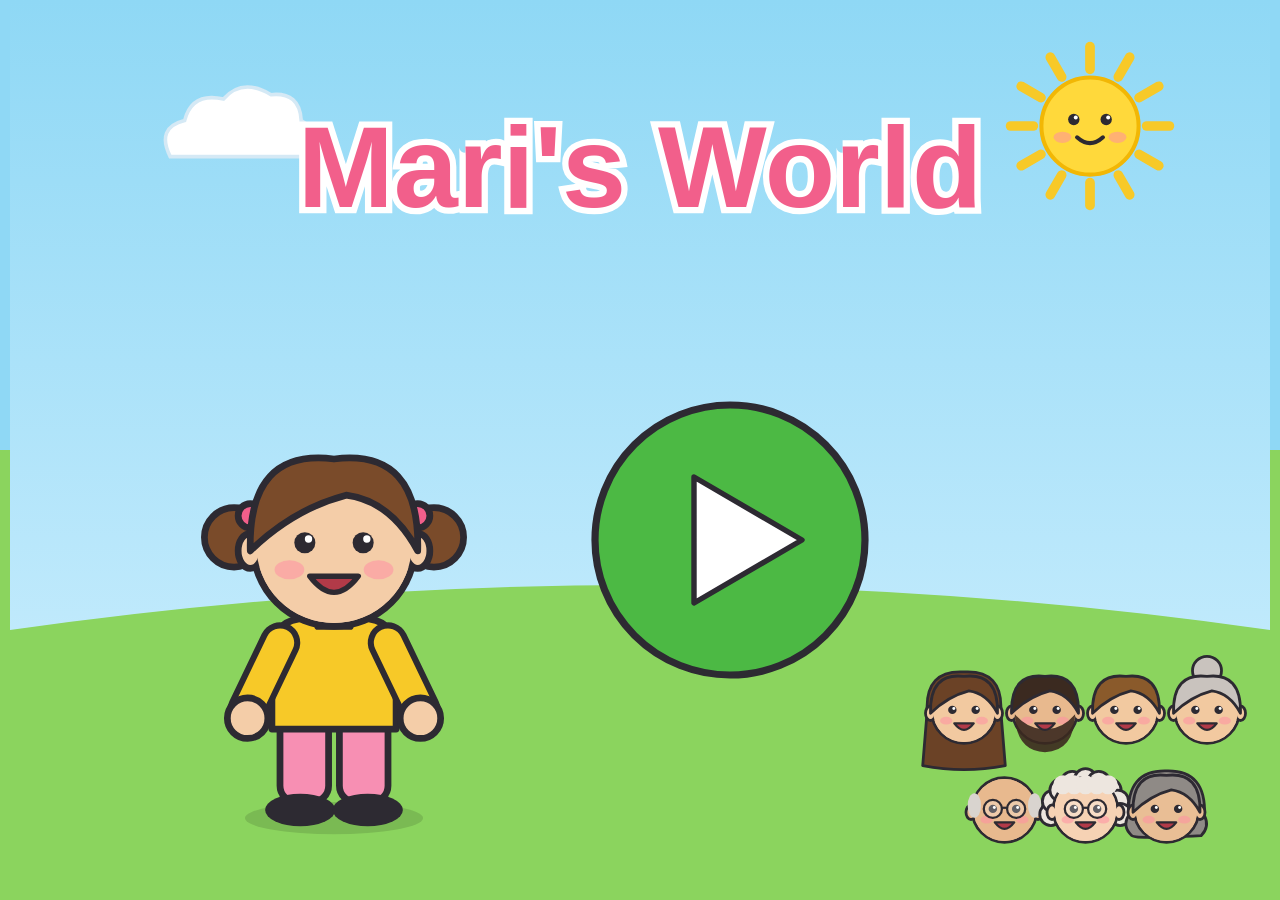
==== index.html @ efcbd6d0 "Add Mari's World v1 Co-Authored-By: Claude Opus 5.5 <noreply@anthropic.com> Claude-Session: https://" ====
<!DOCTYPE html>
<html lang="en">
<head>
<meta charset="utf-8">
<title>Mari's World</title>
<meta name="viewport" content="width=device-width, initial-scale=1, maximum-scale=1, user-scalable=no, viewport-fit=cover">
<meta name="apple-mobile-web-app-capable" content="yes">
<meta name="mobile-web-app-capable" content="yes">
<meta name="apple-mobile-web-app-status-bar-style" content="black-translucent">
<meta name="apple-mobile-web-app-title" content="Mari's World">
<meta name="theme-color" content="#7fd3f0">
<link rel="manifest" href="manifest.webmanifest">
<link rel="apple-touch-icon" href="icon-180.png">
<link rel="icon" href="icon-512.png">
<style>
html, body { margin: 0; height: 100%; background: #7fd3f0; overflow: hidden; overscroll-behavior: none; touch-action: none;
  -webkit-user-select: none; user-select: none; -webkit-touch-callout: none; -webkit-tap-highlight-color: transparent;
  font-family: ui-rounded, "Arial Rounded MT Bold", "Chalkboard SE", system-ui, sans-serif; }
#stage { position: fixed; inset: 0; width: 100%; height: 100%; display: block; opacity: 0; }
#stage.show { animation: fadein .35s ease forwards; }
@keyframes fadein { from { opacity: 0 } to { opacity: 1 } }
.it { transform-box: fill-box; transform-origin: center; }
[data-tap] { cursor: pointer; }
.wiggle { animation: wiggle .5s ease; }
@keyframes wiggle { 0%,100% { transform: rotate(0) } 25% { transform: rotate(-9deg) scale(1.06) } 75% { transform: rotate(9deg) scale(1.06) } }
.yay { animation: yay .7s ease; }
@keyframes yay { 0% { transform: scale(1) } 40% { transform: scale(1.3) rotate(-6deg) } 70% { transform: scale(.95) } 100% { transform: scale(1) } }
.pop-in { animation: popin .5s cubic-bezier(.3,1.6,.5,1) both; }
@keyframes popin { from { transform: scale(0) } to { transform: scale(1) } }
.pop-in.yay { animation: yay .7s ease; }
.pop-in.wiggle { animation: wiggle .5s ease; }
.glowc { opacity: 0; }
.glow .glowc { animation: glow .8s ease-in-out infinite alternate; }
@keyframes glow { from { opacity: .25 } to { opacity: 1 } }
.bob { animation: bob 2.6s ease-in-out infinite; }
@keyframes bob { 50% { transform: translateY(-8px) } }
.bob.yay { animation: yay .7s ease; }
.pulse { animation: pulse 1.4s ease-in-out infinite; }
@keyframes pulse { 50% { transform: scale(1.08) } }
.mouth { transform-box: fill-box; transform-origin: center top; }
.talking .mouth { animation: talk .26s ease-in-out infinite alternate; }
@keyframes talk { from { transform: scaleY(1.25) } to { transform: scaleY(.35) } }
.arm { transform-box: fill-box; transform-origin: 15% 5%; }
.talking .arm { animation: gesture 1s ease-in-out infinite alternate; }
@keyframes gesture { from { transform: rotate(0) } to { transform: rotate(-30deg) } }
.waving .arm { animation: wave .45s ease-in-out infinite alternate; }
@keyframes wave { from { transform: rotate(-120deg) } to { transform: rotate(-160deg) } }
.bldg { transition: transform .2s; }
.gear .ring { transition: stroke-dashoffset .2s; }
.gear.holding .ring { transition: stroke-dashoffset 2s linear; stroke-dashoffset: 0; }

#overlay { position: fixed; inset: 0; display: none; background: rgba(20,30,60,.55); align-items: center; justify-content: center; touch-action: auto; }
#overlay.open { display: flex; }
.panel { background: #fff; border-radius: 24px; padding: 24px 28px; width: min(720px, 92vw); max-height: 90vh; overflow: auto; box-shadow: 0 10px 40px rgba(0,0,0,.3); color: #2d2a32; font-family: system-ui, -apple-system, sans-serif; }
.panel h2 { margin: 0 0 12px; font-size: 26px; }
.row { display: flex; flex-wrap: wrap; align-items: center; gap: 10px; margin: 14px 0; }
.row span { width: 120px; font-weight: 700; }
.panel button { font: inherit; font-size: 18px; padding: 12px 18px; border-radius: 14px; border: 2px solid #c9cfe0; background: #f5f7fc; color: #2d2a32; }
.panel button.on { background: #4CB944; border-color: #3a9a3a; color: #fff; font-weight: 700; }
.panel button.primary { background: #3A7BE0; border-color: #2c63b8; color: #fff; font-weight: 700; margin-left: auto; }
.panel button.danger { color: #c0392b; }
.note { font-size: 14px; color: #5a5f73; line-height: 1.45; }

</style>
</head>
<body>
<svg id="stage" viewBox="0 0 1400 1000" preserveAspectRatio="xMidYMid meet" xmlns="http://www.w3.org/2000/svg"></svg>
<div id="overlay"></div>
<script>
/* Mari's World: all words, people and places.
   Edit this file to change names, looks, lines or items. */
(function (G) {
  const art = g => (g === 'f' ? 'a' : 'o');
  const na = g => (g === 'f' ? 'na' : 'no');
  const cap = s => s.charAt(0).toUpperCase() + s.slice(1);
  const NUM = {
    en: ['zero', 'one', 'two', 'three', 'four', 'five'],
    m: ['zero', 'um', 'dois', 'três', 'quatro', 'cinco'],
    f: ['zero', 'uma', 'duas', 'três', 'quatro', 'cinco'],
  };

  const COLORS = {
    red: { hex: '#E8453C', en: 'red', pt: { m: 'vermelho', f: 'vermelha' } },
    blue: { hex: '#3A7BE0', en: 'blue', pt: { m: 'azul', f: 'azul' } },
    yellow: { hex: '#F7C928', en: 'yellow', pt: { m: 'amarelo', f: 'amarela' } },
    green: { hex: '#4CB944', en: 'green', pt: { m: 'verde', f: 'verde' } },
    orange: { hex: '#F58A2A', en: 'orange', pt: { m: 'laranja', f: 'laranja' } },
    purple: { hex: '#9B5DE5', en: 'purple', pt: { m: 'roxo', f: 'roxa' } },
    pink: { hex: '#F78FB3', en: 'pink', pt: { m: 'rosa', f: 'rosa' } },
  };

  /* Looks: skin, hair colour, hair style (short, long, bun, curly, pigtails, thin, wavy),
     shirt, pants, glasses, beard, kid. Change these to match the real family. */
  const GUIDES = {
    mommy: { name: { en: 'Mommy', pt: 'Mamãe' }, g: 'f', look: { skin: '#F2C9A0', hair: '#6B4226', style: 'long', shirt: '#F25F8B', pants: '#3D5A99' } },
    daddy: { name: { en: 'Daddy', pt: 'Papai' }, g: 'm', look: { skin: '#E8B98E', hair: '#3B2A20', style: 'short', shirt: '#3A9AD9', pants: '#45474F', beard: true } },
    maxi: { name: { en: 'Maxi', pt: 'Maxi' }, g: 'm', look: { skin: '#F2C9A0', hair: '#8A5A2B', style: 'short', shirt: '#4CB944', pants: '#3D5A99', kid: true } },
    nana: { name: { en: 'Nana', pt: 'Nana' }, g: 'f', look: { skin: '#F2C9A0', hair: '#C9C3BE', style: 'bun', shirt: '#9B5DE5', pants: '#5C4B73' } },
    papa: { name: { en: 'Papa', pt: 'Papa' }, g: 'm', look: { skin: '#E8B98E', hair: '#D9D4CF', style: 'thin', shirt: '#E8453C', pants: '#6B5B45', glasses: true } },
    gail: { name: { en: 'Nana Gail', pt: 'Nana Gail' }, g: 'f', look: { skin: '#F6D2B4', hair: '#EDE6DF', style: 'curly', shirt: '#2EB8A6', pants: '#3E5C76', glasses: true } },
    spera: { name: { en: 'Nana Spera', pt: 'Nana Spera' }, g: 'f', look: { skin: '#E9BE95', hair: '#8F8A86', style: 'wavy', shirt: '#F58A2A', pants: '#6B4E3D' } },
    mari: { name: { en: 'Mari', pt: 'Mari' }, g: 'f', look: { skin: '#F4CDA8', hair: '#7A4B2A', style: 'pigtails', shirt: '#F7C928', pants: '#F78FB3', kid: true } },
  };

  const GENERIC = {
    praise: [
      { id: 'praise.1', en: 'Yay!', pt: 'Eba!' },
      { id: 'praise.2', en: 'Great job, Mari!', pt: 'Muito bem, Mari!' },
      { id: 'praise.3', en: 'You did it!', pt: 'Você conseguiu!' },
      { id: 'praise.4', en: "Wow, you're so smart!", pt: 'Uau, que esperta!' },
      { id: 'praise.5', en: 'Hooray!', pt: 'Viva!' },
    ],
    tryAgain: { id: 'hint.again', en: "Let's try again!", pt: 'Vamos tentar de novo!' },
    here: { id: 'hint.here', en: 'Look, here it is!', pt: 'Olha, está aqui!' },
    thats: (nm, id) => ({ id: 'hint.that.' + id, en: `That's the ${nm.en}!`, pt: `${nm.g === 'f' ? 'Essa é a' : 'Esse é o'} ${nm.pt}!` }),
    guideTap: [
      { id: 'tap.hi', en: 'Hi Mari!', pt: 'Oi Mari!' },
      { id: 'tap.love', en: 'I love you, Mari!', pt: 'Eu te amo, Mari!' },
      { id: 'tap.fun', en: 'This is fun!', pt: 'Que divertido!' },
    ],
    sticker: { id: 'sticker.got', en: 'You got a sticker!', pt: 'Você ganhou uma figurinha!' },
    bye: { id: 'bye', en: 'Bye bye! See you soon!', pt: 'Tchau tchau! Até logo!' },
  };

  const SHARED = {
    welcome: { id: 'title.welcome', en: "Welcome to Mari's World!", pt: 'Bem-vinda ao Mundo da Mari!' },
    where: { id: 'map.where', en: 'Where do you want to go?', pt: 'Aonde você quer ir?' },
    stickers: { id: 'book.look', en: 'Look at all your stickers!', pt: 'Olha todas as suas figurinhas!' },
    bedtime: { id: 'bedtime', en: 'Time for a rest, Mari. Bye bye!', pt: 'Hora de descansar, Mari. Tchau tchau!' },
    count: [1, 2, 3, 4, 5].map(n => ({ id: 'count.' + n, en: cap(NUM.en[n]) + '!', pt: cap(NUM.m[n]) + '!' })),
  };

  const LOCATIONS = {
    house: {
      id: 'house', name: { en: "Mari's House", pt: 'Casa da Mari' }, to: { en: "Let's go home!", pt: 'Vamos para casa!' },
      guides: ['mommy'], sticker: { art: 'teddy' },
      greet: [{ id: 'house.greet', en: "Hi Mari! It's Mommy!", pt: 'Oi Mari! É a mamãe!' }],
      setup: [{ id: 'house.setup', en: "Let's get ready to go out and play. Can you help me find some things?", pt: 'Vamos nos arrumar para brincar lá fora. Você me ajuda a achar algumas coisas?' }],
      end: [{ id: 'house.end', en: 'We are all ready! Thank you for helping, Mari!', pt: 'Estamos prontas! Obrigada pela ajuda, Mari!' }],
      colors: ['red', 'blue', 'yellow', 'green', 'pink', 'purple'],
      items: [
        { id: 'hairbrush', en: 'hairbrush', pt: 'escova de cabelo', g: 'f', colorable: true, use: { en: 'Which one do we brush our hair with?', pt: 'Com qual a gente penteia o cabelo?' } },
        { id: 'cup', en: 'cup', pt: 'copo', g: 'm', colorable: true, use: { en: 'Which one do we drink from?', pt: 'Em qual a gente bebe?' } },
        { id: 'sock', en: 'sock', pt: 'meia', g: 'f', colorable: true },
        { id: 'ball', en: 'ball', pt: 'bola', g: 'f', colorable: true, use: { en: 'Which one do we kick and throw?', pt: 'Qual a gente chuta e joga?' } },
        { id: 'shoe', en: 'shoe', pt: 'sapato', g: 'm', colorable: true, use: { en: 'What do we wear on our feet?', pt: 'O que a gente usa nos pés?' } },
        { id: 'hat', en: 'hat', pt: 'chapéu', g: 'm', colorable: true, use: { en: 'What do we wear on our head?', pt: 'O que a gente usa na cabeça?' } },
        { id: 'teddy', en: 'teddy bear', pt: 'ursinho', g: 'm', use: { en: 'Which one do we hug at bedtime?', pt: 'Qual a gente abraça na hora de dormir?' } },
        { id: 'spoon', en: 'spoon', pt: 'colher', g: 'f', use: { en: 'Which one do we eat with?', pt: 'Com qual a gente come?' } },
        { id: 'toothbrush', en: 'toothbrush', pt: 'escova de dentes', g: 'f', use: { en: 'Which one do we brush our teeth with?', pt: 'Com qual a gente escova os dentes?' } },
        { id: 'book', en: 'book', pt: 'livro', g: 'm', use: { en: 'Which one do we read?', pt: 'Qual a gente lê?' } },
      ],
      prompts: {
        find: it => ({ id: `house.find.${it.id}`, en: `Can you find the ${it.en}?`, pt: `Você acha ${art(it.g)} ${it.pt}?` }),
        color: (it, c) => ({ id: `house.color.${it.id}.${c}`, en: `Tap the ${COLORS[c].en} ${it.en}!`, pt: `Toque ${na(it.g)} ${it.pt} ${COLORS[c].pt[it.g]}!` }),
        use: it => ({ id: `house.use.${it.id}`, en: it.use.en, pt: it.use.pt }),
      },
    },

    farm: {
      id: 'farm', name: { en: 'Sunny Farm', pt: 'Fazenda do Sol' }, to: { en: "Let's go to the farm!", pt: 'Vamos para a fazenda!' },
      guides: ['nana', 'papa'], sticker: { art: 'cow' },
      greet: [
        { id: 'farm.greet.nana', who: 'nana', en: "Hi Mari! It's Nana!", pt: 'Oi Mari! É a Nana!' },
        { id: 'farm.greet.papa', who: 'papa', en: 'And Papa! Welcome to the farm!', pt: 'E o Papa! Bem-vinda à fazenda!' },
      ],
      setup: [{ id: 'farm.setup', who: 'nana', en: "The animals are playing hide and seek. Let's find them!", pt: 'Os bichinhos estão brincando de esconde-esconde. Vamos achar eles!' }],
      end: [{ id: 'farm.end', who: 'papa', en: 'You found all the animals! Time for their dinner.', pt: 'Você achou todos os bichinhos! Hora do jantar deles.' }],
      items: [
        { id: 'cow', en: 'cow', pt: 'vaca', g: 'f', sound: { en: 'moo', pt: 'muuu' } },
        { id: 'pig', en: 'pig', pt: 'porco', g: 'm', sound: { en: 'oink oink', pt: 'óinc óinc' } },
        { id: 'sheep', en: 'sheep', pt: 'ovelha', g: 'f', sound: { en: 'baa', pt: 'méé' } },
        { id: 'chick', en: 'chick', pt: 'pintinho', g: 'm', sound: { en: 'peep peep', pt: 'piu piu' } },
        { id: 'horse', en: 'horse', pt: 'cavalo', g: 'm', sound: { en: 'neigh', pt: 'hiiinn' } },
        { id: 'duck', en: 'duck', pt: 'pato', g: 'm', sound: { en: 'quack quack', pt: 'quá quá' } },
        { id: 'dog', en: 'dog', pt: 'cachorro', g: 'm', sound: { en: 'woof woof', pt: 'au au' } },
        { id: 'cat', en: 'cat', pt: 'gato', g: 'm', sound: { en: 'meow', pt: 'miau' } },
      ],
      prompts: {
        find: it => ({ id: `farm.find.${it.id}`, en: `Where is the ${it.en}?`, pt: `Cadê ${art(it.g)} ${it.pt}?` }),
        sound: it => ({ id: `farm.sound.${it.id}`, en: `Who says ${it.sound.en}?`, pt: `Quem faz ${it.sound.pt}?` }),
        animal: it => ({ id: `farm.says.${it.id}`, en: cap(it.sound.en) + '!', pt: cap(it.sound.pt) + '!' }),
      },
    },

    market: {
      id: 'market', name: { en: 'Corner Market', pt: 'Mercadinho' }, to: { en: "Let's go to the market!", pt: 'Vamos para o mercadinho!' },
      guides: ['daddy'], sticker: { art: 'apple' },
      greet: [{ id: 'market.greet', en: "Hi Mari! It's Daddy!", pt: 'Oi Mari! É o papai!' }],
      setup: [{ id: 'market.setup', en: "Let's go shopping for a yummy fruit salad!", pt: 'Vamos fazer compras para uma salada de frutas gostosa!' }],
      end: [{ id: 'market.end', en: 'Our basket is full! Yummy fruit salad! Thank you, Mari!', pt: 'A cesta está cheia! Que salada de frutas gostosa! Obrigado, Mari!' }],
      items: [
        { id: 'apple', en: 'apple', enPl: 'apples', pt: 'maçã', ptPl: 'maçãs', g: 'f' },
        { id: 'banana', en: 'banana', enPl: 'bananas', pt: 'banana', ptPl: 'bananas', g: 'f' },
        { id: 'orange', en: 'orange', enPl: 'oranges', pt: 'laranja', ptPl: 'laranjas', g: 'f' },
        { id: 'strawberry', en: 'strawberry', enPl: 'strawberries', pt: 'morango', ptPl: 'morangos', g: 'm' },
        { id: 'pear', en: 'pear', enPl: 'pears', pt: 'pera', ptPl: 'peras', g: 'f' },
        { id: 'watermelon', en: 'watermelon', enPl: 'watermelons', pt: 'melancia', ptPl: 'melancias', g: 'f' },
      ],
      prompts: {
        find: it => ({ id: `market.find.${it.id}`, en: `Can you tap the ${it.en}?`, pt: `Toque ${na(it.g)} ${it.pt}!` }),
        count: (it, n) => ({ id: `market.count.${it.id}.${n}`, en: `Which basket has ${NUM.en[n]} ${n === 1 ? it.en : it.enPl}?`, pt: `Qual cestinha tem ${NUM[it.g][n]} ${n === 1 ? it.pt : it.ptPl}?` }),
        countHint: (it, n) => ({ id: `market.has.${it.id}.${n}`, en: `That one has ${NUM.en[n]}!`, pt: `Essa tem ${NUM[it.g][n]}!` }),
        along: it => ({ id: `market.along.${it.id}`, en: `Let's count the ${it.enPl}! Tap each one.`, pt: `Vamos contar ${it.g === 'f' ? 'as' : 'os'} ${it.ptPl}! Toque em cada ${it.g === 'f' ? 'uma' : 'um'}.` }),
        alongDone: (it, n) => ({ id: `market.counted.${it.id}.${n}`, en: `${cap(NUM.en[n])} ${it.enPl}! Great counting!`, pt: `${cap(NUM[it.g][n])} ${it.ptPl}! Muito bem contado!` }),
      },
    },

    library: {
      id: 'library', name: { en: 'Story Tree Library', pt: 'Biblioteca da Árvore' }, to: { en: "Let's go to the library!", pt: 'Vamos para a biblioteca!' },
      guides: ['gail'], sticker: { art: 'letterM' },
      greet: [{ id: 'library.greet', en: "Hi Mari! It's Nana Gail!", pt: 'Oi Mari! É a Nana Gail!' }],
      setup: [{ id: 'library.setup', en: "Oh no, the letters fell out of the storybook! Let's put them back.", pt: 'Ah não, as letras caíram do livro de histórias! Vamos colocar de volta.' }],
      end: [{ id: 'library.end', en: 'All the letters are back! Now we can read the story. Thank you, Mari!', pt: 'As letras voltaram! Agora podemos ler a história. Obrigada, Mari!' }],
      letters: 'ABCDEFGHIJKLMNOPQRSTUVWXYZ'.split(''),
      nameIntro: { id: 'library.name.intro', en: "Let's find the letters in your name. M, A, R, I!", pt: 'Vamos achar as letras do seu nome. M, A, R, I!' },
      nameDone: { id: 'library.name.done', en: 'M, A, R, I. That spells Mari!', pt: 'M, A, R, I. Isso é Mari!' },
      letterName: L => ({ en: `letter ${L}`, pt: `letra ${L}`, g: 'f' }),
      prompts: {
        find: L => ({ id: `library.find.${L}`, en: `Find the letter ${L}!`, pt: `Encontre a letra ${L}!` }),
        name: L => ({ id: `library.name.${L}`, en: `Find the ${L} for Mari!`, pt: `Ache o ${L} de Mari!` }),
      },
    },

    park: {
      id: 'park', name: { en: 'Balloon Park', pt: 'Parque dos Balões' }, to: { en: "Let's go to the park!", pt: 'Vamos para o parque!' },
      guides: ['maxi'], sticker: { art: 'balloon' },
      greet: [{ id: 'park.greet', en: "Hi Mari! It's Maxi!", pt: 'Oi Mari! Sou eu, o Maxi!' }],
      setup: [{ id: 'park.setup', en: "The balloons are flying away. Let's catch them!", pt: 'Os balões estão voando. Vamos pegar eles!' }],
      end: [{ id: 'park.end', en: 'We caught all the balloons! Hooray!', pt: 'Pegamos todos os balões! Viva!' }],
      colors: ['red', 'blue', 'yellow', 'green', 'orange', 'purple', 'pink'],
      balloon: { id: 'balloon', en: 'balloon', pt: 'balão', g: 'm' },
      ball: { id: 'ball', en: 'ball', pt: 'bola', g: 'f' },
      sizes: {
        big: { en: 'big ball', pt: 'bola grande', g: 'f' },
        little: { en: 'little ball', pt: 'bola pequena', g: 'f' },
      },
      prompts: {
        color: c => ({ id: `park.color.${c}`, en: `Pop the ${COLORS[c].en} balloon!`, pt: `Estoure o balão ${COLORS[c].pt.m}!` }),
        size: s => ({ id: `park.size.${s}`, en: `Find the ${s} ball!`, pt: s === 'big' ? 'Ache a bola grande!' : 'Ache a bola pequena!' }),
      },
    },

    garden: {
      id: 'garden', name: { en: "Nana Spera's Garden", pt: 'Jardim da Nana Spera' }, to: { en: "Let's go to Nana Spera's garden!", pt: 'Vamos para o jardim da Nana Spera!' },
      guides: ['spera'], sticker: { art: 'butterfly' },
      greet: [{ id: 'garden.greet', en: "Hi Mari! It's Nana Spera! Welcome to my garden.", pt: 'Oi Mari! É a Nana Spera! Bem-vinda ao meu jardim.' }],
      setup: [{ id: 'garden.setup', en: "Let's look for shapes and little bugs!", pt: 'Vamos procurar formas e bichinhos!' }],
      end: [{ id: 'garden.end', en: 'What a beautiful garden! Thank you, Mari!', pt: 'Que jardim lindo! Obrigada, Mari!' }],
      shapes: [
        { id: 'circle', en: 'circle', pt: 'círculo', g: 'm' },
        { id: 'square', en: 'square', pt: 'quadrado', g: 'm' },
        { id: 'triangle', en: 'triangle', pt: 'triângulo', g: 'm' },
        { id: 'star', en: 'star', pt: 'estrela', g: 'f' },
        { id: 'heart', en: 'heart', pt: 'coração', g: 'm' },
      ],
      bugs: [
        { id: 'butterfly', en: 'butterfly', pt: 'borboleta', g: 'f' },
        { id: 'ladybug', en: 'ladybug', pt: 'joaninha', g: 'f' },
        { id: 'bee', en: 'bee', pt: 'abelha', g: 'f' },
        { id: 'snail', en: 'snail', pt: 'caracol', g: 'm' },
      ],
      prompts: {
        shape: it => ({ id: `garden.shape.${it.id}`, en: `Find the ${it.en}!`, pt: `Ache ${art(it.g)} ${it.pt}!` }),
        bug: it => ({ id: `garden.bug.${it.id}`, en: `Where is the ${it.en}?`, pt: `Cadê ${art(it.g)} ${it.pt}?` }),
      },
    },
  };

  G.MW_DATA = { COLORS, GUIDES, GENERIC, SHARED, LOCATIONS, NUM, cap };
})(typeof window !== 'undefined' ? window : globalThis);

</script>
<script>
/* Mari's World: original cartoon art, drawn as SVG.
   Every item is centred on 0,0 and fits roughly inside a 200 x 200 box. */
(function (G) {
  const INK = '#2d2a32';
  const S = `stroke="${INK}" stroke-width="5" stroke-linejoin="round" stroke-linecap="round"`;
  const eyes = (dx, y, r = 9) =>
    `<circle cx="${-dx}" cy="${y}" r="${r}" fill="${INK}"/><circle cx="${dx}" cy="${y}" r="${r}" fill="${INK}"/>` +
    `<circle cx="${-dx + r * 0.35}" cy="${y - r * 0.35}" r="${r * 0.35}" fill="#fff"/><circle cx="${dx + r * 0.35}" cy="${y - r * 0.35}" r="${r * 0.35}" fill="#fff"/>`;
  const whiteEyes = (dx, y) =>
    `<circle cx="${-dx}" cy="${y}" r="13" fill="#fff"/><circle cx="${dx}" cy="${y}" r="13" fill="#fff"/>` + eyes(dx, y + 1, 7);
  const smile = (y, w, col = INK) => `<path d="M${-w} ${y} Q0 ${y + w * 0.9} ${w} ${y}" fill="none" stroke="${col}" stroke-width="5" stroke-linecap="round"/>`;
  const cheeks = (dx, y) => `<ellipse cx="${-dx}" cy="${y}" rx="11" ry="7" fill="#ff8fa3" opacity=".55"/><ellipse cx="${dx}" cy="${y}" rx="11" ry="7" fill="#ff8fa3" opacity=".55"/>`;
  const darken = (hex, f = 0.75) => {
    const n = parseInt(hex.slice(1), 16);
    const r = Math.round(((n >> 16) & 255) * f), g = Math.round(((n >> 8) & 255) * f), b = Math.round((n & 255) * f);
    return '#' + ((1 << 24) | (r << 16) | (g << 8) | b).toString(16).slice(1);
  };

  const A = {};

  /* ---------- farm animals ---------- */
  A.cow = () => `
    <path d="M-48 -62 Q-70 -92 -52 -104" fill="none" stroke="#e9d9ae" stroke-width="13" stroke-linecap="round"/>
    <path d="M48 -62 Q70 -92 52 -104" fill="none" stroke="#e9d9ae" stroke-width="13" stroke-linecap="round"/>
    <ellipse cx="-78" cy="-38" rx="30" ry="15" transform="rotate(-25 -78 -38)" fill="#fff" ${S}/>
    <ellipse cx="78" cy="-38" rx="30" ry="15" transform="rotate(25 78 -38)" fill="#fff" ${S}/>
    <ellipse cx="0" cy="-8" rx="64" ry="72" fill="#fff" ${S}/>
    <path d="M-40 -62 Q-10 -70 -18 -40 Q-30 -20 -50 -30 Q-62 -50 -40 -62Z" fill="${INK}"/>
    <path d="M30 -10 Q55 -15 58 5 Q50 20 35 12Z" fill="${INK}"/>
    ${eyes(24, -22)}
    <ellipse cx="0" cy="38" rx="50" ry="32" fill="#f6b8c4" ${S}/>
    <ellipse cx="-18" cy="36" rx="7" ry="10" fill="#c97a8a"/><ellipse cx="18" cy="36" rx="7" ry="10" fill="#c97a8a"/>`;
  A.pig = () => `
    <path d="M-60 -50 L-72 -98 L-25 -68Z" fill="#f7a8c0" ${S}/><path d="M60 -50 L72 -98 L25 -68Z" fill="#f7a8c0" ${S}/>
    <circle cx="0" cy="0" r="76" fill="#f7a8c0" ${S}/>
    ${eyes(28, -18)}${cheeks(50, 12)}
    <ellipse cx="0" cy="24" rx="34" ry="25" fill="#f283a8" ${S}/>
    <ellipse cx="-12" cy="24" rx="6" ry="10" fill="#b8506f"/><ellipse cx="12" cy="24" rx="6" ry="10" fill="#b8506f"/>
    ${smile(58, 16)}`;
  A.sheep = () => {
    let wool = '';
    for (let i = 0; i < 10; i++) {
      const a = (i / 10) * Math.PI * 2;
      wool += `<circle cx="${(Math.cos(a) * 66).toFixed(1)}" cy="${(Math.sin(a) * 62).toFixed(1)}" r="32" fill="#fff" ${S}/>`;
    }
    return `${wool}<circle cx="0" cy="0" r="66" fill="#fff"/>
      <ellipse cx="-50" cy="-5" rx="22" ry="11" fill="#4a3f45" transform="rotate(-20 -50 -5)"/>
      <ellipse cx="50" cy="-5" rx="22" ry="11" fill="#4a3f45" transform="rotate(20 50 -5)"/>
      <ellipse cx="0" cy="12" rx="40" ry="50" fill="#4a3f45" ${S}/>
      <circle cx="-14" cy="-38" r="14" fill="#fff"/><circle cx="10" cy="-42" r="15" fill="#fff"/>
      ${whiteEyes(15, 5)}${smile(38, 12, '#fff')}`;
  };
  A.chick = () => `
    <path d="M-25 70 L-25 92 M-35 92 L-15 92 M25 70 L25 92 M15 92 L35 92" stroke="#f58a2a" stroke-width="7" stroke-linecap="round"/>
    <ellipse cx="-70" cy="15" rx="22" ry="34" fill="#ffd93b" transform="rotate(25 -70 15)" ${S}/>
    <ellipse cx="70" cy="15" rx="22" ry="34" fill="#ffd93b" transform="rotate(-25 70 15)" ${S}/>
    <circle cx="0" cy="0" r="72" fill="#ffe14d" ${S}/>
    <path d="M-8 -70 Q-5 -95 8 -88 M2 -72 Q10 -98 22 -84" fill="none" stroke="#f2b705" stroke-width="7" stroke-linecap="round"/>
    ${eyes(24, -14)}${cheeks(44, 12)}
    <path d="M-16 8 L16 8 L0 30Z" fill="#f58a2a" ${S}/>`;
  A.horse = () => `
    <path d="M-34 -78 L-44 -112 L-14 -88Z" fill="#b07445" ${S}/><path d="M34 -78 L44 -112 L14 -88Z" fill="#b07445" ${S}/>
    <ellipse cx="0" cy="-5" rx="54" ry="84" fill="#b07445" ${S}/>
    <path d="M-30 -84 Q0 -110 30 -84 Q20 -60 0 -58 Q-20 -60 -30 -84Z" fill="#5a3a22"/>
    <path d="M-8 -60 L-2 -40 L4 -60" fill="#fff"/>
    ${eyes(24, -18)}
    <ellipse cx="0" cy="48" rx="44" ry="32" fill="#e0b088" ${S}/>
    <ellipse cx="-16" cy="44" rx="6" ry="9" fill="#7a4b2c"/><ellipse cx="16" cy="44" rx="6" ry="9" fill="#7a4b2c"/>
    ${smile(62, 14)}`;
  A.duck = () => `
    <ellipse cx="18" cy="38" rx="78" ry="46" fill="#fff" ${S}/>
    <path d="M40 20 Q75 30 60 60 Q35 55 30 30Z" fill="#eef4f7" ${S}/>
    <circle cx="-30" cy="-34" r="44" fill="#fff" ${S}/>
    <ellipse cx="-78" cy="-24" rx="30" ry="13" fill="#f58a2a" ${S}/>
    <circle cx="-38" cy="-46" r="9" fill="${INK}"/><circle cx="-35" cy="-49" r="3" fill="#fff"/>
    <ellipse cx="-18" cy="-22" rx="10" ry="6" fill="#ff8fa3" opacity=".55"/>
    <path d="M-20 -78 Q-14 -98 -2 -86" fill="none" stroke="${INK}" stroke-width="5" stroke-linecap="round"/>`;
  A.dog = () => `
    <ellipse cx="-66" cy="0" rx="24" ry="48" fill="#8a5a2b" transform="rotate(18 -66 0)" ${S}/>
    <ellipse cx="66" cy="0" rx="24" ry="48" fill="#8a5a2b" transform="rotate(-18 66 0)" ${S}/>
    <circle cx="0" cy="-6" r="68" fill="#d9a066" ${S}/>
    <ellipse cx="26" cy="-30" rx="20" ry="18" fill="#f3d9b5"/>
    ${eyes(24, -24)}
    <ellipse cx="0" cy="28" rx="38" ry="28" fill="#f3d9b5" ${S}/>
    <ellipse cx="0" cy="12" rx="14" ry="10" fill="${INK}"/>
    <path d="M-14 34 Q0 44 14 34" fill="none" stroke="${INK}" stroke-width="5" stroke-linecap="round"/>
    <path d="M-7 40 Q0 64 7 40Z" fill="#f2607a" ${S}/>`;
  A.cat = () => `
    <path d="M-62 -30 L-58 -94 L-18 -62Z" fill="#9aa0a8" ${S}/><path d="M62 -30 L58 -94 L18 -62Z" fill="#9aa0a8" ${S}/>
    <path d="M-52 -46 L-52 -78 L-30 -60Z" fill="#f7a8c0"/><path d="M52 -46 L52 -78 L30 -60Z" fill="#f7a8c0"/>
    <ellipse cx="0" cy="0" rx="74" ry="64" fill="#9aa0a8" ${S}/>
    <path d="M-20 -62 L-14 -40 M0 -64 L0 -40 M20 -62 L14 -40" stroke="#6e737a" stroke-width="6" stroke-linecap="round"/>
    ${eyes(28, -10, 10)}${cheeks(46, 16)}
    <path d="M-9 10 L9 10 L0 20Z" fill="#f283a8"/>
    <path d="M0 20 Q-10 32 -20 26 M0 20 Q10 32 20 26" fill="none" stroke="${INK}" stroke-width="4" stroke-linecap="round"/>
    <path d="M-30 16 L-80 6 M-30 24 L-80 30 M30 16 L80 6 M30 24 L80 30" stroke="${INK}" stroke-width="3" stroke-linecap="round"/>`;

  /* ---------- fruit ---------- */
  A.apple = (c = '#E8453C') => `
    <path d="M0 -50 C-40 -82 -92 -44 -82 8 C-74 66 -32 88 0 72 C32 88 74 66 82 8 C92 -44 40 -82 0 -50Z" fill="${c}" ${S}/>
    <path d="M0 -50 Q4 -76 14 -88" fill="none" stroke="#6b4226" stroke-width="8" stroke-linecap="round"/>
    <path d="M10 -70 Q40 -100 62 -78 Q40 -56 10 -70Z" fill="#4CB944" ${S}/>
    <ellipse cx="-44" cy="-14" rx="12" ry="22" fill="#fff" opacity=".45" transform="rotate(20 -44 -14)"/>`;
  A.banana = () => `
    <path d="M-84 -44 Q-70 70 72 42 Q90 34 82 22 Q-12 40 -54 -54 Q-70 -62 -84 -44Z" fill="#F7D530" ${S}/>
    <path d="M-62 -38 Q-28 30 60 30" fill="none" stroke="#e0b81e" stroke-width="5" stroke-linecap="round"/>
    <path d="M-84 -44 L-80 -62 L-62 -58Z" fill="#6b4226" ${S}/>`;
  A.orange = () => `
    <circle cx="0" cy="8" r="74" fill="#F58A2A" ${S}/>
    <circle cx="-25" cy="-10" r="3" fill="#d96f12"/><circle cx="20" cy="20" r="3" fill="#d96f12"/><circle cx="30" cy="-20" r="3" fill="#d96f12"/><circle cx="-10" cy="40" r="3" fill="#d96f12"/>
    <path d="M0 -64 Q30 -96 54 -70 Q30 -50 0 -64Z" fill="#4CB944" ${S}/>
    <ellipse cx="-38" cy="-20" rx="11" ry="20" fill="#fff" opacity=".4" transform="rotate(25 -38 -20)"/>`;
  A.strawberry = () => `
    <path d="M0 88 C-40 70 -80 20 -74 -24 C-70 -54 -30 -60 0 -48 C30 -60 70 -54 74 -24 C80 20 40 70 0 88Z" fill="#E8453C" ${S}/>
    ${[[-40, -20], [-10, -10], [25, -25], [45, 5], [-35, 20], [0, 20], [25, 35], [-10, 50], [10, 65]].map(p => `<ellipse cx="${p[0]}" cy="${p[1]}" rx="4" ry="6" fill="#ffe14d"/>`).join('')}
    <path d="M-40 -50 L-20 -46 L-30 -74 L0 -52 L30 -74 L20 -46 L40 -50 L0 -36Z" fill="#4CB944" ${S}/>`;
  A.pear = () => `
    <path d="M0 -60 C-30 -60 -30 -20 -44 6 C-70 40 -50 88 0 88 C50 88 70 40 44 6 C30 -20 30 -60 0 -60Z" fill="#C9D84A" ${S}/>
    <path d="M0 -60 Q2 -82 12 -92" fill="none" stroke="#6b4226" stroke-width="8" stroke-linecap="round"/>
    <path d="M8 -78 Q36 -102 54 -82 Q34 -64 8 -78Z" fill="#4CB944" ${S}/>
    <ellipse cx="-24" cy="30" rx="10" ry="20" fill="#fff" opacity=".4"/>`;
  A.watermelon = () => `
    <path d="M-90 -30 A90 90 0 0 0 90 -30Z" fill="#4CB944" ${S}/>
    <path d="M-76 -30 A76 76 0 0 0 76 -30Z" fill="#c8f2a6"/>
    <path d="M-68 -30 A68 68 0 0 0 68 -30Z" fill="#F2545B"/>
    ${[[-40, -10], [-10, 5], [20, -8], [45, -14], [5, 25], [-25, 18], [30, 15]].map(p => `<ellipse cx="${p[0]}" cy="${p[1]}" rx="4" ry="7" fill="${INK}"/>`).join('')}
    <path d="M-90 -30 L90 -30" stroke="${INK}" stroke-width="5"/>`;

  /* ---------- house things ---------- */
  A.hairbrush = (c = '#F78FB3') => `
    <g transform="rotate(-30)">
      <rect x="-14" y="10" width="28" height="92" rx="14" fill="${c}" ${S}/>
      <ellipse cx="0" cy="-40" rx="52" ry="62" fill="${c}" ${S}/>
      <ellipse cx="0" cy="-40" rx="38" ry="48" fill="#fff" opacity=".85"/>
      ${[-24, -8, 8, 24].map(x => [-70, -54, -38, -22, -8].map(y => (Math.abs(x) > 16 && (y < -64 || y > -14)) ? '' : `<circle cx="${x}" cy="${y}" r="4" fill="${darken(c)}"/>`).join('')).join('')}
    </g>`;
  A.cup = (c = '#3A7BE0') => `
    <path d="M52 -30 Q98 -30 92 10 Q86 46 46 42" fill="none" stroke="${INK}" stroke-width="20" stroke-linecap="round"/>
    <path d="M52 -30 Q98 -30 92 10 Q86 46 46 42" fill="none" stroke="${c}" stroke-width="10" stroke-linecap="round"/>
    <path d="M-62 -70 L62 -70 L48 78 Q0 92 -48 78Z" fill="${c}" ${S}/>
    <ellipse cx="0" cy="-70" rx="62" ry="14" fill="${darken(c, 0.8)}" ${S}/>
    <rect x="-40" y="-40" width="14" height="80" rx="7" fill="#fff" opacity=".4"/>`;
  A.sock = (c = '#4CB944') => `
    <path d="M-40 -90 L30 -90 L30 20 Q30 40 50 50 L70 58 Q96 70 84 92 Q74 106 40 96 L-20 72 Q-48 60 -44 30Z" fill="${c}" ${S}/>
    <rect x="-42" y="-92" width="74" height="28" rx="6" fill="#fff" ${S}/>
    <path d="M-42 -30 L30 -30 M-43 0 L30 0" stroke="#fff" stroke-width="10" opacity=".85"/>
    <path d="M60 58 Q90 64 84 92 Q70 104 46 96Z" fill="#fff" opacity=".85"/>`;
  A.ball = (c = '#E8453C') => `
    <circle cx="0" cy="0" r="80" fill="${c}" ${S}/>
    <path d="M-78 -12 Q0 30 78 -12" fill="none" stroke="#fff" stroke-width="16"/>
    <path d="M-20 -78 Q20 0 -20 78" fill="none" stroke="#fff" stroke-width="12" opacity=".8"/>
    <circle cx="0" cy="0" r="80" fill="none" ${S}/>
    <ellipse cx="-36" cy="-40" rx="14" ry="22" fill="#fff" opacity=".45" transform="rotate(35 -36 -40)"/>`;
  A.shoe = (c = '#9B5DE5') => `
    <path d="M-88 30 L-84 -40 Q-80 -56 -60 -56 L-20 -56 Q-10 -20 30 -8 L70 4 Q96 12 94 40 L94 50 L-88 50Z" fill="${c}" ${S}/>
    <path d="M-90 40 L96 40 L96 56 Q96 70 80 70 L-76 70 Q-92 70 -90 56Z" fill="#fff" ${S}/>
    <path d="M-30 -40 L-6 -30 M-24 -24 L0 -14 M-14 -8 L10 2" stroke="#fff" stroke-width="7" stroke-linecap="round"/>
    <circle cx="-60" cy="-10" r="12" fill="#fff" opacity=".6"/>`;
  A.hat = (c = '#F7C928') => `
    <ellipse cx="0" cy="40" rx="100" ry="30" fill="${c}" ${S}/>
    <path d="M-60 40 Q-62 -60 0 -62 Q62 -60 60 40Z" fill="${c}" ${S}/>
    <path d="M-60 16 Q0 34 60 16 L60 36 Q0 54 -60 36Z" fill="#E8453C" ${S}/>
    <circle cx="30" cy="-20" r="12" fill="#fff" opacity=".5"/>`;
  A.teddy = () => `
    <circle cx="-52" cy="-60" r="24" fill="#b07445" ${S}/><circle cx="52" cy="-60" r="24" fill="#b07445" ${S}/>
    <circle cx="-52" cy="-60" r="11" fill="#e0b088"/><circle cx="52" cy="-60" r="11" fill="#e0b088"/>
    <ellipse cx="0" cy="58" rx="56" ry="42" fill="#b07445" ${S}/>
    <ellipse cx="0" cy="62" rx="30" ry="24" fill="#e0b088"/>
    <circle cx="-56" cy="40" r="20" fill="#b07445" ${S}/><circle cx="56" cy="40" r="20" fill="#b07445" ${S}/>
    <circle cx="0" cy="-26" r="58" fill="#b07445" ${S}/>
    ${eyes(22, -36)}
    <ellipse cx="0" cy="-6" rx="24" ry="18" fill="#e0b088"/>
    <ellipse cx="0" cy="-14" rx="9" ry="7" fill="${INK}"/>
    ${smile(-2, 10)}
    <path d="M-20 18 L0 30 L20 18 L20 34 L0 26 L-20 34Z" fill="#E8453C" ${S}/>`;
  A.spoon = () => `
    <g transform="rotate(30)">
      <rect x="-11" y="-6" width="22" height="104" rx="11" fill="#c9d1d9" ${S}/>
      <ellipse cx="0" cy="-48" rx="40" ry="54" fill="#dfe5ea" ${S}/>
      <ellipse cx="-12" cy="-56" rx="10" ry="24" fill="#fff" opacity=".8"/>
    </g>`;
  A.toothbrush = (c = '#2EB8A6') => `
    <g transform="rotate(-35)">
      <rect x="-14" y="-40" width="28" height="140" rx="14" fill="${c}" ${S}/>
      <rect x="-14" y="-96" width="28" height="60" rx="8" fill="${c}" ${S}/>
      <rect x="-50" y="-94" width="36" height="54" rx="6" fill="#fff" ${S}/>
      <path d="M-44 -86 L-20 -86 M-44 -74 L-20 -74 M-44 -62 L-20 -62 M-44 -50 L-20 -50" stroke="#7fc8f8" stroke-width="5"/>
    </g>`;
  A.book = (c = '#3A7BE0') => `
    <path d="M-80 -70 L80 -70 L80 80 L-80 80Z" fill="#fff" ${S}/>
    <rect x="-86" y="-82" width="160" height="152" rx="10" fill="${c}" ${S}/>
    <rect x="-70" y="-82" width="16" height="152" fill="${darken(c)}"/>
    <rect x="-40" y="-50" width="94" height="40" rx="8" fill="#fff" opacity=".9"/>
    <path d="M-10 20 L4 34 L22 4" fill="none" stroke="#fff" stroke-width="0"/>
    <path d="M10 6 l8 16 18 2 -13 12 4 18 -17 -9 -17 9 4 -18 -13 -12 18 -2z" fill="#F7C928" ${S}/>`;

  /* ---------- park ---------- */
  A.balloon = (c = '#E8453C') => `
    <path d="M0 70 Q-18 96 6 118 Q22 140 0 160" fill="none" stroke="${INK}" stroke-width="3"/>
    <ellipse cx="0" cy="-10" rx="66" ry="78" fill="${c}" ${S}/>
    <path d="M-10 66 L10 66 L6 76 L-6 76Z" fill="${c}" ${S}/>
    <ellipse cx="-26" cy="-40" rx="12" ry="24" fill="#fff" opacity=".5" transform="rotate(25 -26 -40)"/>`;

  /* ---------- garden ---------- */
  const shapeFace = (y = 0) => `${eyes(18, y - 6, 8)}${smile(y + 14, 12)}`;
  A.circle = (c = '#3A7BE0') => `<circle r="80" fill="${c}" ${S}/>${shapeFace()}`;
  A.square = (c = '#E8453C') => `<rect x="-76" y="-76" width="152" height="152" rx="14" fill="${c}" ${S}/>${shapeFace()}`;
  A.triangle = (c = '#4CB944') => `<path d="M0 -88 L92 74 L-92 74Z" fill="${c}" ${S}/>${shapeFace(24)}`;
  A.star = (c = '#F7C928') => {
    let d = '';
    for (let i = 0; i < 10; i++) {
      const r = i % 2 ? 40 : 92, a = -Math.PI / 2 + (i * Math.PI) / 5;
      d += (i ? 'L' : 'M') + (Math.cos(a) * r).toFixed(1) + ' ' + (Math.sin(a) * r + 8).toFixed(1);
    }
    return `<path d="${d}Z" fill="${c}" ${S}/>${shapeFace(10)}`;
  };
  A.heart = (c = '#F78FB3') => `<path d="M0 84 C-40 56 -94 20 -90 -30 C-86 -70 -36 -82 0 -44 C36 -82 86 -70 90 -30 C94 20 40 56 0 84Z" fill="${c}" ${S}/>${shapeFace(-4)}`;
  A.butterfly = () => `
    <ellipse cx="-46" cy="-30" rx="44" ry="50" fill="#9B5DE5" ${S} transform="rotate(-20 -46 -30)"/>
    <ellipse cx="46" cy="-30" rx="44" ry="50" fill="#9B5DE5" ${S} transform="rotate(20 46 -30)"/>
    <ellipse cx="-38" cy="40" rx="32" ry="36" fill="#F78FB3" ${S}/>
    <ellipse cx="38" cy="40" rx="32" ry="36" fill="#F78FB3" ${S}/>
    <circle cx="-50" cy="-34" r="14" fill="#F7C928"/><circle cx="50" cy="-34" r="14" fill="#F7C928"/>
    <ellipse cx="0" cy="10" rx="14" ry="66" fill="${INK}"/>
    <path d="M-4 -52 Q-20 -86 -34 -88 M4 -52 Q20 -86 34 -88" fill="none" stroke="${INK}" stroke-width="5" stroke-linecap="round"/>
    <circle cx="-34" cy="-88" r="6" fill="${INK}"/><circle cx="34" cy="-88" r="6" fill="${INK}"/>`;
  A.ladybug = () => `
    <circle cx="0" cy="-60" r="34" fill="${INK}"/>
    <circle cx="-13" cy="-66" r="8" fill="#fff"/><circle cx="13" cy="-66" r="8" fill="#fff"/>
    <circle cx="-13" cy="-66" r="4" fill="${INK}"/><circle cx="13" cy="-66" r="4" fill="${INK}"/>
    <circle cx="0" cy="12" r="78" fill="#E8453C" ${S}/>
    <path d="M0 -66 L0 90" stroke="${INK}" stroke-width="5"/>
    <circle cx="-38" cy="-12" r="14" fill="${INK}"/><circle cx="38" cy="-12" r="14" fill="${INK}"/>
    <circle cx="-44" cy="36" r="12" fill="${INK}"/><circle cx="44" cy="36" r="12" fill="${INK}"/>
    <circle cx="-18" cy="66" r="10" fill="${INK}"/><circle cx="18" cy="66" r="10" fill="${INK}"/>`;
  A.bee = () => `
    <ellipse cx="-22" cy="-56" rx="30" ry="40" fill="#e7f6ff" ${S} opacity=".9" transform="rotate(-25 -22 -56)"/>
    <ellipse cx="26" cy="-56" rx="30" ry="40" fill="#e7f6ff" ${S} opacity=".9" transform="rotate(25 26 -56)"/>
    <ellipse cx="0" cy="10" rx="86" ry="60" fill="#F7D530" ${S}/>
    <path d="M-30 -46 Q-40 10 -30 66 L-6 70 Q-16 10 -6 -50Z M18 -50 Q8 10 18 70 L40 64 Q30 10 40 -44Z" fill="${INK}"/>
    <path d="M86 10 L104 10" stroke="${INK}" stroke-width="7" stroke-linecap="round"/>
    <circle cx="-56" cy="-2" r="9" fill="${INK}"/><circle cx="-53" cy="-5" r="3" fill="#fff"/>
    <path d="M-70 16 Q-62 28 -52 18" fill="none" stroke="${INK}" stroke-width="5" stroke-linecap="round"/>`;
  A.snail = () => `
    <path d="M-96 70 Q-100 30 -70 26 L60 26 Q96 30 96 70Z" fill="#9fd36a" ${S}/>
    <path d="M-80 30 L-90 -14 M-62 28 L-64 -18" stroke="#9fd36a" stroke-width="9" stroke-linecap="round"/>
    <circle cx="-90" cy="-18" r="9" fill="${INK}"/><circle cx="-64" cy="-22" r="9" fill="${INK}"/>
    <circle cx="20" cy="-10" r="70" fill="#F58A2A" ${S}/>
    <path d="M20 -10 m0 -10 a10 10 0 1 1 -10 14 a26 26 0 1 1 30 22 a44 44 0 1 1 -54 -40" fill="none" stroke="#b8571a" stroke-width="7" stroke-linecap="round"/>
    <path d="M-86 44 Q-76 56 -66 46" fill="none" stroke="${INK}" stroke-width="5" stroke-linecap="round"/>`;

  /* ---------- letters, baskets, misc ---------- */
  A.letter = (L, c = '#3A7BE0') => `
    <rect x="-80" y="-88" width="160" height="176" rx="22" fill="${c}" ${S}/>
    <rect x="-66" y="-74" width="132" height="148" rx="14" fill="#fff" opacity=".22"/>
    <text x="0" y="8" text-anchor="middle" dominant-baseline="middle" font-size="140" font-weight="900" fill="#fff" stroke="${INK}" stroke-width="5" paint-order="stroke" font-family="ui-rounded, 'Arial Rounded MT Bold', 'Chalkboard SE', 'Comic Sans MS', sans-serif">${L}</text>`;
  A.letterM = () => A.letter('M', '#9B5DE5');
  A.basket = (fruit, n) => {
    const rows = n <= 3 ? [n] : [3, n - 3];
    const pos = [];
    rows.forEach((k, r) => { for (let i = 0; i < k; i++) pos.push([(i - (k - 1) / 2) * 66, -48 - r * 62]); });
    const f = pos.map(p => `<g transform="translate(${p[0]} ${p[1]}) scale(.33)">${A[fruit]()}</g>`).join('');
    return `${f}
      <path d="M-96 -16 L96 -16 L76 84 Q0 98 -76 84Z" fill="#d99a4e" ${S}/>
      <path d="M-86 16 L86 16 M-80 48 L80 48 M-40 -16 L-34 90 M0 -16 L0 94 M40 -16 L34 90" stroke="#b5762f" stroke-width="5"/>
      <rect x="-104" y="-26" width="208" height="22" rx="10" fill="#e8b36a" ${S}/>`;
  };
  A.sun = () => {
    let rays = '';
    for (let i = 0; i < 12; i++) {
      const a = (i / 12) * Math.PI * 2;
      rays += `<path d="M${(Math.cos(a) * 70).toFixed(1)} ${(Math.sin(a) * 70).toFixed(1)} L${(Math.cos(a) * 98).toFixed(1)} ${(Math.sin(a) * 98).toFixed(1)}" stroke="#F7C928" stroke-width="12" stroke-linecap="round"/>`;
    }
    return `${rays}<circle r="60" fill="#FFD93B" stroke="#f2b705" stroke-width="5"/>${eyes(20, -8, 7)}${cheeks(34, 14)}${smile(14, 16)}`;
  };
  A.cloud = () => `<path d="M-90 30 Q-110 -10 -70 -20 Q-60 -60 -16 -50 Q10 -80 50 -56 Q90 -60 92 -20 Q120 -4 100 30Z" fill="#fff" stroke="#d5e9f5" stroke-width="5"/>`;
  A.flower = (c = '#F78FB3') => {
    let p = '';
    for (let i = 0; i < 6; i++) {
      const a = (i / 6) * Math.PI * 2;
      p += `<circle cx="${(Math.cos(a) * 26).toFixed(1)}" cy="${(Math.sin(a) * 26 - 60).toFixed(1)}" r="20" fill="${c}" stroke="${darken(c)}" stroke-width="3"/>`;
    }
    return `<path d="M0 -40 Q-6 20 0 70" stroke="#3a9a3a" stroke-width="8" fill="none"/><ellipse cx="-18" cy="20" rx="18" ry="8" fill="#4CB944" transform="rotate(-30 -18 20)"/>${p}<circle cx="0" cy="-60" r="16" fill="#F7C928"/>`;
  };
  A.tree = () => `
    <rect x="-24" y="0" width="48" height="120" rx="10" fill="#8a5a2b" ${S}/>
    <circle cx="0" cy="-40" r="90" fill="#4CB944" ${S}/><circle cx="-60" cy="0" r="56" fill="#4CB944" ${S}/><circle cx="60" cy="0" r="56" fill="#4CB944" ${S}/>
    <circle cx="0" cy="-20" r="80" fill="#4CB944"/><circle cx="-30" cy="-60" r="14" fill="#E8453C"/><circle cx="40" cy="-30" r="14" fill="#E8453C"/><circle cx="-10" cy="10" r="14" fill="#E8453C"/>`;
  A.home = () => `
    <circle r="56" fill="#fff" stroke="${INK}" stroke-width="6"/>
    <path d="M-32 0 L0 -30 L32 0 L32 30 L-32 30Z" fill="#F25F8B" ${S}/>
    <rect x="-9" y="8" width="18" height="22" fill="#fff" stroke="${INK}" stroke-width="4"/>
    <path d="M-42 4 L0 -40 L42 4" fill="none" stroke="${INK}" stroke-width="8" stroke-linecap="round" stroke-linejoin="round"/>`;
  A.stickerBook = () => `
    <rect x="-60" y="-64" width="120" height="128" rx="14" fill="#9B5DE5" ${S}/>
    <rect x="-46" y="-64" width="10" height="128" fill="#7a3fc4"/>
    <g transform="translate(8 0) scale(.45)">${A.star('#F7C928')}</g>`;
  A.gear = () => `
    <circle r="40" fill="#fff" fill-opacity=".7" stroke="#8899aa" stroke-width="4"/>
    <circle class="ring" r="46" fill="none" stroke="#F25F8B" stroke-width="8" stroke-dasharray="290" stroke-dashoffset="290" transform="rotate(-90)"/>
    <path d="M0 -26 L6 -18 L16 -20 L18 -10 L26 -6 L22 4 L26 12 L18 18 L16 26 L6 24 L0 30 L-6 24 L-16 26 L-18 18 L-26 12 L-22 4 L-26 -6 L-18 -10 L-16 -20 L-6 -18Z" fill="#8899aa"/>
    <circle r="9" fill="#fff"/>`;

  /* ---------- people ---------- */
  function hairBack(p, H, R) {
    const c = p.hair;
    if (p.style === 'long') return `<path d="M${-R - 8} ${H} Q${-R - 12} ${H - R - 16} 0 ${H - R - 12} Q${R + 12} ${H - R - 16} ${R + 8} ${H} L${R + 16} ${H + R + 40} Q0 ${H + R + 54} ${-R - 16} ${H + R + 40}Z" fill="${c}" ${S}/>`;
    if (p.style === 'wavy') return `<path d="M${-R - 10} ${H + 10} Q${-R - 14} ${H - R - 14} 0 ${H - R - 12} Q${R + 14} ${H - R - 14} ${R + 10} ${H + 10} Q${R + 20} ${H + 30} ${R + 4} ${H + 46} Q${-R - 4} ${H + 52} ${-R - 4} ${H + 46} Q${-R - 22} ${H + 30} ${-R - 10} ${H + 10}Z" fill="${c}" ${S}/>`;
    if (p.style === 'bun') return `<circle cx="0" cy="${H - R - 14}" r="26" fill="${c}" ${S}/>`;
    if (p.style === 'pigtails') return `<circle cx="${-R - 14}" cy="${H - 6}" r="22" fill="${c}" ${S}/><circle cx="${R + 14}" cy="${H - 6}" r="22" fill="${c}" ${S}/>
      <circle cx="${-R - 2}" cy="${H - 22}" r="9" fill="#F25F8B" ${S}/><circle cx="${R + 2}" cy="${H - 22}" r="9" fill="#F25F8B" ${S}/>`;
    if (p.style === 'curly') {
      let s = '';
      for (let i = 0; i <= 8; i++) {
        const a = Math.PI + (i / 8) * Math.PI;
        s += `<circle cx="${(Math.cos(a) * (R + 4)).toFixed(1)}" cy="${(H + Math.sin(a) * (R + 4) + 8).toFixed(1)}" r="20" fill="${c}" ${S}/>`;
      }
      return s;
    }
    return '';
  }
  function hairFront(p, H, R) {
    const c = p.hair;
    if (p.style === 'thin') return `<ellipse cx="${-R + 4}" cy="${H - 8}" rx="12" ry="22" fill="${c}"/><ellipse cx="${R - 4}" cy="${H - 8}" rx="12" ry="22" fill="${c}"/>`;
    if (p.style === 'curly') {
      let s = '';
      for (let i = 0; i < 5; i++) s += `<circle cx="${-R * 0.7 + i * R * 0.35}" cy="${H - R * 0.78}" r="17" fill="${c}"/>`;
      return s;
    }
    return `<path d="M${-R - 2} ${H + 4} Q${-R - 4} ${H - R * 1.2} 0 ${H - R - 4} Q${R + 4} ${H - R * 1.2} ${R + 2} ${H + 4} Q${R * 0.7} ${H - R * 0.55} ${R * 0.15} ${H - R * 0.62} Q${-R * 0.5} ${H - R * 0.45} ${-R - 2} ${H + 4}Z" fill="${c}" ${S}/>`;
  }
  function face(p, H, R) {
    let s = `<circle cx="0" cy="${H}" r="${R}" fill="${p.skin}" ${S}/>`;
    s += `<ellipse cx="${-R - 2}" cy="${H + 4}" rx="9" ry="13" fill="${p.skin}" ${S}/><ellipse cx="${R + 2}" cy="${H + 4}" rx="9" ry="13" fill="${p.skin}" ${S}/>`;
    s += `<circle cx="0" cy="${H}" r="${R - 2.5}" fill="${p.skin}"/>`;
    s += eyes(R * 0.36, H - 2, R * 0.13) + cheeks(R * 0.55, H + R * 0.3);
    if (p.beard) s += `<path d="M${-R + 4} ${H + 6} Q${-R + 6} ${H + R + 14} 0 ${H + R + 16} Q${R - 6} ${H + R + 14} ${R - 4} ${H + 6} Q${R * 0.5} ${H + R * 0.6} 0 ${H + R * 0.55} Q${-R * 0.5} ${H + R * 0.6} ${-R + 4} ${H + 6}Z" fill="${p.hair}" opacity=".9"/>`;
    s += `<g class="mouth"><path d="M${-R * 0.3} ${H + R * 0.38} Q0 ${H + R * 0.78} ${R * 0.3} ${H + R * 0.38}Z" fill="#b23a48" stroke="${INK}" stroke-width="4" stroke-linejoin="round"/></g>`;
    if (p.glasses) s += `<circle cx="${-R * 0.36}" cy="${H - 2}" r="${R * 0.28}" fill="#fff" fill-opacity=".25" stroke="${INK}" stroke-width="4"/><circle cx="${R * 0.36}" cy="${H - 2}" r="${R * 0.28}" fill="#fff" fill-opacity=".25" stroke="${INK}" stroke-width="4"/><path d="M${-R * 0.08} ${H - 4} L${R * 0.08} ${H - 4}" stroke="${INK}" stroke-width="4"/>`;
    return s;
  }
  A.head = (p) => {
    const R = 58;
    return hairBack(p, 0, R) + face(p, 0, R) + hairFront(p, 0, R);
  };
  A.person = (p) => {
    const kid = !!p.kid;
    const R = kid ? 60 : 56, L = kid ? -64 : -96, T = kid ? -142 : -204, Hc = T - R + 6;
    const bw = kid ? 46 : 52;
    let s = '';
    s += `<ellipse cx="0" cy="6" rx="${bw + 20}" ry="12" fill="#000" opacity=".12"/>`;
    s += `<rect x="${-bw + 6}" y="${L - 6}" width="${bw - 10}" height="${-L}" rx="12" fill="${p.pants}" ${S}/><rect x="4" y="${L - 6}" width="${bw - 10}" height="${-L}" rx="12" fill="${p.pants}" ${S}/>`;
    s += `<ellipse cx="${-bw / 2 - 2}" cy="0" rx="26" ry="12" fill="${INK}"/><ellipse cx="${bw / 2 + 2}" cy="0" rx="26" ry="12" fill="${INK}"/>`;
    s += `<path d="M${-bw} ${L + 4} L${-bw} ${T + 26} Q${-bw} ${T} ${-bw + 26} ${T} L${bw - 26} ${T} Q${bw} ${T} ${bw} ${T + 26} L${bw} ${L + 4}Z" fill="${p.shirt}" ${S}/>`;
    s += `<path d="M${-bw + 6} ${T + 18} L${-bw - 18} ${L - 10}" stroke="${INK}" stroke-width="30" stroke-linecap="round"/><path d="M${-bw + 6} ${T + 18} L${-bw - 18} ${L - 10}" stroke="${p.shirt}" stroke-width="21" stroke-linecap="round"/><circle cx="${-bw - 18}" cy="${L - 4}" r="15" fill="${p.skin}" ${S}/>`;
    s += `<g class="arm"><path d="M${bw - 6} ${T + 18} L${bw + 18} ${L - 10}" stroke="${INK}" stroke-width="30" stroke-linecap="round"/><path d="M${bw - 6} ${T + 18} L${bw + 18} ${L - 10}" stroke="${p.shirt}" stroke-width="21" stroke-linecap="round"/><circle cx="${bw + 18}" cy="${L - 4}" r="15" fill="${p.skin}" ${S}/></g>`;
    s += `<rect x="-12" y="${T - 16}" width="24" height="22" fill="${p.skin}" ${S}/>`;
    s += hairBack(p, Hc, R) + face(p, Hc, R) + hairFront(p, Hc, R);
    return s;
  };

  /* ---------- map buildings ---------- */
  A.bHouse = () => `
    <rect x="-110" y="-60" width="220" height="140" rx="8" fill="#FFE8C2" ${S}/>
    <path d="M-135 -50 L0 -150 L135 -50Z" fill="#F25F8B" ${S}/>
    <rect x="50" y="-150" width="30" height="60" fill="#c0392b" ${S}/>
    <rect x="-26" y="10" width="52" height="70" rx="26" fill="#9B5DE5" ${S}/><circle cx="14" cy="46" r="5" fill="#F7C928"/>
    <rect x="-90" y="-30" width="48" height="44" rx="6" fill="#bfe7ff" ${S}/><rect x="42" y="-30" width="48" height="44" rx="6" fill="#bfe7ff" ${S}/>
    <path d="M-66 -30 L-66 14 M-90 -8 L-42 -8 M66 -30 L66 14 M42 -8 L90 -8" stroke="${INK}" stroke-width="4"/>
    <path d="M-18 -100 C-30 -116 -48 -98 -18 -80 C12 -98 -6 -116 -18 -100Z" fill="#fff" transform="translate(18 0)"/>`;
  A.bBarn = () => `
    <path d="M-110 80 L-110 -40 L-60 -110 L60 -110 L110 -40 L110 80Z" fill="#E8453C" ${S}/>
    <path d="M-124 -30 L-60 -124 L60 -124 L124 -30" fill="none" stroke="#fff" stroke-width="14" stroke-linecap="round" stroke-linejoin="round"/>
    <rect x="-46" y="0" width="92" height="80" fill="#fff" ${S}/>
    <path d="M-46 0 L46 80 M46 0 L-46 80" stroke="#E8453C" stroke-width="8"/>
    <circle cx="0" cy="-60" r="22" fill="#fff" ${S}/>`;
  A.bMarket = () => `
    <rect x="-110" y="-50" width="220" height="130" rx="6" fill="#fff6dc" ${S}/>
    <rect x="-118" y="-110" width="236" height="44" rx="10" fill="#3A9AD9" ${S}/>
    ${[0, 1, 2, 3, 4, 5].map(i => `<path d="M${-118 + i * 39.3} -66 q19.6 30 39.3 0" fill="${i % 2 ? '#fff' : '#E8453C'}" ${S}/>`).join('')}
    <rect x="-90" y="-10" width="90" height="60" rx="6" fill="#bfe7ff" ${S}/>
    <circle cx="-66" cy="34" r="12" fill="#E8453C"/><circle cx="-40" cy="36" r="12" fill="#F58A2A"/><circle cx="-18" cy="34" r="12" fill="#4CB944"/>
    <rect x="22" y="0" width="56" height="80" rx="6" fill="#4CB944" ${S}/>`;
  A.bLibrary = () => `
    <rect x="-22" y="-10" width="44" height="90" fill="#8a5a2b" ${S}/>
    <circle cx="0" cy="-70" r="80" fill="#4CB944" ${S}/><circle cx="-80" cy="-30" r="50" fill="#4CB944" ${S}/><circle cx="80" cy="-30" r="50" fill="#4CB944" ${S}/>
    <circle cx="0" cy="-50" r="72" fill="#4CB944"/>
    <rect x="-70" y="-60" width="26" height="38" rx="4" fill="#E8453C" ${S}/><rect x="-40" y="-70" width="26" height="48" rx="4" fill="#F7C928" ${S}/>
    <rect x="14" y="-66" width="26" height="44" rx="4" fill="#3A7BE0" ${S}/><rect x="44" y="-58" width="26" height="36" rx="4" fill="#9B5DE5" ${S}/>
    <path d="M-40 60 L-6 40 L-6 80 L-40 90Z M40 60 L6 40 L6 80 L40 90Z" fill="#fff" ${S}/>`;
  A.bPark = () => `
    <path d="M-100 80 L-60 -60 L-40 -60 L-80 80Z" fill="#F7C928" ${S}/>
    <path d="M-60 -60 L40 80" stroke="#F58A2A" stroke-width="22" stroke-linecap="round"/>
    <path d="M-110 80 L120 80" stroke="${INK}" stroke-width="5"/>
    <g transform="translate(60 -30) scale(.45)">${A.balloon('#E8453C')}</g>
    <g transform="translate(100 -50) scale(.4)">${A.balloon('#3A7BE0')}</g>
    <g transform="translate(20 -60) scale(.38)">${A.balloon('#F7C928')}</g>`;
  A.bGarden = () => `
    <path d="M-100 80 L-100 -30 Q0 -150 100 -30 L100 80" fill="none" stroke="#4CB944" stroke-width="22" stroke-linecap="round"/>
    <path d="M-100 80 L-100 -30 Q0 -150 100 -30 L100 80" fill="none" stroke="${INK}" stroke-width="4" stroke-dasharray="4 14"/>
    ${[[-100, -20, '#F78FB3'], [-70, -80, '#F7C928'], [0, -110, '#E8453C'], [70, -80, '#9B5DE5'], [100, -20, '#F78FB3']].map(p => `<circle cx="${p[0]}" cy="${p[1]}" r="16" fill="${p[2]}" ${S}/>`).join('')}
    <g transform="translate(-40 40) scale(.5)">${A.flower('#F78FB3')}</g><g transform="translate(40 40) scale(.5)">${A.flower('#F7C928')}</g>
    <g transform="translate(0 0) scale(.4)">${A.butterfly()}</g>`;

  A.darken = darken;
  G.MW_ART = A;
})(typeof window !== 'undefined' ? window : globalThis);

</script>
<script>
/* Mari's World: game logic. */
(function () {
  'use strict';
  const D = window.MW_DATA, A = window.MW_ART;
  const { COLORS, GUIDES, GENERIC, SHARED, LOCATIONS } = D;
  const stage = document.getElementById('stage');
  const overlay = document.getElementById('overlay');
  const INK = '#2d2a32';

  /* ---------- helpers ---------- */
  const wait = ms => new Promise(r => setTimeout(r, ms));
  const rnd = n => Math.floor(Math.random() * n);
  const pick = arr => arr[rnd(arr.length)];
  const shuffle = arr => { const a = arr.slice(); for (let i = a.length - 1; i > 0; i--) { const j = rnd(i + 1); [a[i], a[j]] = [a[j], a[i]]; } return a; };
  const pickN = (arr, n, exclude = []) => shuffle(arr.filter(x => !exclude.includes(x))).slice(0, n);

  const store = {
    get(k, d) { try { const v = JSON.parse(localStorage.getItem('mw_' + k)); return v == null ? d : v; } catch (e) { return d; } },
    set(k, v) { try { localStorage.setItem('mw_' + k, JSON.stringify(v)); } catch (e) { /* private mode */ } },
  };
  const settings = Object.assign({ lang: 'both', limit: 0, rate: 0.9 }, store.get('settings', {}));
  const progress = Object.assign({ stickers: {}, level: {}, visits: {} }, store.get('progress', {}));
  const saveSettings = () => store.set('settings', settings);
  const saveProgress = () => store.set('progress', progress);

  /* ---------- sound effects (synthesised, no files) ---------- */
  let actx = null;
  function audioInit() {
    try {
      if (!actx) actx = new (window.AudioContext || window.webkitAudioContext)();
      if (actx.state === 'suspended') actx.resume();
    } catch (e) { actx = null; }
  }
  function tone(f1, f2, dur, type = 'sine', vol = 0.2, delay = 0) {
    if (!actx) return;
    const t = actx.currentTime + delay, o = actx.createOscillator(), g = actx.createGain();
    o.type = type; o.frequency.setValueAtTime(f1, t); o.frequency.exponentialRampToValueAtTime(f2, t + dur);
    g.gain.setValueAtTime(0.0001, t); g.gain.exponentialRampToValueAtTime(vol, t + 0.02); g.gain.exponentialRampToValueAtTime(0.0001, t + dur);
    o.connect(g); g.connect(actx.destination); o.start(t); o.stop(t + dur + 0.05);
  }
  const SFX = {
    pop() { tone(380, 900, 0.12, 'sine', 0.28); },
    boing() { tone(180, 520, 0.22, 'triangle', 0.22); tone(520, 260, 0.2, 'triangle', 0.14, 0.2); },
    sparkle() { [1200, 1500, 1800, 2300].forEach((f, i) => tone(f, f * 1.05, 0.14, 'sine', 0.08, i * 0.06)); },
    yay() { [523, 659, 784, 1047].forEach((f, i) => tone(f, f, 0.22, 'triangle', 0.2, i * 0.09)); },
    soft() { tone(330, 290, 0.25, 'sine', 0.14); },
    tick(n) { tone(440 + n * 90, 460 + n * 90, 0.14, 'triangle', 0.24); },
    whoosh() { tone(200, 1200, 0.35, 'sawtooth', 0.04); },
  };
  const funSfx = () => pick([SFX.boing, SFX.sparkle, SFX.pop])();

  /* ---------- speech (English, Portuguese or both) ---------- */
  const Speech = (() => {
    const syn = window.speechSynthesis;
    let voices = [], token = 0;
    const load = () => { if (syn) voices = syn.getVoices() || []; };
    if (syn) { load(); if (syn.addEventListener) syn.addEventListener('voiceschanged', load); else syn.onvoiceschanged = load; }
    const norm = l => (l || '').replace('_', '-').toLowerCase();
    function voiceFor(lang) {
      if (!voices.length) load();
      const want = lang === 'en' ? 'en-us' : 'pt-br';
      const all = voices.filter(v => norm(v.lang).startsWith(lang));
      const exact = all.filter(v => norm(v.lang) === want);
      const pool = exact.length ? exact : all;
      return pool.find(v => /enhanced|premium|natural|samantha|luciana|felipe|google/i.test(v.name)) || pool.find(v => v.localService) || pool[0] || null;
    }
    const langs = () => (settings.lang === 'both' ? ['en', 'pt'] : [settings.lang]);
    function speakOne(text, lang, tok) {
      return new Promise(res => {
        if (!syn || tok !== token) return res();
        const u = new SpeechSynthesisUtterance(text);
        u.lang = lang === 'en' ? 'en-US' : 'pt-BR';
        const v = voiceFor(lang); if (v) u.voice = v;
        u.rate = settings.rate; u.pitch = 1.1;
        let done = false;
        const fin = () => { if (done) return; done = true; clearTimeout(to); res(); };
        const to = setTimeout(fin, 1800 + (text.length * 95) / settings.rate);
        u.onend = fin; u.onerror = fin;
        syn.speak(u);
      });
    }
    function setTalking(who) {
      stage.querySelectorAll('.talking').forEach(el => el.classList.remove('talking'));
      if (who) { const g = stage.querySelector(`[data-guide="${who}"]`); if (g) g.classList.add('talking'); }
    }
    /* lines: one line or an array of {en, pt, who}. Resolves true when finished, false when interrupted. */
    async function say(lines, defaultWho) {
      if (!Array.isArray(lines)) lines = [lines];
      const tok = ++token;
      if (syn) syn.cancel();
      await wait(70);
      for (const L of lines) {
        if (tok !== token) return false;
        setTalking(L.who || defaultWho);
        for (const lg of langs()) {
          if (tok !== token) return false;
          if (L[lg]) await speakOne(L[lg], lg, tok);
        }
      }
      if (tok !== token) return false;
      setTalking(null);
      return true;
    }
    function stop() { token++; if (syn) syn.cancel(); setTalking(null); }
    function unlock() { if (!syn) return; try { const u = new SpeechSynthesisUtterance(' '); u.volume = 0; syn.speak(u); } catch (e) { /* ignore */ } }
    return { say, stop, unlock, voiceFor };
  })();

  /* ---------- svg helpers ---------- */
  const hit = (r = 115) => `<circle r="${r}" fill="#fff" fill-opacity="0.001"/>`;
  const place = (x, y, s, inner, attrs = '') => `<g transform="translate(${x} ${y}) scale(${s})"><g class="it" ${attrs}>${inner}</g></g>`;
  function svgPoint(e) {
    const pt = stage.createSVGPoint(); pt.x = e.clientX; pt.y = e.clientY;
    const m = stage.getScreenCTM(); return m ? pt.matrixTransform(m.inverse()) : { x: 700, y: 500 };
  }
  function restart(el, cls) {
    if (!el) return;
    el.classList.remove(cls); void el.getBoundingClientRect(); el.classList.add(cls);
    setTimeout(() => el.classList.remove(cls), 900);
  }
  function fxLayer() { return stage.querySelector('#fx'); }
  function burst(x, y, count = 26, big = true) {
    const fx = fxLayer(); if (!fx) return;
    const cols = ['#E8453C', '#F7C928', '#3A7BE0', '#4CB944', '#9B5DE5', '#F78FB3', '#F58A2A'];
    for (let i = 0; i < count; i++) {
      const el = document.createElementNS('http://www.w3.org/2000/svg', big && i % 3 ? 'rect' : 'circle');
      const c = pick(cols);
      if (el.tagName === 'rect') { el.setAttribute('x', x - 8); el.setAttribute('y', y - 5); el.setAttribute('width', 16); el.setAttribute('height', 10); el.setAttribute('rx', 3); }
      else { el.setAttribute('cx', x); el.setAttribute('cy', y); el.setAttribute('r', big ? 8 : 6); }
      el.setAttribute('fill', c);
      fx.appendChild(el);
      const a = Math.random() * Math.PI * 2, d = (big ? 160 : 60) + Math.random() * (big ? 220 : 60);
      const dx = Math.cos(a) * d, dy = Math.sin(a) * d + (big ? 120 : 0);
      if (el.animate) {
        const an = el.animate([{ transform: 'translate(0px,0px) rotate(0deg)', opacity: 1 }, { transform: `translate(${dx}px,${dy}px) rotate(${rnd(720)}deg)`, opacity: 0 }], { duration: big ? 1300 + rnd(500) : 600, easing: 'cubic-bezier(.2,.8,.4,1)', fill: 'forwards' });
        an.onfinish = () => el.remove();
      } else setTimeout(() => el.remove(), 800);
    }
  }

  /* ---------- characters ---------- */
  function guideSvg(id, x, y, s, extra = '') {
    return `<g transform="translate(${x} ${y}) scale(${s})"><g class="it guide bob" data-guide="${id}" data-tap="guide:${id}" ${extra}>${hit(150).replace('r="150"', 'r="150" cy="-200"')}${A.person(GUIDES[id].look)}</g></g>`;
  }

  /* ---------- scene chrome ---------- */
  const homeBtn = () => place(90, 90, 1.1, hit(70) + A.home(), 'data-tap="home"');
  const sky = (top = '#8fd8f5', bottom = '#d4f1ff') => `<defs><linearGradient id="sky" x1="0" y1="0" x2="0" y2="1"><stop offset="0" stop-color="${top}"/><stop offset="1" stop-color="${bottom}"/></linearGradient></defs><rect width="1400" height="1000" fill="url(#sky)"/>`;
  const fun = (x, y, s, inner) => place(x, y, s, hit(90) + inner, 'data-tap="fun"');

  const BACKGROUNDS = {
    house: () => `<rect width="1400" height="1000" fill="#dff1ff"/>
      <rect y="0" width="1400" height="700" fill="#cfe8fb"/><path d="M0 120 L1400 120" stroke="#b9dcf5" stroke-width="16"/>
      <rect x="560" y="150" width="280" height="200" rx="14" fill="#9fdcff" stroke="${INK}" stroke-width="6"/><path d="M700 150 L700 350 M560 250 L840 250" stroke="${INK}" stroke-width="6"/>
      <rect y="700" width="1400" height="300" fill="#e6b980"/>${[0, 1, 2, 3, 4, 5, 6].map(i => `<path d="M${i * 220} 700 L${i * 220 - 60} 1000" stroke="#c9975c" stroke-width="5"/>`).join('')}
      <ellipse cx="900" cy="850" rx="420" ry="90" fill="#f5a3c0" opacity=".7"/>
      ${fun(1230, 260, 0.8, `<rect x="-90" y="-110" width="180" height="220" rx="14" fill="#fff6dc" stroke="${INK}" stroke-width="6"/><circle cx="0" cy="0" r="60" fill="#F7C928" stroke="${INK}" stroke-width="5"/><path d="M0 0 L0 -40 M0 0 L28 10" stroke="${INK}" stroke-width="7" stroke-linecap="round"/>`)}
      ${fun(1250, 800, 0.8, A.flower('#E8453C'))}`,
    farm: () => `${sky()}${fun(1250, 120, 0.9, A.sun())}${fun(520, 120, 0.8, A.cloud())}${fun(900, 90, 0.6, A.cloud())}
      <path d="M0 520 Q300 420 700 500 Q1100 420 1400 500 L1400 1000 L0 1000Z" fill="#8bd45e"/>
      <path d="M0 600 Q400 540 800 610 Q1100 560 1400 600 L1400 1000 L0 1000Z" fill="#6cc24a"/>
      <g transform="translate(1210 400) scale(1.1)">${A.bBarn()}</g>
      ${[0, 1, 2, 3, 4, 5, 6, 7, 8, 9].map(i => `<rect x="${380 + i * 70}" y="440" width="18" height="90" rx="4" fill="#fff" stroke="${INK}" stroke-width="4"/>`).join('')}
      <rect x="370" y="460" width="660" height="14" fill="#fff" stroke="${INK}" stroke-width="4"/>`,
    market: () => `<rect width="1400" height="1000" fill="#fff3d1"/>
      ${[0, 1].map(r => `<rect x="420" y="${90 + r * 150}" width="960" height="20" fill="#c9975c" stroke="${INK}" stroke-width="5"/>` + [0, 1, 2, 3, 4, 5, 6, 7, 8, 9, 10, 11].map(i => `<rect x="${440 + i * 78}" y="${30 + r * 150}" width="60" height="62" rx="6" fill="${['#E8453C', '#3A7BE0', '#F7C928', '#4CB944', '#9B5DE5', '#F58A2A'][(i + r * 2) % 6]}" stroke="${INK}" stroke-width="4"/>`).join('')).join('')}
      <rect y="760" width="1400" height="240" fill="#f0d6a8"/>${[0, 1, 2, 3, 4, 5, 6, 7].map(i => `<rect x="${i * 200}" y="${760 + (i % 2) * 120}" width="100" height="120" fill="#e8c88f"/>`).join('')}
      ${fun(1290, 880, 0.8, `<rect x="-80" y="-60" width="160" height="110" rx="12" fill="#3A9AD9" stroke="${INK}" stroke-width="6"/><rect x="-60" y="-44" width="120" height="40" rx="6" fill="#bff5c8" stroke="${INK}" stroke-width="4"/><text x="0" y="-15" text-anchor="middle" font-size="30" font-weight="900" fill="${INK}" font-family="sans-serif">123</text>`)}`,
    library: () => `<rect width="1400" height="1000" fill="#efe4ff"/>
      ${[0, 1, 2].map(r => `<rect x="380" y="${40 + r * 120}" width="1000" height="16" fill="#8a5a2b"/>` + Array.from({ length: 22 }, (_, i) => `<rect x="${392 + i * 44}" y="${-40 + r * 120 + (i % 3) * 8}" width="34" height="${80 - (i % 3) * 8}" rx="4" fill="${['#E8453C', '#3A7BE0', '#F7C928', '#4CB944', '#9B5DE5', '#F58A2A', '#F78FB3'][(i + r) % 7]}" stroke="${INK}" stroke-width="3"/>`).join('')).join('')}
      <rect y="780" width="1400" height="220" fill="#c7a7f0"/><ellipse cx="900" cy="880" rx="430" ry="80" fill="#F7C928" opacity=".55"/>
      ${fun(1335, 800, 0.6, A.tree())}`,
    park: () => `${sky('#7fd0f5', '#dcf4ff')}${fun(160, 300, 0.7, A.sun())}${fun(700, 110, 0.7, A.cloud())}${fun(1120, 160, 0.9, A.cloud())}
      <path d="M0 640 Q400 580 700 640 Q1000 590 1400 640 L1400 1000 L0 1000Z" fill="#7fcf5a"/>
      ${fun(1340, 520, 0.75, A.tree())}
      <ellipse cx="880" cy="880" rx="200" ry="40" fill="#5fb9e8" stroke="${INK}" stroke-width="5"/>`,
    garden: () => `${sky('#a8e4ff', '#f0fbff')}${fun(1250, 120, 0.8, A.sun())}${fun(600, 100, 0.6, A.cloud())}
      <path d="M0 560 L1400 560 L1400 1000 L0 1000Z" fill="#8bd45e"/>
      ${Array.from({ length: 17 }, (_, i) => `<path d="M${i * 88} 470 L${i * 88 + 30} 440 L${i * 88 + 60} 470 L${i * 88 + 60} 580 L${i * 88} 580Z" fill="#fff" stroke="${INK}" stroke-width="4"/>`).join('')}
      ${[[480, 960, '#F78FB3'], [620, 980, '#F7C928'], [1180, 970, '#9B5DE5'], [1330, 950, '#E8453C'], [80, 980, '#F58A2A']].map(p => fun(p[0], p[1] - 40, 0.55, A.flower(p[2]))).join('')}`,
  };

  const BG_EDGE = { house: 'linear-gradient(#cfe8fb 50%, #e6b980 50%)', farm: 'linear-gradient(#8fd8f5 50%, #6cc24a 50%)', market: 'linear-gradient(#fff3d1 50%, #f0d6a8 50%)', library: 'linear-gradient(#efe4ff 50%, #c7a7f0 50%)', park: 'linear-gradient(#7fd0f5 50%, #7fcf5a 50%)', garden: 'linear-gradient(#a8e4ff 50%, #8bd45e 50%)' };

  /* ---------- screens ---------- */
  let sceneTok = 0, cur = null, sessionStart = Date.now(), bedtimeShown = false;
  function newScene(html, bg = '#7fd3f0') {
    document.documentElement.style.background = bg; document.body.style.background = bg;
    sceneTok++;
    Speech.stop();
    if (cur && cur.timer) clearTimeout(cur.timer);
    cur = null;
    stage.classList.remove('show'); void stage.getBoundingClientRect();
    stage.innerHTML = html + '<g id="fx"></g>';
    stage.classList.add('show');
    return sceneTok;
  }
  const alive = tok => tok === sceneTok;

  function titleScreen() {
    newScene(`${sky()}<path d="M0 700 Q700 600 1400 700 L1400 1000 L0 1000Z" fill="#8bd45e"/>
      ${fun(1200, 140, 0.9, A.sun())}${fun(250, 150, 0.8, A.cloud())}
      <text x="700" y="230" text-anchor="middle" font-size="128" font-weight="900" fill="#F25F8B" stroke="#fff" stroke-width="14" paint-order="stroke" font-family="ui-rounded, 'Arial Rounded MT Bold', 'Chalkboard SE', sans-serif">Mari's World</text>
      ${guideSvg('mari', 360, 900, 1.5)}
      ${place(800, 600, 1, `<circle r="170" fill="#fff" fill-opacity="0.001"/><circle r="150" fill="#4CB944" stroke="${INK}" stroke-width="8"/><path d="M-40 -70 L80 0 L-40 70Z" fill="#fff" stroke="${INK}" stroke-width="6" stroke-linejoin="round"/>`, 'data-tap="start" class="it pulse"')}
      ${['mommy', 'daddy', 'maxi', 'nana', 'papa', 'gail', 'spera'].map((g, i) => `<g transform="translate(${1060 + (i % 4) * 90 - (i > 3 ? -45 : 0)} ${i > 3 ? 900 : 790}) scale(.62)">${A.head(GUIDES[g].look)}</g>`).join('')}`, 'linear-gradient(#8fd8f5 50%, #8bd45e 50%)');
  }

  const MAP_SPOTS = {
    house: { x: 700, y: 520, art: 'bHouse', guide: 'mommy', gx: 860, gy: 600 },
    farm: { x: 320, y: 300, art: 'bBarn', guide: 'nana', gx: 470, gy: 380, guide2: 'papa' },
    market: { x: 1080, y: 300, art: 'bMarket', guide: 'daddy', gx: 1230, gy: 380 },
    library: { x: 310, y: 740, art: 'bLibrary', guide: 'gail', gx: 460, gy: 820 },
    park: { x: 1090, y: 740, art: 'bPark', guide: 'maxi', gx: 1240, gy: 830 },
    garden: { x: 700, y: 870, art: 'bGarden', guide: 'spera', gx: 850, gy: 920 },
  };

  function mapScreen() {
    if (timeIsUp()) return bedtimeScreen();
    const tok = newScene(`<rect width="1400" height="1000" fill="#7fd3f0"/>
      ${[[120, 120], [1280, 520], [180, 520], [1300, 930]].map(p => `<path d="M${p[0] - 30} ${p[1]} q15 -12 30 0 q15 12 30 0" fill="none" stroke="#fff" stroke-width="5" opacity=".7"/>`).join('')}
      <path d="M140 200 Q140 90 400 110 Q700 40 1000 110 Q1280 100 1290 240 Q1330 520 1290 820 Q1270 980 1000 960 Q700 1000 400 960 Q120 960 110 800 Q80 520 140 200Z" fill="#f3e3a8"/>
      <path d="M170 220 Q170 130 400 140 Q700 80 1000 140 Q1250 130 1255 250 Q1290 520 1255 800 Q1240 940 1000 925 Q700 960 400 925 Q150 925 145 790 Q120 520 170 220Z" fill="#8bd45e"/>
      <path d="M320 380 Q500 480 700 560 Q900 480 1080 380 M700 560 Q500 650 310 800 M700 560 Q900 650 1090 800 M700 560 L700 880" fill="none" stroke="#f3e3a8" stroke-width="36" stroke-linecap="round"/>
      ${fun(700, 110, 0.55, A.sun())}
      ${Object.entries(MAP_SPOTS).map(([id, m]) => `
        <g transform="translate(${m.x} ${m.y})"><g class="it bldg" data-tap="loc:${id}">${hit(150)}${A[m.art]()}</g></g>
        <g transform="translate(${m.gx} ${m.gy}) scale(.55)"><g class="it bob" data-tap="loc:${id}">${hit(80)}<circle r="72" fill="#fff" stroke="${INK}" stroke-width="5"/>${A.head(GUIDES[m.guide].look)}</g></g>
        ${m.guide2 ? `<g transform="translate(${m.gx - 90} ${m.gy + 40}) scale(.5)"><g class="it bob" data-tap="loc:${id}">${hit(80)}<circle r="72" fill="#fff" stroke="${INK}" stroke-width="5"/>${A.head(GUIDES[m.guide2].look)}</g></g>` : ''}
        ${progress.stickers[id] ? `<g transform="translate(${m.x - 100} ${m.y - 110}) scale(.5)">${A.star('#F7C928')}</g>` : ''}`).join('')}
      ${guideSvg('mari', 560, 650, 0.6)}
      ${place(1320, 900, 0.9, hit(80) + A.stickerBook(), 'data-tap="book"')}
      <g transform="translate(1345 60)"><g class="gear" data-tap="gear">${A.gear()}</g></g>`);
    Speech.say(SHARED.where);
    return tok;
  }

  async function stickerScreen() {
    const ids = Object.keys(LOCATIONS);
    const tok = newScene(`<rect width="1400" height="1000" fill="#f4ecff"/>
      <rect x="140" y="140" width="1120" height="780" rx="40" fill="#fff" stroke="${INK}" stroke-width="8"/>
      ${ids.map((id, i) => {
        const n = progress.stickers[id] || 0, x = 330 + (i % 3) * 370, y = 380 + Math.floor(i / 3) * 330, L = LOCATIONS[id];
        const art = A[L.sticker.art]();
        return `<g transform="translate(${x} ${y})"><g class="it" data-tap="stk:${id}">${hit(140)}
          <circle r="130" fill="${n ? '#fff6c9' : '#eee'}" stroke="${n ? '#F7C928' : '#ccc'}" stroke-width="10" stroke-dasharray="${n ? '0' : '18 12'}"/>
          <g transform="scale(.95)" ${n ? '' : 'opacity=".18" filter="url(#gray)"'}>${art}</g>
          ${n > 1 ? `<circle cx="95" cy="-95" r="38" fill="#F25F8B" stroke="${INK}" stroke-width="5"/><text x="95" y="-82" text-anchor="middle" font-size="40" font-weight="900" fill="#fff" font-family="sans-serif">${n}</text>` : ''}
        </g></g>`;
      }).join('')}
      <defs><filter id="gray"><feColorMatrix type="saturate" values="0"/></filter></defs>
      ${homeBtn()}`, '#f4ecff');
    Speech.say(SHARED.stickers);
    return tok;
  }

  function timeIsUp() { return settings.limit > 0 && Date.now() - sessionStart > settings.limit * 60000; }
  function bedtimeScreen() {
    bedtimeShown = true;
    newScene(`<rect width="1400" height="1000" fill="#1f2a5c"/>
      ${Array.from({ length: 30 }, () => `<circle cx="${rnd(1400)}" cy="${rnd(600)}" r="${2 + rnd(4)}" fill="#fff" opacity=".8"/>`).join('')}
      <g transform="translate(1050 230)"><circle r="110" fill="#ffe9a8"/><circle cx="50" cy="-30" r="100" fill="#1f2a5c"/></g>
      <path d="M0 760 Q700 680 1400 760 L1400 1000 L0 1000Z" fill="#2f6b3a"/>
      <g transform="translate(700 900) scale(1.3)"><g class="it">${A.person(GUIDES.mari.look)}</g></g>
      <g transform="translate(1345 60)"><g class="gear" data-tap="gear">${A.gear()}</g></g>`, 'linear-gradient(#1f2a5c 50%, #2f6b3a 50%)');
    Speech.say(SHARED.bedtime);
  }

  /* ---------- question building ---------- */
  function levelOf(id) { return Math.min(4, Math.max(2, progress.level[id] || 2)); }
  const colorList = ids => ids.map(c => COLORS[c]);
  const choice = (art, name, correct, extra = {}) => Object.assign({ art, name, correct }, extra);

  function slotPositions(n) {
    if (n === 2) return [[720, 600], [1110, 600]];
    if (n === 3) return [[600, 610], [900, 610], [1200, 610]];
    return [[720, 430], [1120, 430], [720, 770], [1120, 770]];
  }

  const ROUNDS = {
    house(n) {
      const L = LOCATIONS.house, items = L.items, out = [];
      const order = shuffle(['find', 'color', 'use', 'color', 'find']);
      const used = [];
      for (const t of order) {
        if (t === 'color') {
          const it = pick(items.filter(i => i.colorable && !used.includes(i)));
          used.push(it);
          const cols = pickN(L.colors, n); const target = cols[0];
          out.push({
            prompt: L.prompts.color(it, target),
            choices: shuffle(cols.map(c => choice(A[it.id](COLORS[c].hex), { en: `${COLORS[c].en} ${it.en}`, pt: `${it.pt} ${COLORS[c].pt[it.g]}`, g: it.g, id: `${it.id}.${c}` }, c === target))),
          });
        } else {
          const pool = t === 'use' ? items.filter(i => i.use) : items;
          const it = pick(pool.filter(i => !used.includes(i)));
          used.push(it);
          const others = pickN(items, n - 1, [it]);
          out.push({
            prompt: t === 'use' ? L.prompts.use(it) : L.prompts.find(it),
            choices: shuffle([it, ...others].map(o => choice(A[o.id](), { en: o.en, pt: o.pt, g: o.g, id: o.id }, o === it))),
          });
        }
      }
      return out;
    },
    farm(n) {
      const L = LOCATIONS.farm, out = [];
      const targets = pickN(L.items, 5);
      ['find', 'find', 'sound', 'find', 'sound'].forEach((t, i) => {
        const it = targets[i], others = pickN(L.items, n - 1, [it]);
        out.push({
          prompt: t === 'sound' ? L.prompts.sound(it) : L.prompts.find(it),
          choices: shuffle([it, ...others].map(o => choice(A[o.id](), { en: o.en, pt: o.pt, g: o.g, id: o.id }, o === it, { says: L.prompts.animal(o) }))),
        });
      });
      return out;
    },
    market(n) {
      const L = LOCATIONS.market, out = [];
      const fr = pickN(L.items, 5);
      const maxN = n <= 2 ? 3 : 5;
      const mkFind = it => ({ prompt: L.prompts.find(it), choices: shuffle([it, ...pickN(L.items, n - 1, [it])].map(o => choice(A[o.id](), { en: o.en, pt: o.pt, g: o.g, id: o.id }, o === it))) });
      const mkCount = it => {
        const nums = pickN([1, 2, 3, 4, 5].filter(k => k <= Math.max(maxN, n)), Math.min(n, 3));
        const target = nums[0];
        return { kind: 'count', item: it, prompt: L.prompts.count(it, target), choices: shuffle(nums.map(k => choice(A.basket(it.id, k), null, k === target, { count: k }))) };
      };
      const mkAlong = it => { const k = 2 + rnd(n <= 2 ? 2 : 4); return { kind: 'along', item: it, n: k, prompt: L.prompts.along(it) }; };
      out.push(mkFind(fr[0]), mkAlong(fr[1]), mkFind(fr[2]), mkCount(fr[3]), mkCount(fr[4]));
      return out;
    },
    library(n) {
      const L = LOCATIONS.library, out = [];
      const cols = ['#E8453C', '#3A7BE0', '#4CB944', '#9B5DE5', '#F58A2A', '#F25F8B', '#2EB8A6'];
      const mk = (T, prompt, extra = {}) => {
        const others = pickN(L.letters, n - 1, [T]);
        const cs = shuffle(cols);
        return Object.assign({ prompt, choices: shuffle([T, ...others]).map((x, i) => choice(A.letter(x, cs[i]), Object.assign({ id: x }, L.letterName(x)), x === T)) }, extra);
      };
      const nameRound = (progress.visits.library || 1) % 2 === 1;
      if (nameRound) {
        'MARI'.split('').forEach((T, i) => out.push(mk(T, L.prompts.name(T), i === 0 ? { intro: L.nameIntro } : i === 3 ? { outro: L.nameDone } : {})));
        out.push(mk(pick(L.letters.filter(x => !'MARI'.includes(x))), L.prompts.find('')));
        out[4].prompt = L.prompts.find(out[4].choices.find(c => c.correct).name.id);
      } else {
        pickN(L.letters, 5).forEach(T => out.push(mk(T, L.prompts.find(T))));
      }
      return out;
    },
    park(n) {
      const L = LOCATIONS.park, out = [];
      ['color', 'size', 'color', 'color', 'size'].forEach(t => {
        if (t === 'size') {
          const s = pick(['big', 'little']), c = COLORS[pick(L.colors)].hex;
          out.push({
            prompt: L.prompts.size(s), kind: 'size',
            choices: shuffle(['big', 'little'].map(k => choice(A.ball(c), Object.assign({ id: k }, L.sizes[k]), k === s, { scale: k === 'big' ? 1.45 : 0.6 }))),
          });
        } else {
          const cols = pickN(L.colors, n), target = cols[0];
          out.push({
            prompt: L.prompts.color(target),
            choices: shuffle(cols.map(c => choice(A.balloon(COLORS[c].hex), { en: `${COLORS[c].en} balloon`, pt: `balão ${COLORS[c].pt.m}`, g: 'm', id: `balloon.${c}` }, c === target, { pop: true }))),
          });
        }
      });
      return out;
    },
    garden(n) {
      const L = LOCATIONS.garden, out = [];
      const cols = ['#E8453C', '#3A7BE0', '#4CB944', '#9B5DE5', '#F58A2A', '#F78FB3', '#F7C928'];
      const sh = pickN(L.shapes, 3), bg = pickN(L.bugs, 2);
      [['shape', sh[0]], ['bug', bg[0]], ['shape', sh[1]], ['bug', bg[1]], ['shape', sh[2]]].forEach(([t, it]) => {
        const pool = t === 'shape' ? L.shapes : L.bugs;
        const cs = shuffle(cols);
        out.push({
          prompt: L.prompts[t](it),
          choices: shuffle([it, ...pickN(pool, n - 1, [it])].map((o, i) => choice(t === 'shape' ? A[o.id](cs[i]) : A[o.id](), { en: o.en, pt: o.pt, g: o.g, id: o.id }, o === it))),
        });
      });
      return out;
    },
  };

  /* ---------- playing a location ---------- */
  async function playLocation(id) {
    const L = LOCATIONS[id];
    progress.visits[id] = (progress.visits[id] || 0) + 1; saveProgress();
    const guides = L.guides;
    const gHtml = guides.length === 1 ? guideSvg(guides[0], 230, 960, 1.45) : guideSvg(guides[0], 170, 960, 1.25) + guideSvg(guides[1], 360, 985, 1.3);
    const tok = newScene(`${BACKGROUNDS[id]()}${gHtml}<g id="choices"></g>${homeBtn()}`, BG_EDGE[id]);
    cur = { id, L, tok, qs: ROUNDS[id](levelOf(id)), i: 0, streak: progress['streak_' + id] || 0 };
    const c = cur;
    if (!(await Speech.say(L.greet, guides[0])) || !alive(tok)) return;
    if (!(await Speech.say(L.setup, guides[0])) || !alive(tok)) return;
    askQuestion(c);
  }

  const speakerFor = c => c.L.guides[c.i % c.L.guides.length];

  async function askQuestion(c) {
    if (!alive(c.tok)) return;
    if (c.i >= c.qs.length) return finishLocation(c);
    const q = c.qs[c.i];
    c.q = q; c.misses = 0; c.locked = false; c.reprompts = 0;
    const layer = stage.querySelector('#choices');
    if (q.kind === 'along') {
      const pos = Array.from({ length: q.n }, (_, k) => [600 + (k * 640) / Math.max(1, q.n - 1), 600 + (k % 2 ? -80 : 60)]);
      if (q.n === 1) pos[0] = [900, 600];
      q.tapped = new Array(q.n).fill(false); q.count = 0;
      layer.innerHTML = pos.map((p, k) => `<g transform="translate(${p[0]} ${p[1]}) scale(.95)"><g class="it choice pop-in" data-tap="cnt${k}" style="animation-delay:${k * 0.08}s">${hit(110)}<circle class="glowc" r="112" fill="#fff59d"/>${A[q.item.id]()}<g class="badge"></g></g></g>`).join('');
    } else {
      const pos = slotPositions(q.choices.length), s = q.choices.length === 4 ? 1.05 : 1.2;
      layer.innerHTML = q.choices.map((ch, k) => `<g transform="translate(${pos[k][0]} ${pos[k][1]}) scale(${s * (ch.scale || 1)})"><g class="it choice pop-in" data-tap="c${k}" style="animation-delay:${k * 0.08}s">${hit(118)}<circle class="glowc" r="120" fill="#fff59d"/>${ch.art}</g></g>`).join('');
    }
    SFX.whoosh();
    if (q.intro) { if (!(await Speech.say(q.intro, speakerFor(c))) || !alive(c.tok)) return; }
    if (c.q !== q) return;
    await Speech.say(q.prompt, speakerFor(c));
    scheduleReprompt(c, q);
  }

  function scheduleReprompt(c, q) {
    clearTimeout(c.timer);
    c.timer = setTimeout(async () => {
      if (!alive(c.tok) || c.q !== q || c.locked || c.reprompts >= 3) return;
      c.reprompts++;
      stage.querySelectorAll('#choices .choice').forEach(el => restart(el, 'wiggle'));
      await Speech.say(q.prompt, speakerFor(c));
      scheduleReprompt(c, q);
    }, 8000);
  }

  function choiceEl(k) { return stage.querySelector(`[data-tap="c${k}"]`); }
  function centerOf(el) {
    const b = el.getBoundingClientRect(); const p = svgPoint({ clientX: b.left + b.width / 2, clientY: b.top + b.height / 2 }); return p;
  }

  async function onChoice(k) {
    const c = cur; if (!c || c.locked) return;
    const q = c.q, ch = q.choices[k], el = choiceEl(k), who = speakerFor(c);
    if (!ch || !el) return;
    scheduleReprompt(c, q);
    if (ch.correct) {
      c.locked = true; clearTimeout(c.timer);
      restart(el, 'yay'); SFX.yay();
      const p = centerOf(el); burst(p.x, p.y);
      if (ch.pop) { setTimeout(() => { el.style.opacity = '0'; SFX.pop(); }, 500); }
      adapt(c, c.misses === 0);
      const lines = [];
      if (ch.says) lines.push(ch.says);
      lines.push(pick(GENERIC.praise));
      if (q.outro) lines.push(q.outro);
      await Speech.say(lines, who);
      if (!alive(c.tok)) return;
      await wait(250);
      c.i++; askQuestion(c);
    } else {
      c.misses++;
      restart(el, 'wiggle'); SFX.soft();
      const right = q.choices.findIndex(x => x.correct);
      const lines = [];
      if (ch.says) lines.push(ch.says);
      if (q.kind === 'count') lines.push(c.L.prompts.countHint(q.item, ch.count));
      else if (q.kind !== 'size') lines.push(GENERIC.thats(ch.name, ch.name.id));
      if (c.misses >= 2) {
        const r = choiceEl(right); if (r) r.classList.add('glow');
        lines.push(GENERIC.here);
      } else {
        lines.push(GENERIC.tryAgain, q.prompt);
      }
      await Speech.say(lines, who);
    }
  }

  async function onCount(k) {
    const c = cur; if (!c || c.locked) return;
    const q = c.q; if (q.kind !== 'along' || q.tapped[k]) return;
    q.tapped[k] = true; q.count++;
    clearTimeout(c.timer);
    const el = stage.querySelector(`[data-tap="cnt${k}"]`);
    restart(el, 'yay'); SFX.tick(q.count);
    const badge = el.querySelector('.badge');
    badge.innerHTML = `<circle cx="70" cy="-75" r="38" fill="#F25F8B" stroke="${INK}" stroke-width="5"/><text x="70" y="-61" text-anchor="middle" font-size="42" font-weight="900" fill="#fff" font-family="sans-serif">${q.count}</text>`;
    const p = centerOf(el); burst(p.x, p.y, 10, false);
    if (q.count >= q.n) {
      c.locked = true;
      adapt(c, true);
      await Speech.say([SHARED.count[q.count - 1], c.L.prompts.alongDone(q.item, q.n), pick(GENERIC.praise)], speakerFor(c));
      if (!alive(c.tok)) return;
      SFX.yay(); burst(900, 500);
      await wait(300);
      c.i++; askQuestion(c);
    } else {
      Speech.say(SHARED.count[q.count - 1], speakerFor(c));
      scheduleReprompt(c, q);
    }
  }

  function adapt(c, firstTry) {
    const id = c.id;
    if (firstTry) {
      c.streak++;
      if (c.streak >= 3) { progress.level[id] = Math.min(4, levelOf(id) + 1); c.streak = 0; }
    } else {
      c.streak = 0;
      if (c.misses >= 2) progress.level[id] = Math.max(2, levelOf(id) - 1);
    }
    progress['streak_' + id] = c.streak;
    saveProgress();
  }

  async function finishLocation(c) {
    const L = c.L;
    progress.stickers[c.id] = (progress.stickers[c.id] || 0) + 1; saveProgress();
    const layer = stage.querySelector('#choices');
    layer.innerHTML = `<g transform="translate(900 560)"><g class="it pop-in" data-tap="home">${hit(200)}
      <circle r="190" fill="#fff6c9" stroke="#F7C928" stroke-width="14"/>${A[L.sticker.art]()}</g></g>`;
    SFX.yay(); burst(900, 560); setTimeout(() => alive(c.tok) && burst(700, 400), 500); setTimeout(() => alive(c.tok) && burst(1100, 400), 900);
    const g = stage.querySelectorAll('.guide'); g.forEach(x => x.classList.add('waving'));
    await Speech.say([...L.end, GENERIC.sticker], L.guides[0]);
    if (!alive(c.tok)) return;
    await Speech.say(GENERIC.bye, L.guides[L.guides.length - 1]);
    if (!alive(c.tok)) return;
    await wait(1200);
    if (alive(c.tok)) mapScreen();
  }

  /* ---------- parent area ---------- */
  let holdTimer = null;
  function startHold(el) {
    el.classList.add('holding');
    clearTimeout(holdTimer);
    holdTimer = setTimeout(() => { el.classList.remove('holding'); openSettings(); }, 2000);
  }
  function endHold() { clearTimeout(holdTimer); stage.querySelectorAll('.holding').forEach(e => e.classList.remove('holding')); }

  function openSettings() {
    Speech.stop();
    const btn = (group, val, label) => `<button data-set="${group}" data-val="${val}" class="${String(settings[group]) === String(val) ? 'on' : ''}">${label}</button>`;
    overlay.innerHTML = `<div class="panel">
      <h2>Grown-ups</h2>
      <div class="row"><span>Language</span>${btn('lang', 'en', 'English')}${btn('lang', 'pt', 'Português')}${btn('lang', 'both', 'Both / Ambos')}</div>
      <div class="row"><span>Play time</span>${btn('limit', 0, 'No limit')}${btn('limit', 10, '10 min')}${btn('limit', 15, '15 min')}${btn('limit', 20, '20 min')}</div>
      <div class="row"><span>Voice speed</span>${btn('rate', 0.75, 'Slow')}${btn('rate', 0.9, 'Normal')}${btn('rate', 1, 'Fast')}</div>
      <div class="row"><span>Test voice</span><button data-act="test">Play a sample</button></div>
      <p class="note">Stickers earned: ${Object.values(progress.stickers).reduce((a, b) => a + b, 0)}. Choices per question adapt from 2 to 4.<br>
      Tip: on iPad, use Settings &gt; Accessibility &gt; Guided Access to keep Mari inside the game. For nicer voices, download an "Enhanced" English and Portuguese voice in Settings &gt; Accessibility &gt; Spoken Content &gt; Voices.</p>
      <div class="row"><button data-act="reset" class="danger">Reset progress</button><button data-act="close" class="primary">Back to the game</button></div>
    </div>`;
    overlay.classList.add('open');
  }
  overlay.addEventListener('click', e => {
    const b = e.target.closest('button'); if (!b) return;
    if (b.dataset.set) {
      const g = b.dataset.set, v = b.dataset.val;
      settings[g] = g === 'lang' ? v : Number(v);
      saveSettings();
      if (g === 'limit') { sessionStart = Date.now(); bedtimeShown = false; }
      openSettings();
    } else if (b.dataset.act === 'test') {
      Speech.say(SHARED.welcome);
    } else if (b.dataset.act === 'reset') {
      if (b.dataset.confirm) { progress.stickers = {}; progress.level = {}; progress.visits = {}; Object.keys(progress).filter(k => k.startsWith('streak_')).forEach(k => delete progress[k]); saveProgress(); openSettings(); }
      else { b.dataset.confirm = '1'; b.textContent = 'Tap again to reset'; }
    } else if (b.dataset.act === 'close') {
      overlay.classList.remove('open'); overlay.innerHTML = '';
      sessionStart = bedtimeShown ? Date.now() : sessionStart; bedtimeShown = false;
      mapScreen();
    }
  });

  /* ---------- input ---------- */
  let lastTap = 0;
  stage.addEventListener('pointerdown', e => {
    if (!e.isPrimary) return;
    e.preventDefault();
    audioInit();
    const t = e.target.closest('[data-tap]');
    if (!t) { const p = svgPoint(e); burst(p.x, p.y, 8, false); SFX.sparkle(); return; }
    const key = t.dataset.tap;
    if (key === 'gear') return startHold(t);
    const now = Date.now(); if (now - lastTap < 200) return; lastTap = now;
    handleTap(key, t);
  });
  window.addEventListener('pointerup', endHold);
  window.addEventListener('pointercancel', endHold);
  document.addEventListener('contextmenu', e => e.preventDefault());
  document.addEventListener('gesturestart', e => e.preventDefault());

  async function handleTap(key, el) {
    if (key === 'start') {
      Speech.unlock(); SFX.yay();
      const tok = sceneTok;
      await Speech.say(SHARED.welcome);
      if (alive(tok)) mapScreen();
      return;
    }
    if (key.startsWith('loc:')) {
      const id = key.slice(4);
      const tok = sceneTok;
      restart(el, 'yay'); SFX.whoosh();
      const p = centerOf(el); burst(p.x, p.y, 14, false);
      stage.querySelectorAll(`[data-tap="loc:${id}"]`).forEach(x => restart(x, 'yay'));
      await Speech.say(LOCATIONS[id].to);
      if (alive(tok)) playLocation(id);
      return;
    }
    if (key === 'home') { SFX.pop(); return mapScreen(); }
    if (key === 'book') { SFX.sparkle(); return stickerScreen(); }
    if (key === 'fun') { restart(el, 'wiggle'); funSfx(); const p = centerOf(el); burst(p.x, p.y, 8, false); return; }
    if (key.startsWith('guide:')) {
      restart(el, 'yay'); SFX.boing();
      if (!cur) Speech.say(pick(GENERIC.guideTap), key.slice(6));
      return;
    }
    if (key.startsWith('stk:')) {
      const id = key.slice(4); restart(el, 'wiggle'); SFX.sparkle();
      Speech.say(LOCATIONS[id].name);
      return;
    }
    if (key.startsWith('cnt')) return onCount(Number(key.slice(3)));
    if (key.startsWith('c')) return onChoice(Number(key.slice(1)));
  }

  /* expose a tiny API for testing */
  window.MW = { ask: askQuestion, mapScreen, playLocation, stickerScreen, titleScreen, settings, progress, ROUNDS, Speech, state: () => cur };
  titleScreen();
})();

</script>
<script>if ('serviceWorker' in navigator && location.protocol === 'https:') navigator.serviceWorker.register('sw.js').catch(function(){});</script>
</body>
</html>
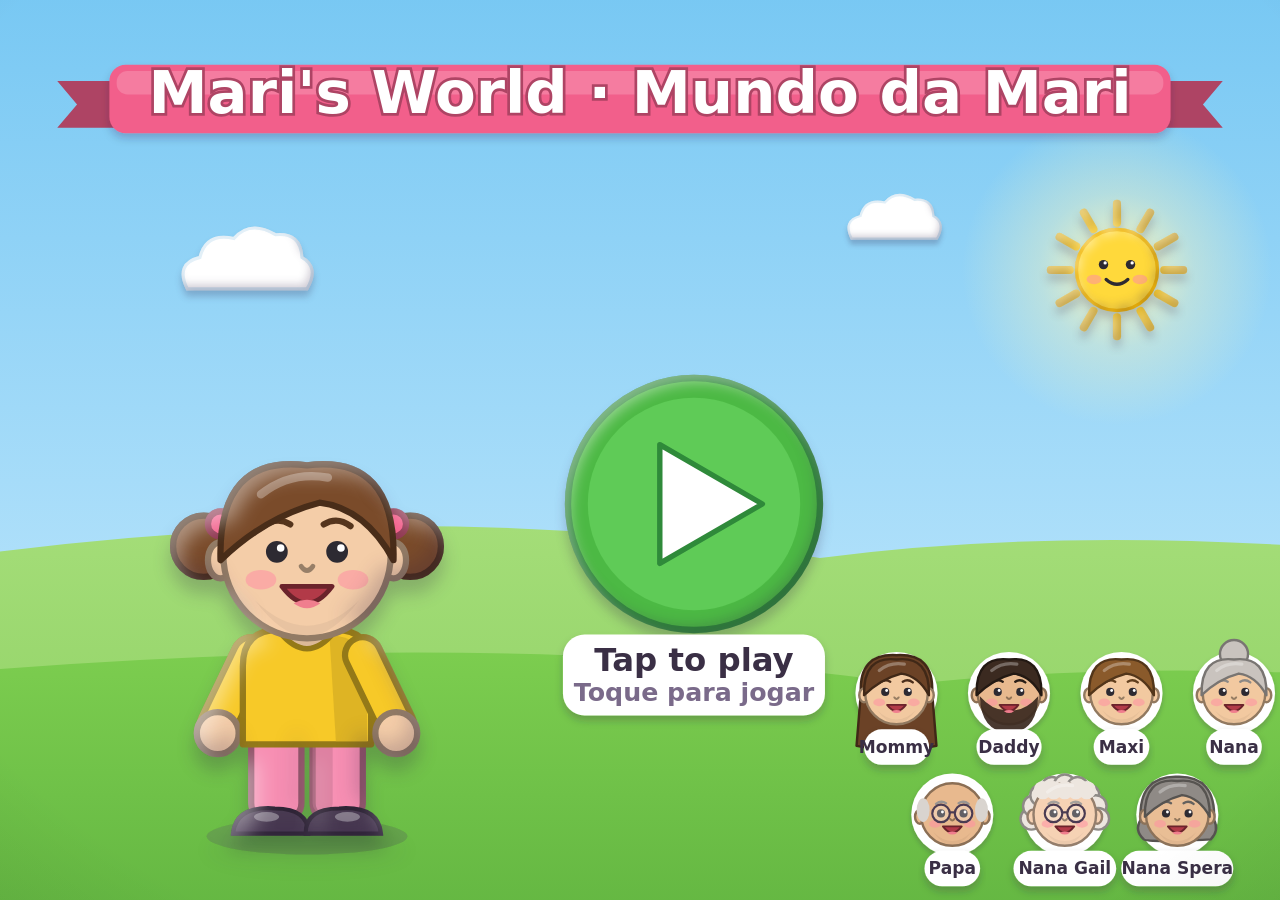
==== commit b90de842: "Polish art and add titles, question text and labels Softer shaded art with coloured outlines and sha" ====
--- a/index.html
+++ b/index.html
@@ -604,34 +604,54 @@
     return `<path d="M${-R - 2} ${H + 4} Q${-R - 4} ${H - R * 1.2} 0 ${H - R - 4} Q${R + 4} ${H - R * 1.2} ${R + 2} ${H + 4} Q${R * 0.7} ${H - R * 0.55} ${R * 0.15} ${H - R * 0.62} Q${-R * 0.5} ${H - R * 0.45} ${-R - 2} ${H + 4}Z" fill="${c}" ${S}/>`;
   }
   function face(p, H, R) {
-    let s = `<circle cx="0" cy="${H}" r="${R}" fill="${p.skin}" ${S}/>`;
-    s += `<ellipse cx="${-R - 2}" cy="${H + 4}" rx="9" ry="13" fill="${p.skin}" ${S}/><ellipse cx="${R + 2}" cy="${H + 4}" rx="9" ry="13" fill="${p.skin}" ${S}/>`;
-    s += `<circle cx="0" cy="${H}" r="${R - 2.5}" fill="${p.skin}"/>`;
+    const skinLine = darken(p.skin, 0.62), brow = darken(p.hair, 0.7);
+    let s = `<ellipse cx="${-R - 2}" cy="${H + 4}" rx="9" ry="13" fill="${p.skin}" ${S}/><ellipse cx="${R + 2}" cy="${H + 4}" rx="9" ry="13" fill="${p.skin}" ${S}/>`;
+    s += `<circle cx="0" cy="${H}" r="${R}" fill="${p.skin}" ${S}/>`;
+    s += `<path d="M${-R * 0.62} ${H + R * 0.55} Q0 ${H + R * 1.15} ${R * 0.62} ${H + R * 0.55} Q${R * 0.3} ${H + R * 0.98} 0 ${H + R * 0.98} Q${-R * 0.3} ${H + R * 0.98} ${-R * 0.62} ${H + R * 0.55}Z" fill="${skinLine}" opacity=".12"/>`;
     s += eyes(R * 0.36, H - 2, R * 0.13) + cheeks(R * 0.55, H + R * 0.3);
-    if (p.beard) s += `<path d="M${-R + 4} ${H + 6} Q${-R + 6} ${H + R + 14} 0 ${H + R + 16} Q${R - 6} ${H + R + 14} ${R - 4} ${H + 6} Q${R * 0.5} ${H + R * 0.6} 0 ${H + R * 0.55} Q${-R * 0.5} ${H + R * 0.6} ${-R + 4} ${H + 6}Z" fill="${p.hair}" opacity=".9"/>`;
-    s += `<g class="mouth"><path d="M${-R * 0.3} ${H + R * 0.38} Q0 ${H + R * 0.78} ${R * 0.3} ${H + R * 0.38}Z" fill="#b23a48" stroke="${INK}" stroke-width="4" stroke-linejoin="round"/></g>`;
-    if (p.glasses) s += `<circle cx="${-R * 0.36}" cy="${H - 2}" r="${R * 0.28}" fill="#fff" fill-opacity=".25" stroke="${INK}" stroke-width="4"/><circle cx="${R * 0.36}" cy="${H - 2}" r="${R * 0.28}" fill="#fff" fill-opacity=".25" stroke="${INK}" stroke-width="4"/><path d="M${-R * 0.08} ${H - 4} L${R * 0.08} ${H - 4}" stroke="${INK}" stroke-width="4"/>`;
+    s += `<path d="M${-R * 0.52} ${H - R * 0.34} Q${-R * 0.36} ${H - R * 0.46} ${-R * 0.2} ${H - R * 0.36} M${R * 0.2} ${H - R * 0.36} Q${R * 0.36} ${H - R * 0.46} ${R * 0.52} ${H - R * 0.34}" fill="none" stroke="${brow}" stroke-width="4.5" stroke-linecap="round"/>`;
+    s += `<path d="M${-R * 0.07} ${H + R * 0.14} Q0 ${H + R * 0.24} ${R * 0.07} ${H + R * 0.14}" fill="none" stroke="${skinLine}" stroke-width="3.5" stroke-linecap="round"/>`;
+    if (p.beard) s += `<path d="M${-R + 4} ${H + 6} Q${-R + 6} ${H + R + 14} 0 ${H + R + 16} Q${R - 6} ${H + R + 14} ${R - 4} ${H + 6} Q${R * 0.5} ${H + R * 0.6} 0 ${H + R * 0.55} Q${-R * 0.5} ${H + R * 0.6} ${-R + 4} ${H + 6}Z" fill="${p.hair}" opacity=".92"/>`;
+    s += `<g class="mouth"><path d="M${-R * 0.3} ${H + R * 0.38} Q0 ${H + R * 0.78} ${R * 0.3} ${H + R * 0.38}Z" fill="#b23a48" stroke="${darken('#b23a48', 0.6)}" stroke-width="3.5" stroke-linejoin="round"/><path d="M${-R * 0.16} ${H + R * 0.58} Q0 ${H + R * 0.5} ${R * 0.16} ${H + R * 0.58} Q0 ${H + R * 0.7} ${-R * 0.16} ${H + R * 0.58}Z" fill="#f07e8e"/></g>`;
+    if (p.glasses) s += `<circle cx="${-R * 0.36}" cy="${H - 2}" r="${R * 0.28}" fill="#fff" fill-opacity=".25" stroke="#4a3b52" stroke-width="4"/><circle cx="${R * 0.36}" cy="${H - 2}" r="${R * 0.28}" fill="#fff" fill-opacity=".25" stroke="#4a3b52" stroke-width="4"/><path d="M${-R * 0.08} ${H - 4} L${R * 0.08} ${H - 4}" stroke="#4a3b52" stroke-width="4"/>`;
     return s;
   }
+  const hairShine = (H, R) => `<path d="M${-R * 0.55} ${H - R * 0.72} Q${-R * 0.2} ${H - R * 1.0} ${R * 0.25} ${H - R * 0.92}" fill="none" stroke="#fff" stroke-width="6" stroke-linecap="round" opacity=".3"/>`;
   A.head = (p) => {
     const R = 58;
-    return hairBack(p, 0, R) + face(p, 0, R) + hairFront(p, 0, R);
+    return hairBack(p, 0, R) + face(p, 0, R) + hairFront(p, 0, R) + (p.style !== 'thin' ? hairShine(0, R) : '');
   };
   A.person = (p) => {
     const kid = !!p.kid;
     const R = kid ? 60 : 56, L = kid ? -64 : -96, T = kid ? -142 : -204, Hc = T - R + 6;
-    const bw = kid ? 46 : 52;
+    const bw = kid ? 46 : 52, shirtD = darken(p.shirt, 0.82), pantsD = darken(p.pants, 0.8);
     let s = '';
-    s += `<ellipse cx="0" cy="6" rx="${bw + 20}" ry="12" fill="#000" opacity=".12"/>`;
+    s += `<ellipse cx="0" cy="6" rx="${bw + 26}" ry="13" fill="#1b1030" opacity=".16"/>`;
     s += `<rect x="${-bw + 6}" y="${L - 6}" width="${bw - 10}" height="${-L}" rx="12" fill="${p.pants}" ${S}/><rect x="4" y="${L - 6}" width="${bw - 10}" height="${-L}" rx="12" fill="${p.pants}" ${S}/>`;
-    s += `<ellipse cx="${-bw / 2 - 2}" cy="0" rx="26" ry="12" fill="${INK}"/><ellipse cx="${bw / 2 + 2}" cy="0" rx="26" ry="12" fill="${INK}"/>`;
+    s += `<rect x="4" y="${L - 6}" width="${(bw - 10) * 0.4}" height="${-L - 4}" rx="8" fill="${pantsD}" opacity=".5"/>`;
+    s += `<path d="M${-bw / 2 - 30} 4 Q${-bw / 2 - 28} -16 ${-bw / 2} -14 Q${-bw / 2 + 24} -14 ${-bw / 2 + 24} 4Z" fill="#4a3b52" stroke="#2f2536" stroke-width="3"/><path d="M${bw / 2 - 24} 4 Q${bw / 2 - 24} -14 ${bw / 2} -14 Q${bw / 2 + 28} -16 ${bw / 2 + 30} 4Z" fill="#4a3b52" stroke="#2f2536" stroke-width="3"/>`;
+    s += `<ellipse cx="${-bw / 2 - 6}" cy="-8" rx="9" ry="3.5" fill="#fff" opacity=".35"/><ellipse cx="${bw / 2 + 6}" cy="-8" rx="9" ry="3.5" fill="#fff" opacity=".35"/>`;
+    s += `<path d="M${-bw + 6} ${T + 18} L${-bw - 18} ${L - 10}" stroke="${darken(p.shirt, 0.6)}" stroke-width="30" stroke-linecap="round"/><path d="M${-bw + 6} ${T + 18} L${-bw - 18} ${L - 10}" stroke="${p.shirt}" stroke-width="21" stroke-linecap="round"/><circle cx="${-bw - 18}" cy="${L - 4}" r="15" fill="${p.skin}" ${S}/>`;
     s += `<path d="M${-bw} ${L + 4} L${-bw} ${T + 26} Q${-bw} ${T} ${-bw + 26} ${T} L${bw - 26} ${T} Q${bw} ${T} ${bw} ${T + 26} L${bw} ${L + 4}Z" fill="${p.shirt}" ${S}/>`;
-    s += `<path d="M${-bw + 6} ${T + 18} L${-bw - 18} ${L - 10}" stroke="${INK}" stroke-width="30" stroke-linecap="round"/><path d="M${-bw + 6} ${T + 18} L${-bw - 18} ${L - 10}" stroke="${p.shirt}" stroke-width="21" stroke-linecap="round"/><circle cx="${-bw - 18}" cy="${L - 4}" r="15" fill="${p.skin}" ${S}/>`;
-    s += `<g class="arm"><path d="M${bw - 6} ${T + 18} L${bw + 18} ${L - 10}" stroke="${INK}" stroke-width="30" stroke-linecap="round"/><path d="M${bw - 6} ${T + 18} L${bw + 18} ${L - 10}" stroke="${p.shirt}" stroke-width="21" stroke-linecap="round"/><circle cx="${bw + 18}" cy="${L - 4}" r="15" fill="${p.skin}" ${S}/></g>`;
-    s += `<rect x="-12" y="${T - 16}" width="24" height="22" fill="${p.skin}" ${S}/>`;
-    s += hairBack(p, Hc, R) + face(p, Hc, R) + hairFront(p, Hc, R);
+    s += `<path d="M${bw * 0.35} ${T + 4} Q${bw - 4} ${T + 4} ${bw - 3} ${T + 30} L${bw - 3} ${L + 2} L${bw * 0.45} ${L + 2}Z" fill="${shirtD}" opacity=".55"/>`;
+    s += `<path d="M-20 ${T + 1} Q0 ${T + 26} 20 ${T + 1}" fill="${darken(p.skin, 0.9)}" stroke="${darken(p.shirt, 0.6)}" stroke-width="4"/>`;
+    s += `<g class="arm"><path d="M${bw - 6} ${T + 18} L${bw + 18} ${L - 10}" stroke="${darken(p.shirt, 0.6)}" stroke-width="30" stroke-linecap="round"/><path d="M${bw - 6} ${T + 18} L${bw + 18} ${L - 10}" stroke="${p.shirt}" stroke-width="21" stroke-linecap="round"/><circle cx="${bw + 18}" cy="${L - 4}" r="15" fill="${p.skin}" ${S}/></g>`;
+    s += `<rect x="-12" y="${T - 16}" width="24" height="22" fill="${darken(p.skin, 0.9)}"/>`;
+    s += hairBack(p, Hc, R) + face(p, Hc, R) + hairFront(p, Hc, R) + (p.style !== 'thin' ? hairShine(Hc, R) : '');
     return s;
   };
+
+  /* ---------- scenery ---------- */
+  A.bush = (c = '#5cb84a') => `<circle cx="-50" cy="0" r="46" fill="${c}" ${S}/><circle cx="50" cy="0" r="46" fill="${c}" ${S}/><circle cx="0" cy="-26" r="58" fill="${c}" ${S}/><path d="M-96 10 L96 10 Q96 40 60 40 L-60 40 Q-96 40 -96 10Z" fill="${c}"/><circle cx="-14" cy="-50" r="14" fill="#fff" opacity=".25"/>`;
+  A.roundTree = (c = '#4fae3f', h = 1) => `<rect x="-16" y="${-10}" width="32" height="${110 * h}" rx="8" fill="#8a5a2b" ${S}/><circle cx="0" cy="-70" r="86" fill="${c}" ${S}/><circle cx="-34" cy="-96" r="22" fill="#fff" opacity=".18"/>`;
+  A.tuft = (c = '#4a9e36') => `<path d="M-18 0 Q-14 -26 -8 0 Q-2 -34 4 0 Q10 -24 16 0Z" fill="${c}"/>`;
+  A.plant = () => `<path d="M-40 20 L40 20 L30 90 L-30 90Z" fill="#E8743C" ${S}/><rect x="-46" y="10" width="92" height="20" rx="8" fill="#F58A2A" ${S}/>
+    <path d="M0 10 Q-60 -40 -50 -100 Q-10 -60 0 10Z M0 10 Q60 -40 56 -96 Q10 -60 0 10Z M0 10 Q-6 -80 10 -130 Q24 -70 0 10Z" fill="#4CB944" ${S}/>`;
+  A.clock = () => `<circle r="70" fill="#fff" ${S}/><circle r="58" fill="#FFF3C4"/>${[0, 1, 2, 3].map(i => `<rect x="-3" y="-54" width="6" height="12" rx="3" fill="#9a8a70" transform="rotate(${i * 90})"/>`).join('')}<path d="M0 0 L0 -38 M0 0 L26 10" stroke="#4a3b52" stroke-width="7" stroke-linecap="round"/><circle r="6" fill="#E8453C"/>`;
+  A.armchair = (c = '#3A9AD9') => `<rect x="-110" y="-120" width="220" height="150" rx="40" fill="${c}" ${S}/><rect x="-140" y="-40" width="60" height="120" rx="26" fill="${c}" ${S}/><rect x="80" y="-40" width="60" height="120" rx="26" fill="${c}" ${S}/><rect x="-86" y="-10" width="172" height="80" rx="20" fill="${c}" ${S}/><rect x="-100" y="70" width="18" height="30" rx="6" fill="#8a5a2b"/><rect x="82" y="70" width="18" height="30" rx="6" fill="#8a5a2b"/>`;
+  A.bench = () => `<rect x="-120" y="-60" width="240" height="22" rx="8" fill="#C77B3A" ${S}/><rect x="-120" y="-30" width="240" height="22" rx="8" fill="#C77B3A" ${S}/><rect x="-130" y="0" width="260" height="24" rx="8" fill="#D98C48" ${S}/><rect x="-110" y="20" width="16" height="50" fill="#4a3b52"/><rect x="94" y="20" width="16" height="50" fill="#4a3b52"/>`;
+  A.crate = (fruit) => `<rect x="-90" y="-20" width="180" height="90" rx="8" fill="#D9A15A" ${S}/><path d="M-90 10 L90 10 M-90 40 L90 40" stroke="#b97f3c" stroke-width="5"/>${[-60, -20, 20, 60].map(x => `<g transform="translate(${x} -30) scale(.3)">${A[fruit]()}</g>`).join('')}`;
+  A.watering = () => `<path d="M-60 -40 L40 -40 L50 60 L-70 60Z" fill="#3A9AD9" ${S}/><path d="M40 -10 L110 -60 L118 -50 L50 10Z" fill="#3A9AD9" ${S}/><path d="M-60 -40 Q-110 -40 -100 10 Q-96 40 -66 30" fill="none" stroke="#2b78b5" stroke-width="12" stroke-linecap="round"/>`;
 
   /* ---------- map buildings ---------- */
   A.bHouse = () => `
@@ -676,7 +696,21 @@
     <g transform="translate(-40 40) scale(.5)">${A.flower('#F78FB3')}</g><g transform="translate(40 40) scale(.5)">${A.flower('#F7C928')}</g>
     <g transform="translate(0 0) scale(.4)">${A.butterfly()}</g>`;
 
+  /* soft coloured outlines: each shape's outline becomes a darker shade of its own fill */
+  const expand = h => (h.length === 4 ? '#' + h[1] + h[1] + h[2] + h[2] + h[3] + h[3] : h);
+  function polish(svg) {
+    return svg.replace(/<(circle|ellipse|rect|path)\b([^>]*)>/g, (m, tag, attrs) => {
+      if (attrs.indexOf('stroke="' + INK + '"') < 0) return m;
+      const f = attrs.match(/fill="(#[0-9a-fA-F]{3,6})"/);
+      if (!f) return m;
+      const hex = expand(f[1]).toLowerCase();
+      const col = hex === '#ffffff' ? '#a9b3c7' : darken(hex, 0.6);
+      return '<' + tag + attrs.replace('stroke="' + INK + '"', 'stroke="' + col + '"').replace('stroke-width="5"', 'stroke-width="4.5"') + '>';
+    });
+  }
+  Object.keys(A).forEach(k => { const f = A[k]; A[k] = (...a) => polish(f(...a)); });
   A.darken = darken;
+  A.polish = polish;
   G.MW_ART = A;
 })(typeof window !== 'undefined' ? window : globalThis);
 
@@ -822,49 +856,178 @@
     }
   }
 
+  /* ---------- text helpers ---------- */
+  const esc = s => String(s).replace(/&/g, '&amp;').replace(/</g, '&lt;').replace(/>/g, '&gt;');
+  const FONT = `font-family="ui-rounded, 'SF Pro Rounded', 'Arial Rounded MT Bold', 'Nunito', system-ui, sans-serif"`;
+  const langLines = o => (settings.lang === 'both' ? (o.en === o.pt ? [o.en] : [o.en, o.pt]) : [o[settings.lang]]).filter(Boolean);
+  const oneLine = o => langLines(o).join('  ·  ');
+  const textW = (s, size) => String(s).length * size * 0.55;
+  const darken = A.darken;
+  const UI = { en: {}, pt: {} };
+  const T = {
+    map: { en: 'Map', pt: 'Mapa' },
+    stickers: { en: 'Stickers', pt: 'Figurinhas' },
+    grownups: { en: 'Grown-ups: hold', pt: 'Adultos: segure' },
+    tapPlace: { en: 'Tap a place to play!', pt: 'Toque em um lugar para brincar!' },
+    world: { en: "Mari's World", pt: 'Mundo da Mari' },
+    play: { en: 'Tap to play', pt: 'Toque para jogar' },
+    book: { en: 'Sticker Book', pt: 'Livro de Figurinhas' },
+    earned: { en: 'Sticker earned!', pt: 'Você ganhou uma figurinha!' },
+    notYet: { en: 'Not yet', pt: 'Ainda não' },
+    tapCount: { en: 'Tap each one to count', pt: 'Toque em cada um para contar' },
+    rest: { en: 'Time to rest', pt: 'Hora de descansar' },
+    hostedBy: (names) => ({ en: 'with ' + names.map(n => n.en).join(' & '), pt: 'com ' + names.map(n => n.pt).join(' e ') }),
+  };
+
+  /* a rounded label; first line big, the rest smaller */
+  function pill(x, y, lines, o = {}) {
+    const size = o.size || 30, bg = o.bg || '#ffffff', fg = o.fg || '#3a2f45', sub = o.sub || '#7a6a8a', pad = o.pad || 22;
+    const sizes = lines.map((l, i) => (i ? size * 0.78 : size));
+    const w = Math.max(...lines.map((l, i) => textW(l, sizes[i]))) + pad * 2;
+    const h = sizes.reduce((a, b) => a + b * 1.12, 0) + 18;
+    let ty = -h / 2 + 9;
+    const txt = lines.map((l, i) => { ty += sizes[i] * 1.12; return `<text x="0" y="${(ty - sizes[i] * 0.24).toFixed(1)}" text-anchor="middle" font-size="${sizes[i].toFixed(1)}" font-weight="${i ? 700 : 800}" fill="${i ? sub : fg}" ${FONT}>${esc(l)}</text>`; }).join('');
+    return `<g transform="translate(${x} ${y})" class="label" ${o.attrs || ''}><rect x="${(-w / 2).toFixed(1)}" y="${(-h / 2).toFixed(1)}" width="${w.toFixed(1)}" height="${h.toFixed(1)}" rx="${Math.min(h / 2, o.rx || 24).toFixed(1)}" fill="${bg}" ${o.stroke ? `stroke="${o.stroke}" stroke-width="4"` : ''} filter="url(#lift)"/>${txt}</g>`;
+  }
+  /* ribbon title across the top */
+  function banner(text, color, x = 720, y = 62, size = 42, maxW = 0) {
+    if (maxW) size = Math.min(size, (maxW - 90) / (String(text).length * 0.55));
+    const w = Math.max(380, textW(text, size) + 90), d = darken(color, 0.72);
+    return `<g transform="translate(${x} ${y})" class="banner">
+      <path d="M${-w / 2 + 6} -20 L${-w / 2 - 58} -20 L${-w / 2 - 36} 6 L${-w / 2 - 58} 32 L${-w / 2 + 6} 32Z" fill="${d}"/>
+      <path d="M${w / 2 - 6} -20 L${w / 2 + 58} -20 L${w / 2 + 36} 6 L${w / 2 + 58} 32 L${w / 2 - 6} 32Z" fill="${d}"/>
+      <rect x="${-w / 2}" y="-38" width="${w}" height="76" rx="18" fill="${color}" filter="url(#lift)"/>
+      <rect x="${-w / 2 + 8}" y="-31" width="${w - 16}" height="26" rx="12" fill="#fff" opacity=".18"/>
+      <text x="0" y="15" text-anchor="middle" font-size="${size}" font-weight="900" fill="#fff" stroke="${d}" stroke-width="6" paint-order="stroke" ${FONT}>${esc(text)}</text></g>`;
+  }
+  /* question card with a repeat button */
+  function cardSvg(obj, extra) {
+    const lines = langLines(obj);
+    const maxW = 860;
+    const big = Math.min(38, maxW / (Math.max(1, lines[0].length) * 0.55));
+    const small = lines[1] ? Math.min(31, maxW / (lines[1].length * 0.55)) : 0;
+    const h = 30 + big * 1.15 + (small ? small * 1.2 : 0) + (extra ? 34 : 0);
+    let s = `<g transform="translate(345 118)"><rect width="1010" height="${h}" rx="28" fill="#fff" opacity=".97" filter="url(#lift)"/>
+      <g transform="translate(58 ${h / 2})" data-tap="repeat"><g class="it">${hit(44)}<circle r="38" fill="#3A7BE0"/><circle r="38" fill="none" stroke="#2c63b8" stroke-width="4"/>
+      <path d="M-16 -10 L-6 -10 L8 -22 L8 22 L-6 10 L-16 10Z" fill="#fff"/><path d="M14 -10 Q22 0 14 10 M19 -17 Q32 0 19 17" fill="none" stroke="#fff" stroke-width="4" stroke-linecap="round"/></g></g>`;
+    s += `<text x="118" y="${18 + big}" font-size="${big.toFixed(1)}" font-weight="800" fill="#3a2f45" ${FONT}>${esc(lines[0])}</text>`;
+    if (lines[1]) s += `<text x="118" y="${18 + big * 1.15 + small}" font-size="${small.toFixed(1)}" font-weight="700" fill="#8a5fb5" ${FONT}>${esc(lines[1])}</text>`;
+    if (extra) s += `<text x="118" y="${h - 16}" font-size="24" font-weight="700" fill="#9a8fa6" ${FONT}>${esc(extra)}</text>`;
+    return s + '</g>';
+  }
+  function setCard(obj, extra) { const c = stage.querySelector('#qcard'); if (c) c.innerHTML = obj ? cardSvg(obj, extra) : ''; }
+  function setProgress(done, total) {
+    const g = stage.querySelector('#prog'); if (!g) return;
+    let s = '';
+    for (let i = 0; i < total; i++) s += `<g transform="translate(${i * 46} 0) scale(.24)">${A.star(i < done ? '#F7C928' : '#ffffff')}</g>`;
+    g.innerHTML = `<rect x="-30" y="-30" width="${total * 46 + 14}" height="60" rx="30" fill="#fff" opacity=".85" filter="url(#lift)"/>` + s;
+  }
+  function toast(obj, color = '#4CB944') {
+    const fx = fxLayer(); if (!fx) return;
+    const g = document.createElementNS('http://www.w3.org/2000/svg', 'g');
+    g.innerHTML = pill(0, 0, langLines(obj), { size: 46, bg: color, fg: '#fff', sub: '#ffffffd9', rx: 40, pad: 34 });
+    g.setAttribute('transform', 'translate(850 320)');
+    fx.appendChild(g);
+    const inner = g.firstChild;
+    if (inner.animate) inner.animate([{ transform: 'translate(0px,0px) scale(.4)', opacity: 0 }, { transform: 'translate(0px,0px) scale(1.08)', opacity: 1, offset: 0.2 }, { transform: 'translate(0px,0px) scale(1)', opacity: 1, offset: 0.75 }, { transform: 'translate(0px,-30px) scale(1)', opacity: 0 }], { duration: 1500, easing: 'ease-out', fill: 'forwards' });
+    setTimeout(() => g.remove(), 1600);
+  }
+
+  /* ---------- shared svg defs ---------- */
+  const DEFS = `<defs>
+    <filter id="depth" x="-20%" y="-20%" width="140%" height="150%" color-interpolation-filters="sRGB">
+      <feGaussianBlur in="SourceAlpha" stdDeviation="7" result="b"/>
+      <feOffset in="b" dx="7" dy="9" result="o1"/><feComposite in="SourceAlpha" in2="o1" operator="out" result="hm"/>
+      <feFlood flood-color="#ffffff" flood-opacity=".42"/><feComposite in2="hm" operator="in" result="hi"/>
+      <feOffset in="b" dx="-7" dy="-9" result="o2"/><feComposite in="SourceAlpha" in2="o2" operator="out" result="sm"/>
+      <feFlood flood-color="#2a1640" flood-opacity=".22"/><feComposite in2="sm" operator="in" result="sh"/>
+      <feGaussianBlur in="SourceAlpha" stdDeviation="6" result="db"/><feOffset in="db" dy="10" result="dbo"/>
+      <feFlood flood-color="#2a1640" flood-opacity=".22"/><feComposite in2="dbo" operator="in" result="drop"/>
+      <feMerge><feMergeNode in="drop"/><feMergeNode in="SourceGraphic"/><feMergeNode in="hi"/><feMergeNode in="sh"/></feMerge>
+    </filter>
+    <filter id="lift" x="-10%" y="-20%" width="120%" height="160%"><feGaussianBlur in="SourceAlpha" stdDeviation="5"/><feOffset dy="5" result="o"/><feFlood flood-color="#2a1640" flood-opacity=".22"/><feComposite in2="o" operator="in"/><feMerge><feMergeNode/><feMergeNode in="SourceGraphic"/></feMerge></filter>
+    <radialGradient id="sunglow"><stop offset="0" stop-color="#fff6b8" stop-opacity=".95"/><stop offset=".5" stop-color="#fff6b8" stop-opacity=".35"/><stop offset="1" stop-color="#fff6b8" stop-opacity="0"/></radialGradient>
+    <radialGradient id="vignette" cx=".5" cy=".45" r=".75"><stop offset=".65" stop-color="#000" stop-opacity="0"/><stop offset="1" stop-color="#2a1640" stop-opacity=".16"/></radialGradient>
+    <filter id="gray"><feColorMatrix type="saturate" values="0"/></filter>
+  </defs>`;
+  const lg = (id, stops, x2 = 0, y2 = 1) => `<linearGradient id="${id}" x1="0" y1="0" x2="${x2}" y2="${y2}">${stops.map((c, i) => `<stop offset="${i / (stops.length - 1)}" stop-color="${c}"/>`).join('')}</linearGradient>`;
+  const vignette = `<rect x="-200" y="-200" width="1800" height="1400" fill="url(#vignette)" pointer-events="none"/>`;
+
   /* ---------- characters ---------- */
-  function guideSvg(id, x, y, s, extra = '') {
-    return `<g transform="translate(${x} ${y}) scale(${s})"><g class="it guide bob" data-guide="${id}" data-tap="guide:${id}" ${extra}>${hit(150).replace('r="150"', 'r="150" cy="-200"')}${A.person(GUIDES[id].look)}</g></g>`;
-  }
+  function guideSvg(id, x, y, s, tag = true) {
+    const look = GUIDES[id].look, top = (look.kid ? -262 : -322) * s;
+    return `<g transform="translate(${x} ${y}) scale(${s})"><g class="it guide bob" data-guide="${id}" data-tap="guide:${id}"><circle r="150" cy="-200" fill="#fff" fill-opacity="0.001"/><g filter="url(#depth)">${A.person(look)}</g></g></g>` +
+      (tag ? pill(x, y + top - 26, [oneLine(GUIDES[id].name)], { size: 26, bg: '#3a2f45', fg: '#fff', pad: 18 }) : '');
+  }
+  const item = art => `<g filter="url(#depth)">${art}</g>`;
 
   /* ---------- scene chrome ---------- */
-  const homeBtn = () => place(90, 90, 1.1, hit(70) + A.home(), 'data-tap="home"');
-  const sky = (top = '#8fd8f5', bottom = '#d4f1ff') => `<defs><linearGradient id="sky" x1="0" y1="0" x2="0" y2="1"><stop offset="0" stop-color="${top}"/><stop offset="1" stop-color="${bottom}"/></linearGradient></defs><rect width="1400" height="1000" fill="url(#sky)"/>`;
-  const fun = (x, y, s, inner) => place(x, y, s, hit(90) + inner, 'data-tap="fun"');
+  const homeBtn = () => place(90, 90, 1.1, hit(70) + item(A.home()), 'data-tap="home"') + pill(90, 172, [oneLine(T.map)], { size: 22, pad: 14 });
+  const fun = (x, y, s, inner) => place(x, y, s, hit(90) + item(inner), 'data-tap="fun"');
+  const sunAt = (x, y, s) => `<circle cx="${x}" cy="${y}" r="${230 * s}" fill="url(#sunglow)"/>` + fun(x, y, s, A.sun());
+  const skyRect = (a, b) => `<defs>${lg('skyg', [a, b])}</defs><rect x="-200" y="-300" width="1800" height="1400" fill="url(#skyg)"/>`;
+  const tufts = (pts, c) => pts.map(p => `<g transform="translate(${p[0]} ${p[1]}) scale(${p[2] || 1})">${A.tuft(c)}</g>`).join('');
+  const cloud = (x, y, s) => fun(x, y, s, A.cloud());
 
   const BACKGROUNDS = {
-    house: () => `<rect width="1400" height="1000" fill="#dff1ff"/>
-      <rect y="0" width="1400" height="700" fill="#cfe8fb"/><path d="M0 120 L1400 120" stroke="#b9dcf5" stroke-width="16"/>
-      <rect x="560" y="150" width="280" height="200" rx="14" fill="#9fdcff" stroke="${INK}" stroke-width="6"/><path d="M700 150 L700 350 M560 250 L840 250" stroke="${INK}" stroke-width="6"/>
-      <rect y="700" width="1400" height="300" fill="#e6b980"/>${[0, 1, 2, 3, 4, 5, 6].map(i => `<path d="M${i * 220} 700 L${i * 220 - 60} 1000" stroke="#c9975c" stroke-width="5"/>`).join('')}
-      <ellipse cx="900" cy="850" rx="420" ry="90" fill="#f5a3c0" opacity=".7"/>
-      ${fun(1230, 260, 0.8, `<rect x="-90" y="-110" width="180" height="220" rx="14" fill="#fff6dc" stroke="${INK}" stroke-width="6"/><circle cx="0" cy="0" r="60" fill="#F7C928" stroke="${INK}" stroke-width="5"/><path d="M0 0 L0 -40 M0 0 L28 10" stroke="${INK}" stroke-width="7" stroke-linecap="round"/>`)}
-      ${fun(1250, 800, 0.8, A.flower('#E8453C'))}`,
-    farm: () => `${sky()}${fun(1250, 120, 0.9, A.sun())}${fun(520, 120, 0.8, A.cloud())}${fun(900, 90, 0.6, A.cloud())}
-      <path d="M0 520 Q300 420 700 500 Q1100 420 1400 500 L1400 1000 L0 1000Z" fill="#8bd45e"/>
-      <path d="M0 600 Q400 540 800 610 Q1100 560 1400 600 L1400 1000 L0 1000Z" fill="#6cc24a"/>
-      <g transform="translate(1210 400) scale(1.1)">${A.bBarn()}</g>
-      ${[0, 1, 2, 3, 4, 5, 6, 7, 8, 9].map(i => `<rect x="${380 + i * 70}" y="440" width="18" height="90" rx="4" fill="#fff" stroke="${INK}" stroke-width="4"/>`).join('')}
-      <rect x="370" y="460" width="660" height="14" fill="#fff" stroke="${INK}" stroke-width="4"/>`,
-    market: () => `<rect width="1400" height="1000" fill="#fff3d1"/>
-      ${[0, 1].map(r => `<rect x="420" y="${90 + r * 150}" width="960" height="20" fill="#c9975c" stroke="${INK}" stroke-width="5"/>` + [0, 1, 2, 3, 4, 5, 6, 7, 8, 9, 10, 11].map(i => `<rect x="${440 + i * 78}" y="${30 + r * 150}" width="60" height="62" rx="6" fill="${['#E8453C', '#3A7BE0', '#F7C928', '#4CB944', '#9B5DE5', '#F58A2A'][(i + r * 2) % 6]}" stroke="${INK}" stroke-width="4"/>`).join('')).join('')}
-      <rect y="760" width="1400" height="240" fill="#f0d6a8"/>${[0, 1, 2, 3, 4, 5, 6, 7].map(i => `<rect x="${i * 200}" y="${760 + (i % 2) * 120}" width="100" height="120" fill="#e8c88f"/>`).join('')}
-      ${fun(1290, 880, 0.8, `<rect x="-80" y="-60" width="160" height="110" rx="12" fill="#3A9AD9" stroke="${INK}" stroke-width="6"/><rect x="-60" y="-44" width="120" height="40" rx="6" fill="#bff5c8" stroke="${INK}" stroke-width="4"/><text x="0" y="-15" text-anchor="middle" font-size="30" font-weight="900" fill="${INK}" font-family="sans-serif">123</text>`)}`,
-    library: () => `<rect width="1400" height="1000" fill="#efe4ff"/>
-      ${[0, 1, 2].map(r => `<rect x="380" y="${40 + r * 120}" width="1000" height="16" fill="#8a5a2b"/>` + Array.from({ length: 22 }, (_, i) => `<rect x="${392 + i * 44}" y="${-40 + r * 120 + (i % 3) * 8}" width="34" height="${80 - (i % 3) * 8}" rx="4" fill="${['#E8453C', '#3A7BE0', '#F7C928', '#4CB944', '#9B5DE5', '#F58A2A', '#F78FB3'][(i + r) % 7]}" stroke="${INK}" stroke-width="3"/>`).join('')).join('')}
-      <rect y="780" width="1400" height="220" fill="#c7a7f0"/><ellipse cx="900" cy="880" rx="430" ry="80" fill="#F7C928" opacity=".55"/>
-      ${fun(1335, 800, 0.6, A.tree())}`,
-    park: () => `${sky('#7fd0f5', '#dcf4ff')}${fun(160, 300, 0.7, A.sun())}${fun(700, 110, 0.7, A.cloud())}${fun(1120, 160, 0.9, A.cloud())}
-      <path d="M0 640 Q400 580 700 640 Q1000 590 1400 640 L1400 1000 L0 1000Z" fill="#7fcf5a"/>
-      ${fun(1340, 520, 0.75, A.tree())}
-      <ellipse cx="880" cy="880" rx="200" ry="40" fill="#5fb9e8" stroke="${INK}" stroke-width="5"/>`,
-    garden: () => `${sky('#a8e4ff', '#f0fbff')}${fun(1250, 120, 0.8, A.sun())}${fun(600, 100, 0.6, A.cloud())}
-      <path d="M0 560 L1400 560 L1400 1000 L0 1000Z" fill="#8bd45e"/>
-      ${Array.from({ length: 17 }, (_, i) => `<path d="M${i * 88} 470 L${i * 88 + 30} 440 L${i * 88 + 60} 470 L${i * 88 + 60} 580 L${i * 88} 580Z" fill="#fff" stroke="${INK}" stroke-width="4"/>`).join('')}
-      ${[[480, 960, '#F78FB3'], [620, 980, '#F7C928'], [1180, 970, '#9B5DE5'], [1330, 950, '#E8453C'], [80, 980, '#F58A2A']].map(p => fun(p[0], p[1] - 40, 0.55, A.flower(p[2]))).join('')}`,
-  };
-
-  const BG_EDGE = { house: 'linear-gradient(#cfe8fb 50%, #e6b980 50%)', farm: 'linear-gradient(#8fd8f5 50%, #6cc24a 50%)', market: 'linear-gradient(#fff3d1 50%, #f0d6a8 50%)', library: 'linear-gradient(#efe4ff 50%, #c7a7f0 50%)', park: 'linear-gradient(#7fd0f5 50%, #7fcf5a 50%)', garden: 'linear-gradient(#a8e4ff 50%, #8bd45e 50%)' };
+    house: () => `<defs>${lg('wall', ['#fff4e8', '#fbe3cf'])}${lg('floor', ['#e9b47c', '#cf9156'])}${lg('glass', ['#a8ddff', '#e3f5ff'])}
+        <pattern id="dots" width="60" height="60" patternUnits="userSpaceOnUse"><circle cx="15" cy="15" r="5" fill="#f6c7d6"/><circle cx="45" cy="45" r="5" fill="#cfe3f7"/></pattern></defs>
+      <rect x="-200" y="-300" width="1800" height="1000" fill="url(#wall)"/><rect x="-200" y="-300" width="1800" height="860" fill="url(#dots)" opacity=".55"/>
+      <rect x="-200" y="560" width="1800" height="140" fill="#eadcf5"/>${Array.from({ length: 12 }, (_, i) => `<rect x="${-60 + i * 130}" y="580" width="100" height="100" rx="8" fill="none" stroke="#d7c3ea" stroke-width="5"/>`).join('')}
+      <rect x="-200" y="690" width="1800" height="22" fill="#fff"/><rect x="-200" y="710" width="1800" height="400" fill="url(#floor)"/>
+      ${[760, 830, 920].map(y => `<path d="M-200 ${y} L1600 ${y}" stroke="#bf8550" stroke-width="4" opacity=".55"/>`).join('')}
+      <g transform="translate(700 365) scale(.78)"><rect x="-170" y="-130" width="340" height="250" rx="16" fill="#fff" stroke="#c7b7d6" stroke-width="6"/><rect x="-150" y="-110" width="300" height="210" rx="8" fill="url(#glass)"/>
+        <path d="M-150 60 Q-60 10 20 50 Q90 20 150 50 L150 100 L-150 100Z" fill="#8bd45e"/><circle cx="90" cy="-50" r="26" fill="#FFD93B"/><path d="M0 -110 L0 100 M-150 -5 L150 -5" stroke="#fff" stroke-width="10"/>
+        <path d="M-200 -150 Q-180 0 -210 140 L-130 140 Q-150 10 -120 -150Z" fill="#F78FB3" stroke="#d6608a" stroke-width="4"/><path d="M200 -150 Q180 0 210 140 L130 140 Q150 10 120 -150Z" fill="#F78FB3" stroke="#d6608a" stroke-width="4"/>
+        <rect x="-220" y="-162" width="440" height="20" rx="10" fill="#C77B3A"/></g>
+      <g transform="translate(700 860)"><ellipse rx="470" ry="96" fill="#f48fb1"/><ellipse rx="430" ry="78" fill="#f8bbd0"/><ellipse rx="380" ry="60" fill="none" stroke="#fff" stroke-width="6" stroke-dasharray="20 14"/></g>
+      ${fun(1290, 340, 0.7, A.clock())}${fun(1290, 640, 0.85, A.plant())}`,
+    farm: () => `${skyRect('#5fbdf0', '#d6f1ff')}${sunAt(170, 300, 0.7)}${cloud(560, 290, 0.6)}${cloud(1000, 270, 0.75)}
+      <defs>${lg('h1', ['#b5e38a', '#93d066'])}${lg('h2', ['#7ccd4f', '#55a93a'])}</defs>
+      <path d="M-200 500 Q200 400 600 470 Q1000 390 1600 480 L1600 1200 L-200 1200Z" fill="url(#h1)"/>
+      ${[[420, 470, 0.45], [520, 455, 0.55], [640, 470, 0.4], [880, 440, 0.5], [960, 452, 0.42]].map(t => `<g transform="translate(${t[0]} ${t[1]}) scale(${t[2]})" opacity=".85">${A.roundTree('#6dbb4f')}</g>`).join('')}
+      <g transform="translate(1210 430) scale(1.15)" filter="url(#depth)">${A.bBarn()}</g>
+      <g transform="translate(1350 380)" filter="url(#depth)"><rect x="-38" y="-120" width="76" height="200" rx="10" fill="#cfd8e3" stroke="#8d9bb0" stroke-width="5"/><path d="M-38 -120 Q0 -175 38 -120Z" fill="#E8453C" stroke="#a52f28" stroke-width="5"/></g>
+      ${Array.from({ length: 11 }, (_, i) => `<rect x="${360 + i * 66}" y="455" width="18" height="86" rx="5" fill="#fff" stroke="#b9a58c" stroke-width="4"/>`).join('')}
+      <rect x="350" y="472" width="690" height="14" rx="5" fill="#fff" stroke="#b9a58c" stroke-width="4"/><rect x="350" y="508" width="690" height="14" rx="5" fill="#fff" stroke="#b9a58c" stroke-width="4"/>
+      <path d="M-200 600 Q300 545 800 610 Q1100 570 1600 600 L1600 1200 L-200 1200Z" fill="url(#h2)"/>
+      ${tufts([[480, 900], [620, 960, 1.2], [1000, 920], [1180, 975, 1.3], [1320, 880], [820, 870, 0.9]], '#3f8f2c')}${vignette}`,
+    market: () => `<defs>${lg('mw', ['#fff8e4', '#ffeec4'])}${lg('mf', ['#f3dcb2', '#e2c08b'])}</defs>
+      <rect x="-200" y="-300" width="1800" height="1080" fill="url(#mw)"/>
+      ${Array.from({ length: 24 }, (_, i) => `<path d="M${-200 + i * 80} -10 L${-120 + i * 80} -10 L${-120 + i * 80} 18 Q${-160 + i * 80} 52 ${-200 + i * 80} 18Z" fill="${i % 2 ? '#fff' : '#E8453C'}"/>`).join('')}
+      ${[440].map((y, r) => `<rect x="430" y="${y}" width="940" height="22" rx="6" fill="#C77B3A"/><rect x="430" y="${y + 22}" width="940" height="10" fill="#a8652c"/>` + Array.from({ length: 13 }, (_, i) => { const c = ['#E8453C', '#3A7BE0', '#F7C928', '#4CB944', '#9B5DE5', '#F58A2A'][(i + r * 3) % 6]; const tall = 52 + ((i * 7 + r * 3) % 3) * 14; return `<g filter="url(#depth)"><rect x="${448 + i * 70}" y="${y - tall}" width="54" height="${tall}" rx="8" fill="${c}"/><rect x="${456 + i * 70}" y="${y - tall + 16}" width="38" height="18" rx="4" fill="#fff" opacity=".85"/></g>`; }).join('')).join('')}
+      <rect x="-200" y="740" width="1800" height="460" fill="url(#mf)"/>${Array.from({ length: 18 }, (_, i) => `<rect x="${-200 + i * 100}" y="${740 + (i % 2) * 70}" width="100" height="70" fill="#d9b47c" opacity=".55"/><rect x="${-200 + i * 100}" y="${880 + ((i + 1) % 2) * 70}" width="100" height="70" fill="#d9b47c" opacity=".55"/>`).join('')}
+      ${fun(1280, 880, 0.8, `<rect x="-90" y="-70" width="180" height="120" rx="16" fill="#3A9AD9" stroke="#2c63b8" stroke-width="5"/><rect x="-66" y="-52" width="132" height="44" rx="8" fill="#c4f5cf"/><text x="0" y="-19" text-anchor="middle" font-size="32" font-weight="900" fill="#2f6b3a" ${FONT}>1 2 3</text><circle cx="-40" cy="22" r="10" fill="#fff"/><circle cx="0" cy="22" r="10" fill="#fff"/><circle cx="40" cy="22" r="10" fill="#fff"/>`)}${vignette}`,
+    library: () => `<defs>${lg('lw', ['#f4edff', '#e6dafc'])}${lg('lf', ['#c9a8ef', '#b08cdf'])}</defs>
+      <rect x="-200" y="-300" width="1800" height="1100" fill="url(#lw)"/>
+      <rect x="380" y="232" width="1000" height="308" rx="10" fill="#a0703f"/><rect x="392" y="244" width="976" height="284" fill="#7d5430"/>
+      ${[0, 1].map(r => { let x = 400, s = ''; let i = 0; while (x < 1350) { const w = 30 + ((i * 13 + r * 7) % 4) * 6, h = 92 + ((i * 5 + r) % 3) * 12, c = ['#E8453C', '#3A7BE0', '#F7C928', '#4CB944', '#9B5DE5', '#F58A2A', '#F78FB3', '#2EB8A6'][(i + r * 3) % 8]; s += `<rect x="${x}" y="${376 + r * 142 - h - 8}" width="${w}" height="${h}" rx="4" fill="${c}"/><rect x="${x + 4}" y="${376 + r * 142 - h + 10}" width="${w - 8}" height="8" fill="#fff" opacity=".55"/><rect x="${x + 4}" y="${376 + r * 142 - 34}" width="${w - 8}" height="8" fill="#fff" opacity=".55"/>`; x += w + 4; i++; } return s + `<rect x="392" y="${376 + r * 142 - 8}" width="976" height="14" fill="#a0703f"/>`; }).join('')}
+      <rect x="-200" y="790" width="1800" height="400" fill="url(#lf)"/><rect x="-200" y="780" width="1800" height="16" fill="#fff"/>
+      <g transform="translate(860 890)"><ellipse rx="440" ry="80" fill="#F7C928" opacity=".85"/><ellipse rx="390" ry="62" fill="none" stroke="#fff" stroke-width="6" stroke-dasharray="18 12"/></g>
+      <g transform="translate(1300 760) scale(.7)" filter="url(#depth)">${A.armchair('#2EB8A6')}</g>${fun(160, 360, 0.6, A.plant())}${vignette}`,
+    park: () => `${skyRect('#62c1f2', '#dcf4ff')}${sunAt(170, 300, 0.7)}${cloud(620, 285, 0.6)}${cloud(1080, 270, 0.8)}
+      <defs>${lg('p1', ['#b0e28a', '#90cf68'])}${lg('p2', ['#86d35c', '#5eb042'])}${lg('pond', ['#7fd0f5', '#4aa6dd'])}</defs>
+      <path d="M-200 560 Q300 480 800 540 Q1200 480 1600 550 L1600 1200 L-200 1200Z" fill="url(#p1)"/>
+      ${[[460, 560, 0.6, '#5aaa45'], [600, 540, 0.75, '#4fae3f'], [1000, 520, 0.7, '#62b84d'], [1150, 545, 0.55, '#4fae3f']].map(t => `<g transform="translate(${t[0]} ${t[1]}) scale(${t[2]})" filter="url(#depth)">${A.roundTree(t[3])}</g>`).join('')}
+      <path d="M-200 650 Q400 600 800 650 Q1100 620 1600 650 L1600 1200 L-200 1200Z" fill="url(#p2)"/>
+      <path d="M520 1000 Q700 850 640 760 Q620 700 760 660" fill="none" stroke="#f1dfae" stroke-width="80" stroke-linecap="round" opacity=".9"/>
+      <g transform="translate(1060 900)"><ellipse rx="230" ry="56" fill="url(#pond)" stroke="#3d8fc2" stroke-width="5"/><ellipse cx="-60" cy="-14" rx="70" ry="10" fill="#fff" opacity=".45"/></g>
+      <g transform="translate(1330 720) scale(.6)" filter="url(#depth)">${A.bench()}</g>${fun(1330, 900, 0.6, A.bush('#4fae3f'))}
+      ${tufts([[500, 930], [880, 980, 1.2], [1250, 990], [760, 880, 0.8]], '#3f8f2c')}${vignette}`,
+    garden: () => `${skyRect('#78cdf5', '#eefaff')}${sunAt(170, 300, 0.7)}${cloud(640, 290, 0.6)}${cloud(1080, 280, 0.7)}
+      <defs>${lg('g1', ['#94d86a', '#6dbf4c'])}</defs>
+      <g transform="translate(1290 520) scale(.95)" filter="url(#depth)">${A.roundTree('#4fae3f', 1.3)}</g>
+      ${Array.from({ length: 21 }, (_, i) => `<path d="M${-180 + i * 84} 500 L${-150 + i * 84} 466 L${-120 + i * 84} 500 L${-120 + i * 84} 610 L${-180 + i * 84} 610Z" fill="#fff" stroke="#c9bfb0" stroke-width="4"/>`).join('')}
+      <rect x="-200" y="520" width="1800" height="16" fill="#fff" stroke="#c9bfb0" stroke-width="4"/>
+      <path d="M-200 590 L1600 590 L1600 1200 L-200 1200Z" fill="url(#g1)"/>
+      <path d="M-200 600 L1600 600 L1600 640 L-200 640Z" fill="#8a5a2b" opacity=".35"/>
+      ${Array.from({ length: 16 }, (_, i) => `<g transform="translate(${-120 + i * 100} ${625 + (i % 2) * 6}) scale(.45)">${A.flower(['#F78FB3', '#F7C928', '#E8453C', '#9B5DE5', '#F58A2A'][i % 5])}</g>`).join('')}
+      ${[[560, 930, 0.9], [720, 960], [900, 940, 1.1], [1060, 965]].map(p => `<ellipse cx="${p[0]}" cy="${p[1]}" rx="${46 * (p[2] || 1)}" ry="${16 * (p[2] || 1)}" fill="#d8d0c0" stroke="#b5aa95" stroke-width="3"/>`).join('')}
+      ${fun(1300, 900, 0.7, A.watering())}${tufts([[470, 980], [1200, 990, 1.2], [820, 880, 0.8]], '#3f8f2c')}${vignette}`,
+  };
+
+  const BG_EDGE = { house: 'linear-gradient(#fff4e8 50%, #cf9156 50%)', farm: 'linear-gradient(#5fbdf0 50%, #55a93a 50%)', market: 'linear-gradient(#fff8e4 50%, #e2c08b 50%)', library: 'linear-gradient(#f4edff 50%, #b08cdf 50%)', park: 'linear-gradient(#62c1f2 50%, #5eb042 50%)', garden: 'linear-gradient(#78cdf5 50%, #6dbf4c 50%)' };
+  const LOC_COLOR = { house: '#F25F8B', farm: '#E8453C', market: '#3A9AD9', library: '#9B5DE5', park: '#F58A2A', garden: '#3fae4a' };
 
   /* ---------- screens ---------- */
   let sceneTok = 0, cur = null, sessionStart = Date.now(), bedtimeShown = false;
@@ -875,65 +1038,81 @@
     if (cur && cur.timer) clearTimeout(cur.timer);
     cur = null;
     stage.classList.remove('show'); void stage.getBoundingClientRect();
-    stage.innerHTML = html + '<g id="fx"></g>';
+    stage.innerHTML = DEFS + html + '<g id="fx"></g>';
     stage.classList.add('show');
     return sceneTok;
   }
   const alive = tok => tok === sceneTok;
 
   function titleScreen() {
-    newScene(`${sky()}<path d="M0 700 Q700 600 1400 700 L1400 1000 L0 1000Z" fill="#8bd45e"/>
-      ${fun(1200, 140, 0.9, A.sun())}${fun(250, 150, 0.8, A.cloud())}
-      <text x="700" y="230" text-anchor="middle" font-size="128" font-weight="900" fill="#F25F8B" stroke="#fff" stroke-width="14" paint-order="stroke" font-family="ui-rounded, 'Arial Rounded MT Bold', 'Chalkboard SE', sans-serif">Mari's World</text>
-      ${guideSvg('mari', 360, 900, 1.5)}
-      ${place(800, 600, 1, `<circle r="170" fill="#fff" fill-opacity="0.001"/><circle r="150" fill="#4CB944" stroke="${INK}" stroke-width="8"/><path d="M-40 -70 L80 0 L-40 70Z" fill="#fff" stroke="${INK}" stroke-width="6" stroke-linejoin="round"/>`, 'data-tap="start" class="it pulse"')}
-      ${['mommy', 'daddy', 'maxi', 'nana', 'papa', 'gail', 'spera'].map((g, i) => `<g transform="translate(${1060 + (i % 4) * 90 - (i > 3 ? -45 : 0)} ${i > 3 ? 900 : 790}) scale(.62)">${A.head(GUIDES[g].look)}</g>`).join('')}`, 'linear-gradient(#8fd8f5 50%, #8bd45e 50%)');
+    const fam = ['mommy', 'daddy', 'maxi', 'nana', 'papa', 'gail', 'spera'];
+    newScene(`${skyRect('#5fbdf0', '#d6f1ff')}${sunAt(1230, 300, 0.75)}${cloud(260, 300, 0.7)}${cloud(980, 250, 0.5)}
+      <defs>${lg('t1', ['#a4dd78', '#7cc753'])}${lg('t2', ['#7ccd4f', '#55a93a'])}</defs>
+      <path d="M-200 640 Q400 540 900 620 Q1200 580 1600 620 L1600 1200 L-200 1200Z" fill="url(#t1)"/>
+      <path d="M-200 760 Q500 690 1000 760 Q1300 730 1600 760 L1600 1200 L-200 1200Z" fill="url(#t2)"/>
+      ${banner(oneLine(T.world), '#F25F8B', 700, 110, 66)}
+      ${guideSvg('mari', 330, 920, 1.55, false)}
+      ${place(760, 560, 1, `<circle r="170" fill="#fff" fill-opacity="0.001"/>${item(`<circle r="140" fill="#4CB944"/><circle r="140" fill="none" stroke="#2f8a3a" stroke-width="7"/><circle r="118" fill="#5fcb57"/><path d="M-38 -66 L76 0 L-38 66Z" fill="#fff" stroke="#2f8a3a" stroke-width="6" stroke-linejoin="round"/>`)}`, 'data-tap="start" class="it pulse"')}
+      ${pill(760, 750, langLines(T.play), { size: 36 })}
+      ${fam.map((g, i) => { const x = 985 + (i % 4) * 125 + (i > 3 ? 62 : 0), y = i > 3 ? 905 : 770; return `<g transform="translate(${x} ${y}) scale(.6)"><circle r="76" fill="#fff" filter="url(#lift)"/>${A.head(GUIDES[g].look)}</g>${pill(x, y + 60, [GUIDES[g].name[settings.lang === 'pt' ? 'pt' : 'en']], { size: 19, pad: 10 })}`; }).join('')}
+      ${vignette}`, 'linear-gradient(#5fbdf0 50%, #55a93a 50%)');
   }
 
   const MAP_SPOTS = {
-    house: { x: 700, y: 520, art: 'bHouse', guide: 'mommy', gx: 860, gy: 600 },
-    farm: { x: 320, y: 300, art: 'bBarn', guide: 'nana', gx: 470, gy: 380, guide2: 'papa' },
-    market: { x: 1080, y: 300, art: 'bMarket', guide: 'daddy', gx: 1230, gy: 380 },
-    library: { x: 310, y: 740, art: 'bLibrary', guide: 'gail', gx: 460, gy: 820 },
-    park: { x: 1090, y: 740, art: 'bPark', guide: 'maxi', gx: 1240, gy: 830 },
-    garden: { x: 700, y: 870, art: 'bGarden', guide: 'spera', gx: 850, gy: 920 },
-  };
+    house: { x: 700, y: 500, art: 'bHouse', heads: ['mommy'], hx: 850, hy: 420 },
+    farm: { x: 320, y: 290, art: 'bBarn', heads: ['nana', 'papa'], hx: 455, hy: 210 },
+    market: { x: 1080, y: 290, art: 'bMarket', heads: ['daddy'], hx: 1215, hy: 210 },
+    library: { x: 310, y: 710, art: 'bLibrary', heads: ['gail'], hx: 445, hy: 630 },
+    park: { x: 1090, y: 710, art: 'bPark', heads: ['maxi'], hx: 1225, hy: 640 },
+    garden: { x: 700, y: 820, art: 'bGarden', heads: ['spera'], hx: 840, hy: 760 },
+  };
+  function signLines(id) {
+    const L = LOCATIONS[id];
+    if (settings.lang === 'both') return [L.name.en, L.name.pt];
+    const h = T.hostedBy(L.guides.map(g => GUIDES[g].name));
+    return [L.name[settings.lang], h[settings.lang]];
+  }
 
   function mapScreen() {
     if (timeIsUp()) return bedtimeScreen();
-    const tok = newScene(`<rect width="1400" height="1000" fill="#7fd3f0"/>
-      ${[[120, 120], [1280, 520], [180, 520], [1300, 930]].map(p => `<path d="M${p[0] - 30} ${p[1]} q15 -12 30 0 q15 12 30 0" fill="none" stroke="#fff" stroke-width="5" opacity=".7"/>`).join('')}
-      <path d="M140 200 Q140 90 400 110 Q700 40 1000 110 Q1280 100 1290 240 Q1330 520 1290 820 Q1270 980 1000 960 Q700 1000 400 960 Q120 960 110 800 Q80 520 140 200Z" fill="#f3e3a8"/>
-      <path d="M170 220 Q170 130 400 140 Q700 80 1000 140 Q1250 130 1255 250 Q1290 520 1255 800 Q1240 940 1000 925 Q700 960 400 925 Q150 925 145 790 Q120 520 170 220Z" fill="#8bd45e"/>
-      <path d="M320 380 Q500 480 700 560 Q900 480 1080 380 M700 560 Q500 650 310 800 M700 560 Q900 650 1090 800 M700 560 L700 880" fill="none" stroke="#f3e3a8" stroke-width="36" stroke-linecap="round"/>
-      ${fun(700, 110, 0.55, A.sun())}
+    const tok = newScene(`<defs>${lg('sea', ['#6fd0f2', '#3fb2e6'])}${lg('isl', ['#9adb6c', '#79c650'])}</defs>
+      <rect x="-200" y="-300" width="1800" height="1600" fill="url(#sea)"/>
+      ${[[90, 200], [1330, 470], [70, 560], [1340, 820], [640, 985]].map(p => `<path d="M${p[0] - 30} ${p[1]} q15 -12 30 0 q15 12 30 0" fill="none" stroke="#fff" stroke-width="5" opacity=".7"/>`).join('')}
+      <path d="M140 210 Q140 110 400 125 Q700 60 1000 125 Q1280 115 1290 250 Q1330 520 1290 820 Q1270 975 1000 958 Q700 995 400 958 Q120 958 110 800 Q80 520 140 210Z" fill="#f3e3a8" filter="url(#lift)"/>
+      <path d="M170 230 Q170 145 400 155 Q700 95 1000 155 Q1250 145 1255 260 Q1290 520 1255 800 Q1240 925 1000 912 Q700 945 400 912 Q150 912 145 790 Q120 520 170 230Z" fill="url(#isl)"/>
+      <path d="M320 390 Q500 470 700 540 Q900 470 1080 390 M700 540 Q500 630 310 790 M700 540 Q900 630 1090 790 M700 540 L700 800" fill="none" stroke="#f1dfae" stroke-width="38" stroke-linecap="round"/>
+      ${tufts([[230, 480], [560, 380], [880, 650], [1180, 520], [460, 880], [960, 880], [600, 700, 0.8], [1200, 350, 0.8]], '#4f9e38')}
+      ${[[200, 560, 0.35], [1200, 470, 0.3], [560, 300, 0.28]].map(t => `<g transform="translate(${t[0]} ${t[1]}) scale(${t[2]})" filter="url(#depth)">${A.roundTree()}</g>`).join('')}
+      ${fun(70, 90, 0.45, A.sun())}
+      ${banner(oneLine(T.world), '#F25F8B', 700, 52, 40)}
       ${Object.entries(MAP_SPOTS).map(([id, m]) => `
-        <g transform="translate(${m.x} ${m.y})"><g class="it bldg" data-tap="loc:${id}">${hit(150)}${A[m.art]()}</g></g>
-        <g transform="translate(${m.gx} ${m.gy}) scale(.55)"><g class="it bob" data-tap="loc:${id}">${hit(80)}<circle r="72" fill="#fff" stroke="${INK}" stroke-width="5"/>${A.head(GUIDES[m.guide].look)}</g></g>
-        ${m.guide2 ? `<g transform="translate(${m.gx - 90} ${m.gy + 40}) scale(.5)"><g class="it bob" data-tap="loc:${id}">${hit(80)}<circle r="72" fill="#fff" stroke="${INK}" stroke-width="5"/>${A.head(GUIDES[m.guide2].look)}</g></g>` : ''}
-        ${progress.stickers[id] ? `<g transform="translate(${m.x - 100} ${m.y - 110}) scale(.5)">${A.star('#F7C928')}</g>` : ''}`).join('')}
-      ${guideSvg('mari', 560, 650, 0.6)}
-      ${place(1320, 900, 0.9, hit(80) + A.stickerBook(), 'data-tap="book"')}
-      <g transform="translate(1345 60)"><g class="gear" data-tap="gear">${A.gear()}</g></g>`);
+        <g transform="translate(${m.x} ${m.y})"><g class="it bldg" data-tap="loc:${id}">${hit(150)}<g filter="url(#depth)">${A[m.art]()}</g></g></g>
+        ${m.heads.map((h, k) => `<g transform="translate(${m.hx} ${m.hy + k * 82}) scale(.5)"><g class="it bob" data-tap="loc:${id}">${hit(80)}<circle r="74" fill="#fff" stroke="${LOC_COLOR[id]}" stroke-width="8" filter="url(#lift)"/>${A.head(GUIDES[h].look)}</g></g>`).join('')}
+        ${progress.stickers[id] ? `<g transform="translate(${m.x - 115} ${m.y - 105}) scale(.42)" filter="url(#depth)">${A.star('#F7C928')}</g>` : ''}
+        ${pill(m.x, m.y + 122, signLines(id), { size: 25, bg: LOC_COLOR[id], fg: '#fff', sub: '#ffffffdd', attrs: `data-tap="loc:${id}"` })}`).join('')}
+      ${guideSvg('mari', 540, 600, 0.55, false)}
+      ${place(1320, 905, 0.85, hit(80) + item(A.stickerBook()), 'data-tap="book"')}${pill(1320, 805, langLines(T.stickers), { size: 22, pad: 14 })}
+      <g transform="translate(1345 60)"><g class="gear" data-tap="gear">${A.gear()}</g></g>${pill(1345, 128, [T.grownups[settings.lang === 'pt' ? 'pt' : 'en']], { size: 15, pad: 10, bg: '#ffffffcc', fg: '#5a4f66' })}
+      ${pill(700, 132, [oneLine(T.tapPlace)], { size: 24, bg: '#ffffffee' })}`, 'linear-gradient(#6fd0f2 50%, #3fb2e6 50%)');
     Speech.say(SHARED.where);
     return tok;
   }
 
   async function stickerScreen() {
     const ids = Object.keys(LOCATIONS);
-    const tok = newScene(`<rect width="1400" height="1000" fill="#f4ecff"/>
-      <rect x="140" y="140" width="1120" height="780" rx="40" fill="#fff" stroke="${INK}" stroke-width="8"/>
+    const tok = newScene(`<defs>${lg('sb', ['#f6efff', '#e9dcff'])}</defs><rect x="-200" y="-300" width="1800" height="1600" fill="url(#sb)"/>
+      <rect x="140" y="150" width="1120" height="800" rx="40" fill="#fff" filter="url(#lift)"/><rect x="160" y="170" width="1080" height="760" rx="30" fill="none" stroke="#e3d4fb" stroke-width="5" stroke-dasharray="16 12"/>
+      ${banner(oneLine(T.book), '#9B5DE5', 700, 70, 44)}
       ${ids.map((id, i) => {
-        const n = progress.stickers[id] || 0, x = 330 + (i % 3) * 370, y = 380 + Math.floor(i / 3) * 330, L = LOCATIONS[id];
+        const n = progress.stickers[id] || 0, x = 330 + (i % 3) * 370, y = 370 + Math.floor(i / 3) * 340, L = LOCATIONS[id];
         const art = A[L.sticker.art]();
         return `<g transform="translate(${x} ${y})"><g class="it" data-tap="stk:${id}">${hit(140)}
-          <circle r="130" fill="${n ? '#fff6c9' : '#eee'}" stroke="${n ? '#F7C928' : '#ccc'}" stroke-width="10" stroke-dasharray="${n ? '0' : '18 12'}"/>
-          <g transform="scale(.95)" ${n ? '' : 'opacity=".18" filter="url(#gray)"'}>${art}</g>
-          ${n > 1 ? `<circle cx="95" cy="-95" r="38" fill="#F25F8B" stroke="${INK}" stroke-width="5"/><text x="95" y="-82" text-anchor="middle" font-size="40" font-weight="900" fill="#fff" font-family="sans-serif">${n}</text>` : ''}
-        </g></g>`;
+          <circle r="125" fill="${n ? '#fff6c9' : '#f2f0f5'}" stroke="${n ? '#F7C928' : '#d5cfdc'}" stroke-width="10" stroke-dasharray="${n ? '0' : '18 12'}"/>
+          <g transform="scale(.9)" ${n ? 'filter="url(#depth)"' : 'opacity=".18" filter="url(#gray)"'}>${art}</g>
+          ${n > 1 ? `<circle cx="92" cy="-92" r="34" fill="#F25F8B" stroke="#fff" stroke-width="5"/><text x="92" y="-80" text-anchor="middle" font-size="34" font-weight="900" fill="#fff" ${FONT}>×${n}</text>` : ''}
+        </g></g>${pill(x, y + 158, n ? langLines(L.name) : [oneLine(T.notYet)], { size: 24, bg: n ? LOC_COLOR[id] : '#ece8f1', fg: n ? '#fff' : '#8a8096', sub: '#ffffffdd' })}`;
       }).join('')}
-      <defs><filter id="gray"><feColorMatrix type="saturate" values="0"/></filter></defs>
-      ${homeBtn()}`, '#f4ecff');
+      ${homeBtn()}`, 'linear-gradient(#f6efff 50%, #e9dcff 50%)');
     Speech.say(SHARED.stickers);
     return tok;
   }
@@ -941,12 +1120,13 @@
   function timeIsUp() { return settings.limit > 0 && Date.now() - sessionStart > settings.limit * 60000; }
   function bedtimeScreen() {
     bedtimeShown = true;
-    newScene(`<rect width="1400" height="1000" fill="#1f2a5c"/>
-      ${Array.from({ length: 30 }, () => `<circle cx="${rnd(1400)}" cy="${rnd(600)}" r="${2 + rnd(4)}" fill="#fff" opacity=".8"/>`).join('')}
-      <g transform="translate(1050 230)"><circle r="110" fill="#ffe9a8"/><circle cx="50" cy="-30" r="100" fill="#1f2a5c"/></g>
-      <path d="M0 760 Q700 680 1400 760 L1400 1000 L0 1000Z" fill="#2f6b3a"/>
-      <g transform="translate(700 900) scale(1.3)"><g class="it">${A.person(GUIDES.mari.look)}</g></g>
-      <g transform="translate(1345 60)"><g class="gear" data-tap="gear">${A.gear()}</g></g>`, 'linear-gradient(#1f2a5c 50%, #2f6b3a 50%)');
+    newScene(`<defs>${lg('night', ['#141c46', '#2d3b7a'])}</defs><rect x="-200" y="-300" width="1800" height="1600" fill="url(#night)"/>
+      ${Array.from({ length: 34 }, () => `<circle cx="${rnd(1400)}" cy="${rnd(600)}" r="${2 + rnd(4)}" fill="#fff" opacity="${0.5 + Math.random() * 0.5}"/>`).join('')}
+      <g transform="translate(1050 250)"><circle r="160" fill="#ffe9a8" opacity=".15"/><circle r="110" fill="#ffe9a8"/><circle cx="50" cy="-30" r="100" fill="#1d2758"/></g>
+      <path d="M-200 760 Q700 680 1600 760 L1600 1200 L-200 1200Z" fill="#2f6b3a"/>
+      ${banner(oneLine(T.rest), '#5a4fcf', 700, 90, 48)}
+      <g transform="translate(700 900) scale(1.3)"><g class="it" filter="url(#depth)">${A.person(GUIDES.mari.look)}</g></g>
+      <g transform="translate(1345 60)"><g class="gear" data-tap="gear">${A.gear()}</g></g>`, 'linear-gradient(#141c46 50%, #2f6b3a 50%)');
     Speech.say(SHARED.bedtime);
   }
 
@@ -958,7 +1138,7 @@
   function slotPositions(n) {
     if (n === 2) return [[720, 600], [1110, 600]];
     if (n === 3) return [[600, 610], [900, 610], [1200, 610]];
-    return [[720, 430], [1120, 430], [720, 770], [1120, 770]];
+    return [[720, 420], [1120, 420], [720, 735], [1120, 735]];
   }
 
   const ROUNDS = {
@@ -1072,12 +1252,15 @@
     const L = LOCATIONS[id];
     progress.visits[id] = (progress.visits[id] || 0) + 1; saveProgress();
     const guides = L.guides;
-    const gHtml = guides.length === 1 ? guideSvg(guides[0], 230, 960, 1.45) : guideSvg(guides[0], 170, 960, 1.25) + guideSvg(guides[1], 360, 985, 1.3);
-    const tok = newScene(`${BACKGROUNDS[id]()}${gHtml}<g id="choices"></g>${homeBtn()}`, BG_EDGE[id]);
+    const gHtml = guides.length === 1 ? guideSvg(guides[0], 220, 965, 1.4) : guideSvg(guides[0], 150, 960, 1.2) + guideSvg(guides[1], 330, 985, 1.25);
+    const tok = newScene(`${BACKGROUNDS[id]()}${gHtml}<g id="choices"></g><g id="labels"></g>${homeBtn()}${banner(oneLine(L.name), LOC_COLOR[id], 690, 58, 38, 700)}<g id="prog" transform="translate(1150 60)"></g><g id="qcard"></g>`, BG_EDGE[id]);
     cur = { id, L, tok, qs: ROUNDS[id](levelOf(id)), i: 0, streak: progress['streak_' + id] || 0 };
     const c = cur;
-    if (!(await Speech.say(L.greet, guides[0])) || !alive(tok)) return;
-    if (!(await Speech.say(L.setup, guides[0])) || !alive(tok)) return;
+    setProgress(0, c.qs.length);
+    for (const line of [...L.greet, ...L.setup]) {
+      setCard(line);
+      if (!(await Speech.say(line, guides[0])) || !alive(tok)) return;
+    }
     askQuestion(c);
   }
 
@@ -1093,13 +1276,16 @@
       const pos = Array.from({ length: q.n }, (_, k) => [600 + (k * 640) / Math.max(1, q.n - 1), 600 + (k % 2 ? -80 : 60)]);
       if (q.n === 1) pos[0] = [900, 600];
       q.tapped = new Array(q.n).fill(false); q.count = 0;
-      layer.innerHTML = pos.map((p, k) => `<g transform="translate(${p[0]} ${p[1]}) scale(.95)"><g class="it choice pop-in" data-tap="cnt${k}" style="animation-delay:${k * 0.08}s">${hit(110)}<circle class="glowc" r="112" fill="#fff59d"/>${A[q.item.id]()}<g class="badge"></g></g></g>`).join('');
+      layer.innerHTML = pos.map((p, k) => `<g transform="translate(${p[0]} ${p[1]}) scale(.95)"><g class="it choice pop-in" data-tap="cnt${k}" style="animation-delay:${k * 0.08}s">${hit(110)}<circle class="glowc" r="112" fill="#fff59d"/>${item(A[q.item.id]())}<g class="badge"></g></g></g>`).join('');
+      stage.querySelector('#labels').innerHTML = '';
     } else {
       const pos = slotPositions(q.choices.length), s = q.choices.length === 4 ? 1.05 : 1.2;
-      layer.innerHTML = q.choices.map((ch, k) => `<g transform="translate(${pos[k][0]} ${pos[k][1]}) scale(${s * (ch.scale || 1)})"><g class="it choice pop-in" data-tap="c${k}" style="animation-delay:${k * 0.08}s">${hit(118)}<circle class="glowc" r="120" fill="#fff59d"/>${ch.art}</g></g>`).join('');
-    }
+      layer.innerHTML = q.choices.map((ch, k) => `<g transform="translate(${pos[k][0]} ${pos[k][1]}) scale(${s * (ch.scale || 1)})"><g class="it choice pop-in" data-tap="c${k}" style="animation-delay:${k * 0.08}s">${hit(118)}<circle class="glowc" r="120" fill="#fff59d"/>${item(ch.art)}</g></g>`).join('');
+      stage.querySelector('#labels').innerHTML = q.choices.map((ch, k) => ch.name ? pill(pos[k][0], pos[k][1] + 118 * s * (ch.scale || 1) + 26, langLines(ch.name), { size: q.choices.length === 4 ? 24 : 27, pad: 16, attrs: `data-tap="c${k}"` }) : '').join('');
+    }
+    setCard(q.prompt);
     SFX.whoosh();
-    if (q.intro) { if (!(await Speech.say(q.intro, speakerFor(c))) || !alive(c.tok)) return; }
+    if (q.intro) { setCard(q.intro); if (!(await Speech.say(q.intro, speakerFor(c))) || !alive(c.tok)) return; setCard(q.prompt); }
     if (c.q !== q) return;
     await Speech.say(q.prompt, speakerFor(c));
     scheduleReprompt(c, q);
@@ -1132,9 +1318,11 @@
       const p = centerOf(el); burst(p.x, p.y);
       if (ch.pop) { setTimeout(() => { el.style.opacity = '0'; SFX.pop(); }, 500); }
       adapt(c, c.misses === 0);
-      const lines = [];
+      setProgress(c.i + 1, c.qs.length);
+      const lines = [], pr = pick(GENERIC.praise);
+      toast(pr);
       if (ch.says) lines.push(ch.says);
-      lines.push(pick(GENERIC.praise));
+      lines.push(pr);
       if (q.outro) lines.push(q.outro);
       await Speech.say(lines, who);
       if (!alive(c.tok)) return;
@@ -1150,9 +1338,9 @@
       else if (q.kind !== 'size') lines.push(GENERIC.thats(ch.name, ch.name.id));
       if (c.misses >= 2) {
         const r = choiceEl(right); if (r) r.classList.add('glow');
-        lines.push(GENERIC.here);
+        lines.push(GENERIC.here); toast(GENERIC.here, '#3A7BE0');
       } else {
-        lines.push(GENERIC.tryAgain, q.prompt);
+        lines.push(GENERIC.tryAgain, q.prompt); toast(GENERIC.tryAgain, '#F58A2A');
       }
       await Speech.say(lines, who);
     }
@@ -1171,7 +1359,10 @@
     if (q.count >= q.n) {
       c.locked = true;
       adapt(c, true);
-      await Speech.say([SHARED.count[q.count - 1], c.L.prompts.alongDone(q.item, q.n), pick(GENERIC.praise)], speakerFor(c));
+      setProgress(c.i + 1, c.qs.length);
+      const done = c.L.prompts.alongDone(q.item, q.n);
+      toast(done); setCard(done);
+      await Speech.say([SHARED.count[q.count - 1], done, pick(GENERIC.praise)], speakerFor(c));
       if (!alive(c.tok)) return;
       SFX.yay(); burst(900, 500);
       await wait(300);
@@ -1200,7 +1391,9 @@
     progress.stickers[c.id] = (progress.stickers[c.id] || 0) + 1; saveProgress();
     const layer = stage.querySelector('#choices');
     layer.innerHTML = `<g transform="translate(900 560)"><g class="it pop-in" data-tap="home">${hit(200)}
-      <circle r="190" fill="#fff6c9" stroke="#F7C928" stroke-width="14"/>${A[L.sticker.art]()}</g></g>`;
+      <circle r="190" fill="#fff6c9" stroke="#F7C928" stroke-width="14" filter="url(#lift)"/>${item(A[L.sticker.art]())}</g></g>${pill(900, 800, langLines(T.earned), { size: 40, bg: '#F7C928', fg: '#5a3d00', sub: '#7a5a10' })}`;
+    stage.querySelector('#labels').innerHTML = '';
+    setCard(L.end[0]); setProgress(c.qs.length, c.qs.length);
     SFX.yay(); burst(900, 560); setTimeout(() => alive(c.tok) && burst(700, 400), 500); setTimeout(() => alive(c.tok) && burst(1100, 400), 900);
     const g = stage.querySelectorAll('.guide'); g.forEach(x => x.classList.add('waving'));
     await Speech.say([...L.end, GENERIC.sticker], L.guides[0]);
@@ -1292,6 +1485,11 @@
       return;
     }
     if (key === 'home') { SFX.pop(); return mapScreen(); }
+    if (key === 'repeat') {
+      restart(el, 'yay'); SFX.pop();
+      if (cur && cur.q && !cur.locked) { stage.querySelectorAll('#choices .choice').forEach(x => restart(x, 'wiggle')); Speech.say(cur.q.prompt, speakerFor(cur)); scheduleReprompt(cur, cur.q); }
+      return;
+    }
     if (key === 'book') { SFX.sparkle(); return stickerScreen(); }
     if (key === 'fun') { restart(el, 'wiggle'); funSfx(); const p = centerOf(el); burst(p.x, p.y, 8, false); return; }
     if (key.startsWith('guide:')) {
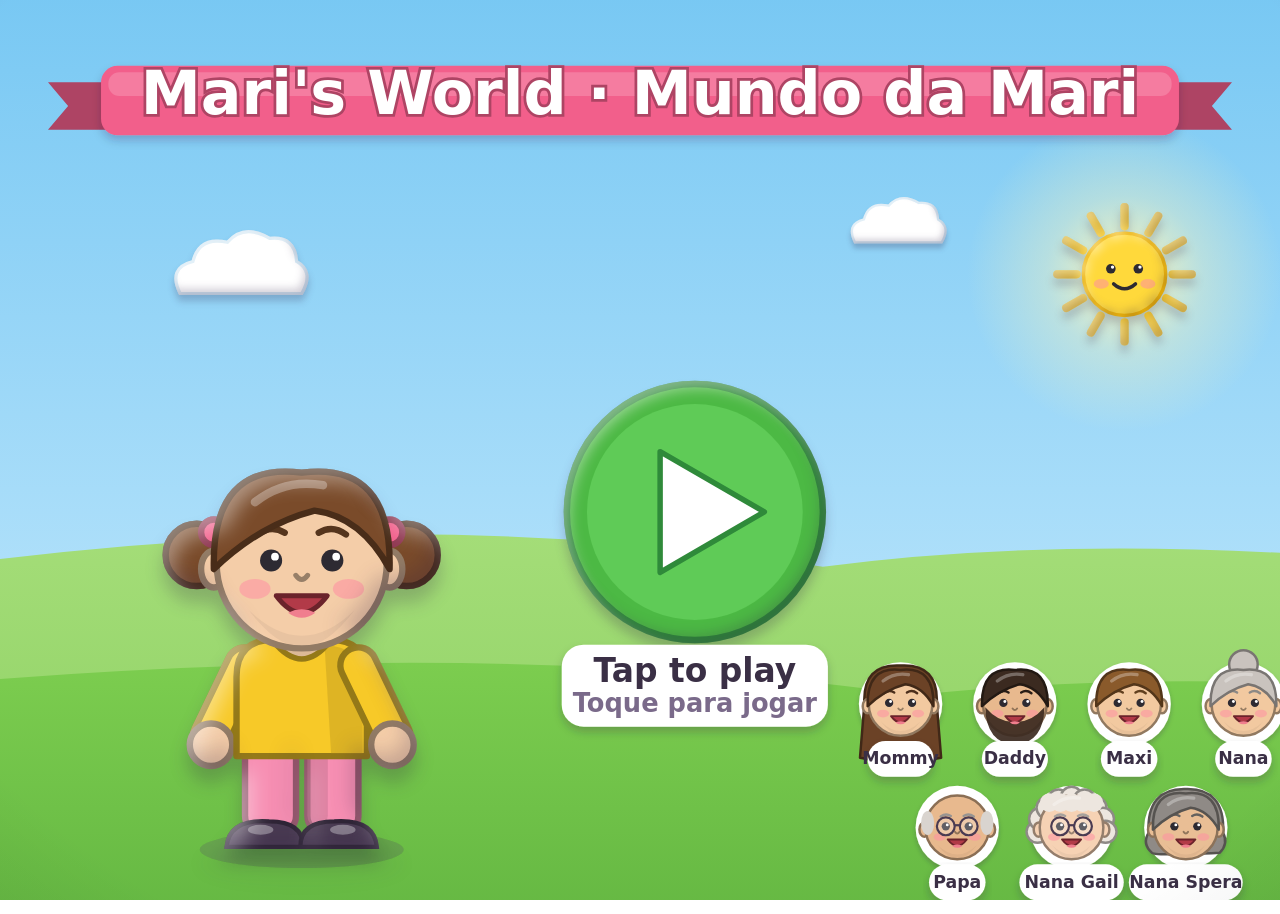
==== commit c5c6176e: "Fit the game inside the iPad safe area; load updates right away Keeps the game below the status bar " ====
--- a/index.html
+++ b/index.html
@@ -16,7 +16,13 @@
 html, body { margin: 0; height: 100%; background: #7fd3f0; overflow: hidden; overscroll-behavior: none; touch-action: none;
   -webkit-user-select: none; user-select: none; -webkit-touch-callout: none; -webkit-tap-highlight-color: transparent;
   font-family: ui-rounded, "Arial Rounded MT Bold", "Chalkboard SE", system-ui, sans-serif; }
-#stage { position: fixed; inset: 0; width: 100%; height: 100%; display: block; opacity: 0; }
+/* Fill the whole screen, including under the iPad status bar, then keep the game inside the safe area.
+   The height calc fixes iOS home-screen apps that leave a strip at the bottom with a translucent status bar. */
+html { height: calc(100% + env(safe-area-inset-top)); }
+body { position: relative; height: 100%; }
+#stage { position: absolute; top: env(safe-area-inset-top); bottom: env(safe-area-inset-bottom); left: env(safe-area-inset-left); right: env(safe-area-inset-right);
+  width: auto; height: auto; display: block; opacity: 0; }
+@supports not (top: env(safe-area-inset-top)) { #stage { inset: 0; } }
 #stage.show { animation: fadein .35s ease forwards; }
 @keyframes fadein { from { opacity: 0 } to { opacity: 1 } }
 .it { transform-box: fill-box; transform-origin: center; }
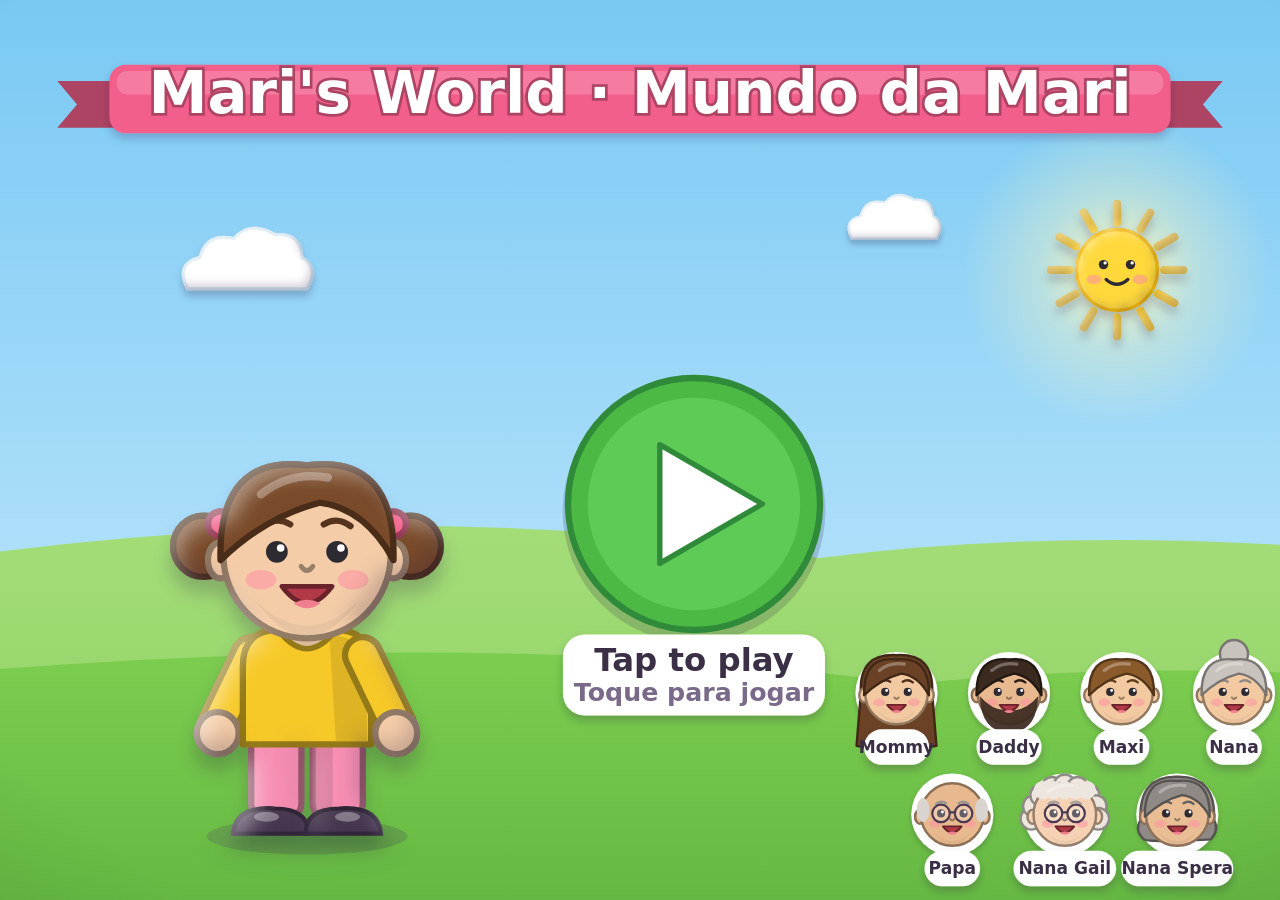
==== commit 6562386b: "Fix screen fit, faster taps, and stray label on the map Use the normal iPad status bar and size the " ====
--- a/index.html
+++ b/index.html
@@ -3,10 +3,10 @@
 <head>
 <meta charset="utf-8">
 <title>Mari's World</title>
-<meta name="viewport" content="width=device-width, initial-scale=1, maximum-scale=1, user-scalable=no, viewport-fit=cover">
+<meta name="viewport" content="width=device-width, initial-scale=1, maximum-scale=1, user-scalable=no">
 <meta name="apple-mobile-web-app-capable" content="yes">
 <meta name="mobile-web-app-capable" content="yes">
-<meta name="apple-mobile-web-app-status-bar-style" content="black-translucent">
+<meta name="apple-mobile-web-app-status-bar-style" content="default">
 <meta name="apple-mobile-web-app-title" content="Mari's World">
 <meta name="theme-color" content="#7fd3f0">
 <link rel="manifest" href="manifest.webmanifest">
@@ -18,11 +18,7 @@
   font-family: ui-rounded, "Arial Rounded MT Bold", "Chalkboard SE", system-ui, sans-serif; }
 /* Fill the whole screen, including under the iPad status bar, then keep the game inside the safe area.
    The height calc fixes iOS home-screen apps that leave a strip at the bottom with a translucent status bar. */
-html { height: calc(100% + env(safe-area-inset-top)); }
-body { position: relative; height: 100%; }
-#stage { position: absolute; top: env(safe-area-inset-top); bottom: env(safe-area-inset-bottom); left: env(safe-area-inset-left); right: env(safe-area-inset-right);
-  width: auto; height: auto; display: block; opacity: 0; }
-@supports not (top: env(safe-area-inset-top)) { #stage { inset: 0; } }
+#stage { position: fixed; top: 0; left: 0; width: 100vw; height: 100vh; display: block; opacity: 0; }
 #stage.show { animation: fadein .35s ease forwards; }
 @keyframes fadein { from { opacity: 0 } to { opacity: 1 } }
 .it { transform-box: fill-box; transform-origin: center; }
@@ -838,7 +834,7 @@
     const m = stage.getScreenCTM(); return m ? pt.matrixTransform(m.inverse()) : { x: 700, y: 500 };
   }
   function restart(el, cls) {
-    if (!el) return;
+    if (!el || !el.classList.contains('it')) return; /* only animate inner groups, never ones placed with a transform */
     el.classList.remove(cls); void el.getBoundingClientRect(); el.classList.add(cls);
     setTimeout(() => el.classList.remove(cls), 900);
   }
@@ -962,7 +958,7 @@
   /* ---------- characters ---------- */
   function guideSvg(id, x, y, s, tag = true) {
     const look = GUIDES[id].look, top = (look.kid ? -262 : -322) * s;
-    return `<g transform="translate(${x} ${y}) scale(${s})"><g class="it guide bob" data-guide="${id}" data-tap="guide:${id}"><circle r="150" cy="-200" fill="#fff" fill-opacity="0.001"/><g filter="url(#depth)">${A.person(look)}</g></g></g>` +
+    return `<g transform="translate(${x} ${y}) scale(${s})"><g class="it guide" data-guide="${id}" data-tap="guide:${id}"><circle r="150" cy="-200" fill="#fff" fill-opacity="0.001"/><g filter="url(#depth)">${A.person(look)}</g></g></g>` +
       (tag ? pill(x, y + top - 26, [oneLine(GUIDES[id].name)], { size: 26, bg: '#3a2f45', fg: '#fff', pad: 18 }) : '');
   }
   const item = art => `<g filter="url(#depth)">${art}</g>`;
@@ -1001,7 +997,7 @@
     market: () => `<defs>${lg('mw', ['#fff8e4', '#ffeec4'])}${lg('mf', ['#f3dcb2', '#e2c08b'])}</defs>
       <rect x="-200" y="-300" width="1800" height="1080" fill="url(#mw)"/>
       ${Array.from({ length: 24 }, (_, i) => `<path d="M${-200 + i * 80} -10 L${-120 + i * 80} -10 L${-120 + i * 80} 18 Q${-160 + i * 80} 52 ${-200 + i * 80} 18Z" fill="${i % 2 ? '#fff' : '#E8453C'}"/>`).join('')}
-      ${[440].map((y, r) => `<rect x="430" y="${y}" width="940" height="22" rx="6" fill="#C77B3A"/><rect x="430" y="${y + 22}" width="940" height="10" fill="#a8652c"/>` + Array.from({ length: 13 }, (_, i) => { const c = ['#E8453C', '#3A7BE0', '#F7C928', '#4CB944', '#9B5DE5', '#F58A2A'][(i + r * 3) % 6]; const tall = 52 + ((i * 7 + r * 3) % 3) * 14; return `<g filter="url(#depth)"><rect x="${448 + i * 70}" y="${y - tall}" width="54" height="${tall}" rx="8" fill="${c}"/><rect x="${456 + i * 70}" y="${y - tall + 16}" width="38" height="18" rx="4" fill="#fff" opacity=".85"/></g>`; }).join('')).join('')}
+      ${[440].map((y, r) => `<rect x="430" y="${y}" width="940" height="22" rx="6" fill="#C77B3A"/><rect x="430" y="${y + 22}" width="940" height="10" fill="#a8652c"/>` + Array.from({ length: 13 }, (_, i) => { const c = ['#E8453C', '#3A7BE0', '#F7C928', '#4CB944', '#9B5DE5', '#F58A2A'][(i + r * 3) % 6]; const tall = 52 + ((i * 7 + r * 3) % 3) * 14; return `<g><rect x="${448 + i * 70}" y="${y - tall}" width="54" height="${tall}" rx="8" fill="${c}"/><rect x="${456 + i * 70}" y="${y - tall + 16}" width="38" height="18" rx="4" fill="#fff" opacity=".85"/></g>`; }).join('')).join('')}
       <rect x="-200" y="740" width="1800" height="460" fill="url(#mf)"/>${Array.from({ length: 18 }, (_, i) => `<rect x="${-200 + i * 100}" y="${740 + (i % 2) * 70}" width="100" height="70" fill="#d9b47c" opacity=".55"/><rect x="${-200 + i * 100}" y="${880 + ((i + 1) % 2) * 70}" width="100" height="70" fill="#d9b47c" opacity=".55"/>`).join('')}
       ${fun(1280, 880, 0.8, `<rect x="-90" y="-70" width="180" height="120" rx="16" fill="#3A9AD9" stroke="#2c63b8" stroke-width="5"/><rect x="-66" y="-52" width="132" height="44" rx="8" fill="#c4f5cf"/><text x="0" y="-19" text-anchor="middle" font-size="32" font-weight="900" fill="#2f6b3a" ${FONT}>1 2 3</text><circle cx="-40" cy="22" r="10" fill="#fff"/><circle cx="0" cy="22" r="10" fill="#fff"/><circle cx="40" cy="22" r="10" fill="#fff"/>`)}${vignette}`,
     library: () => `<defs>${lg('lw', ['#f4edff', '#e6dafc'])}${lg('lf', ['#c9a8ef', '#b08cdf'])}</defs>
@@ -1058,7 +1054,7 @@
       <path d="M-200 760 Q500 690 1000 760 Q1300 730 1600 760 L1600 1200 L-200 1200Z" fill="url(#t2)"/>
       ${banner(oneLine(T.world), '#F25F8B', 700, 110, 66)}
       ${guideSvg('mari', 330, 920, 1.55, false)}
-      ${place(760, 560, 1, `<circle r="170" fill="#fff" fill-opacity="0.001"/>${item(`<circle r="140" fill="#4CB944"/><circle r="140" fill="none" stroke="#2f8a3a" stroke-width="7"/><circle r="118" fill="#5fcb57"/><path d="M-38 -66 L76 0 L-38 66Z" fill="#fff" stroke="#2f8a3a" stroke-width="6" stroke-linejoin="round"/>`)}`, 'data-tap="start" class="it pulse"')}
+      ${place(760, 560, 1, `<circle r="170" fill="#fff" fill-opacity="0.001"/>${(`<circle r="146" cy="8" fill="#2a1640" opacity=".18"/><circle r="140" fill="#4CB944"/><circle r="140" fill="none" stroke="#2f8a3a" stroke-width="7"/><circle r="118" fill="#5fcb57"/><path d="M-38 -66 L76 0 L-38 66Z" fill="#fff" stroke="#2f8a3a" stroke-width="6" stroke-linejoin="round"/>`)}`, 'data-tap="start" class="it pulse"')}
       ${pill(760, 750, langLines(T.play), { size: 36 })}
       ${fam.map((g, i) => { const x = 985 + (i % 4) * 125 + (i > 3 ? 62 : 0), y = i > 3 ? 905 : 770; return `<g transform="translate(${x} ${y}) scale(.6)"><circle r="76" fill="#fff" filter="url(#lift)"/>${A.head(GUIDES[g].look)}</g>${pill(x, y + 60, [GUIDES[g].name[settings.lang === 'pt' ? 'pt' : 'en']], { size: 19, pad: 10 })}`; }).join('')}
       ${vignette}`, 'linear-gradient(#5fbdf0 50%, #55a93a 50%)');
@@ -1079,7 +1075,7 @@
     return [L.name[settings.lang], h[settings.lang]];
   }
 
-  function mapScreen() {
+  function mapScreen(fromTitle) {
     if (timeIsUp()) return bedtimeScreen();
     const tok = newScene(`<defs>${lg('sea', ['#6fd0f2', '#3fb2e6'])}${lg('isl', ['#9adb6c', '#79c650'])}</defs>
       <rect x="-200" y="-300" width="1800" height="1600" fill="url(#sea)"/>
@@ -1093,14 +1089,14 @@
       ${banner(oneLine(T.world), '#F25F8B', 700, 52, 40)}
       ${Object.entries(MAP_SPOTS).map(([id, m]) => `
         <g transform="translate(${m.x} ${m.y})"><g class="it bldg" data-tap="loc:${id}">${hit(150)}<g filter="url(#depth)">${A[m.art]()}</g></g></g>
-        ${m.heads.map((h, k) => `<g transform="translate(${m.hx} ${m.hy + k * 82}) scale(.5)"><g class="it bob" data-tap="loc:${id}">${hit(80)}<circle r="74" fill="#fff" stroke="${LOC_COLOR[id]}" stroke-width="8" filter="url(#lift)"/>${A.head(GUIDES[h].look)}</g></g>`).join('')}
+        ${m.heads.map((h, k) => `<g transform="translate(${m.hx} ${m.hy + k * 82}) scale(.5)"><g class="it" data-tap="loc:${id}">${hit(80)}<circle r="74" fill="#fff" stroke="${LOC_COLOR[id]}" stroke-width="8" filter="url(#lift)"/>${A.head(GUIDES[h].look)}</g></g>`).join('')}
         ${progress.stickers[id] ? `<g transform="translate(${m.x - 115} ${m.y - 105}) scale(.42)" filter="url(#depth)">${A.star('#F7C928')}</g>` : ''}
         ${pill(m.x, m.y + 122, signLines(id), { size: 25, bg: LOC_COLOR[id], fg: '#fff', sub: '#ffffffdd', attrs: `data-tap="loc:${id}"` })}`).join('')}
       ${guideSvg('mari', 540, 600, 0.55, false)}
       ${place(1320, 905, 0.85, hit(80) + item(A.stickerBook()), 'data-tap="book"')}${pill(1320, 805, langLines(T.stickers), { size: 22, pad: 14 })}
       <g transform="translate(1345 60)"><g class="gear" data-tap="gear">${A.gear()}</g></g>${pill(1345, 128, [T.grownups[settings.lang === 'pt' ? 'pt' : 'en']], { size: 15, pad: 10, bg: '#ffffffcc', fg: '#5a4f66' })}
       ${pill(700, 132, [oneLine(T.tapPlace)], { size: 24, bg: '#ffffffee' })}`, 'linear-gradient(#6fd0f2 50%, #3fb2e6 50%)');
-    Speech.say(SHARED.where);
+    Speech.say(fromTitle === true ? [SHARED.welcome, SHARED.where] : SHARED.where);
     return tok;
   }
 
@@ -1455,7 +1451,10 @@
   });
 
   /* ---------- input ---------- */
-  let lastTap = 0;
+  let lastTap = 0, lastKey = '';
+  /* size the game to the real visible screen (iPad home-screen apps can report 100vh wrongly) */
+  function fit() { stage.style.width = window.innerWidth + 'px'; stage.style.height = window.innerHeight + 'px'; }
+  fit(); window.addEventListener('resize', fit); window.addEventListener('orientationchange', () => setTimeout(fit, 300));
   stage.addEventListener('pointerdown', e => {
     if (!e.isPrimary) return;
     e.preventDefault();
@@ -1464,7 +1463,7 @@
     if (!t) { const p = svgPoint(e); burst(p.x, p.y, 8, false); SFX.sparkle(); return; }
     const key = t.dataset.tap;
     if (key === 'gear') return startHold(t);
-    const now = Date.now(); if (now - lastTap < 200) return; lastTap = now;
+    const now = Date.now(); if (key === lastKey && now - lastTap < 250) return; lastTap = now; lastKey = key;
     handleTap(key, t);
   });
   window.addEventListener('pointerup', endHold);
@@ -1475,19 +1474,16 @@
   async function handleTap(key, el) {
     if (key === 'start') {
       Speech.unlock(); SFX.yay();
-      const tok = sceneTok;
-      await Speech.say(SHARED.welcome);
-      if (alive(tok)) mapScreen();
+      mapScreen(true);
       return;
     }
     if (key.startsWith('loc:')) {
       const id = key.slice(4);
       const tok = sceneTok;
-      restart(el, 'yay'); SFX.whoosh();
+      SFX.whoosh();
       const p = centerOf(el); burst(p.x, p.y, 14, false);
-      stage.querySelectorAll(`[data-tap="loc:${id}"]`).forEach(x => restart(x, 'yay'));
-      await Speech.say(LOCATIONS[id].to);
-      if (alive(tok)) playLocation(id);
+      stage.querySelectorAll(`.it[data-tap="loc:${id}"]`).forEach(x => restart(x, 'yay'));
+      setTimeout(() => { if (alive(tok)) playLocation(id); }, 280);
       return;
     }
     if (key === 'home') { SFX.pop(); return mapScreen(); }
